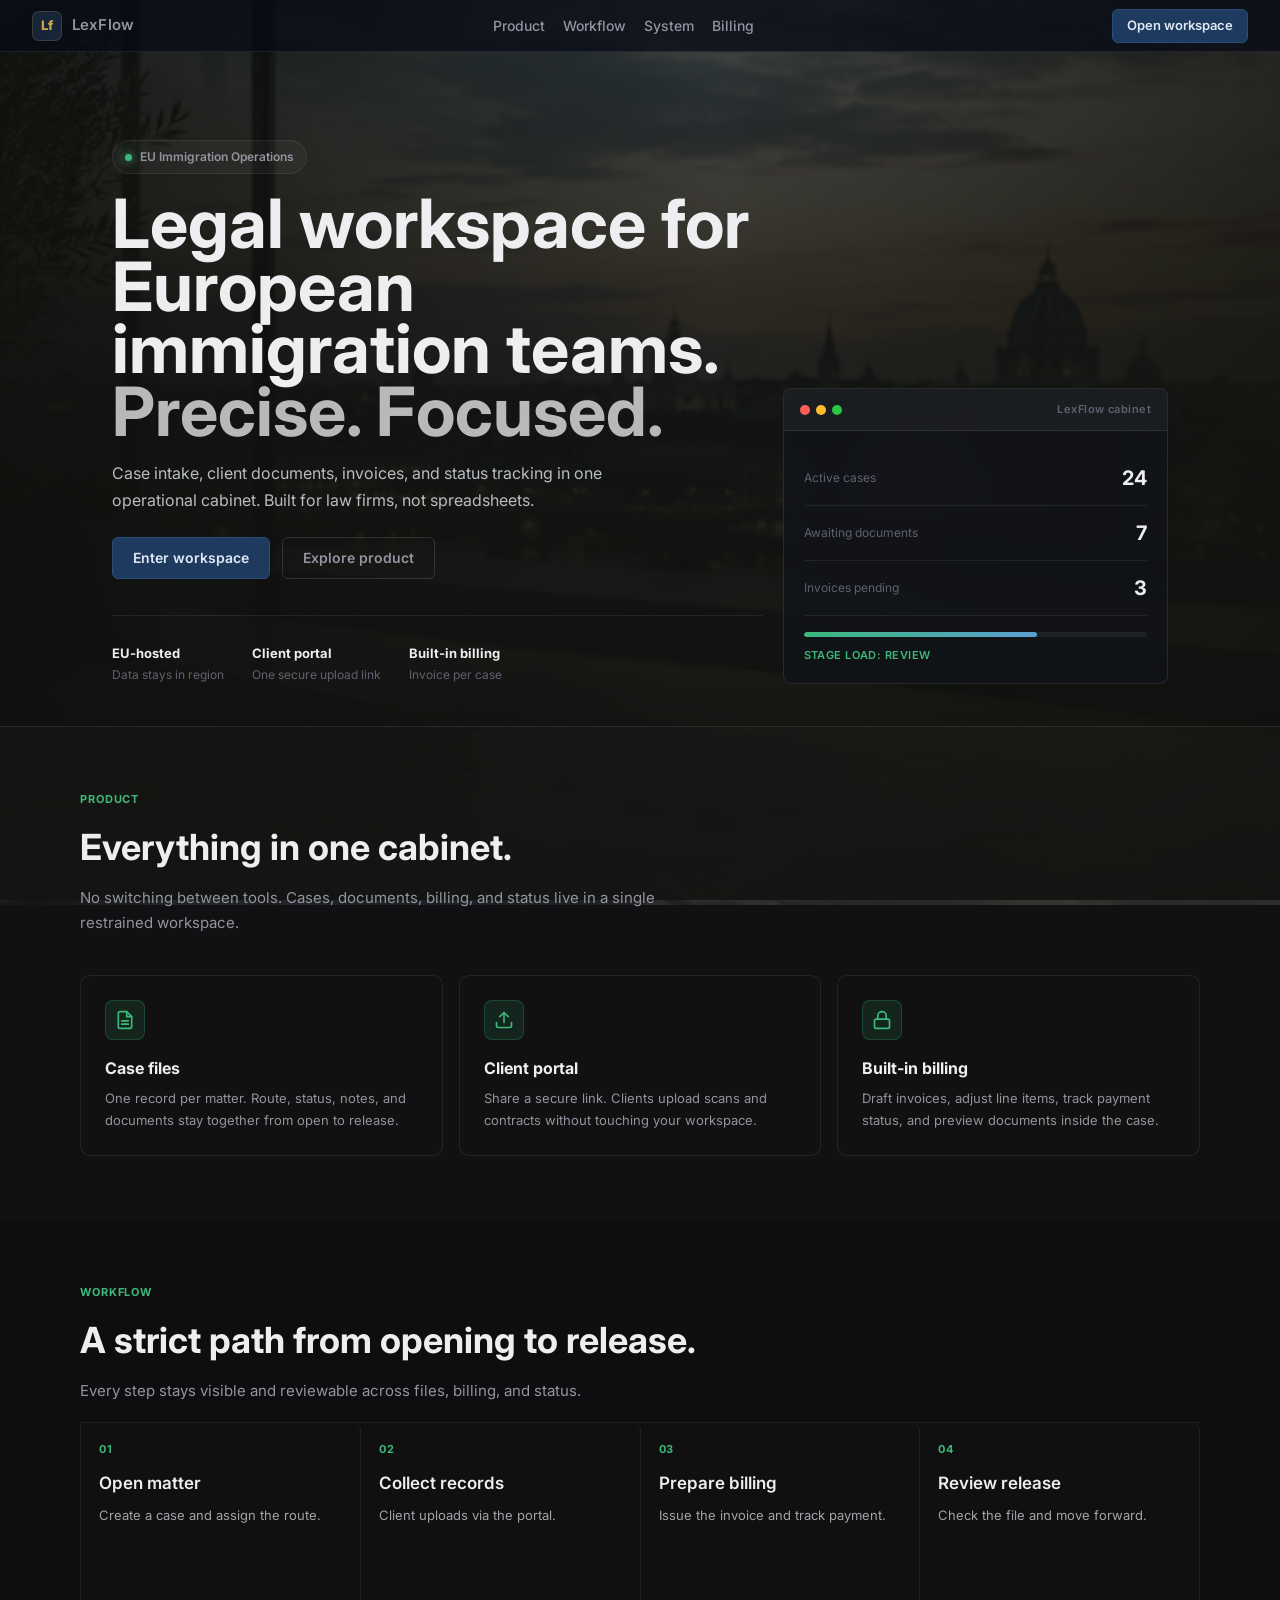
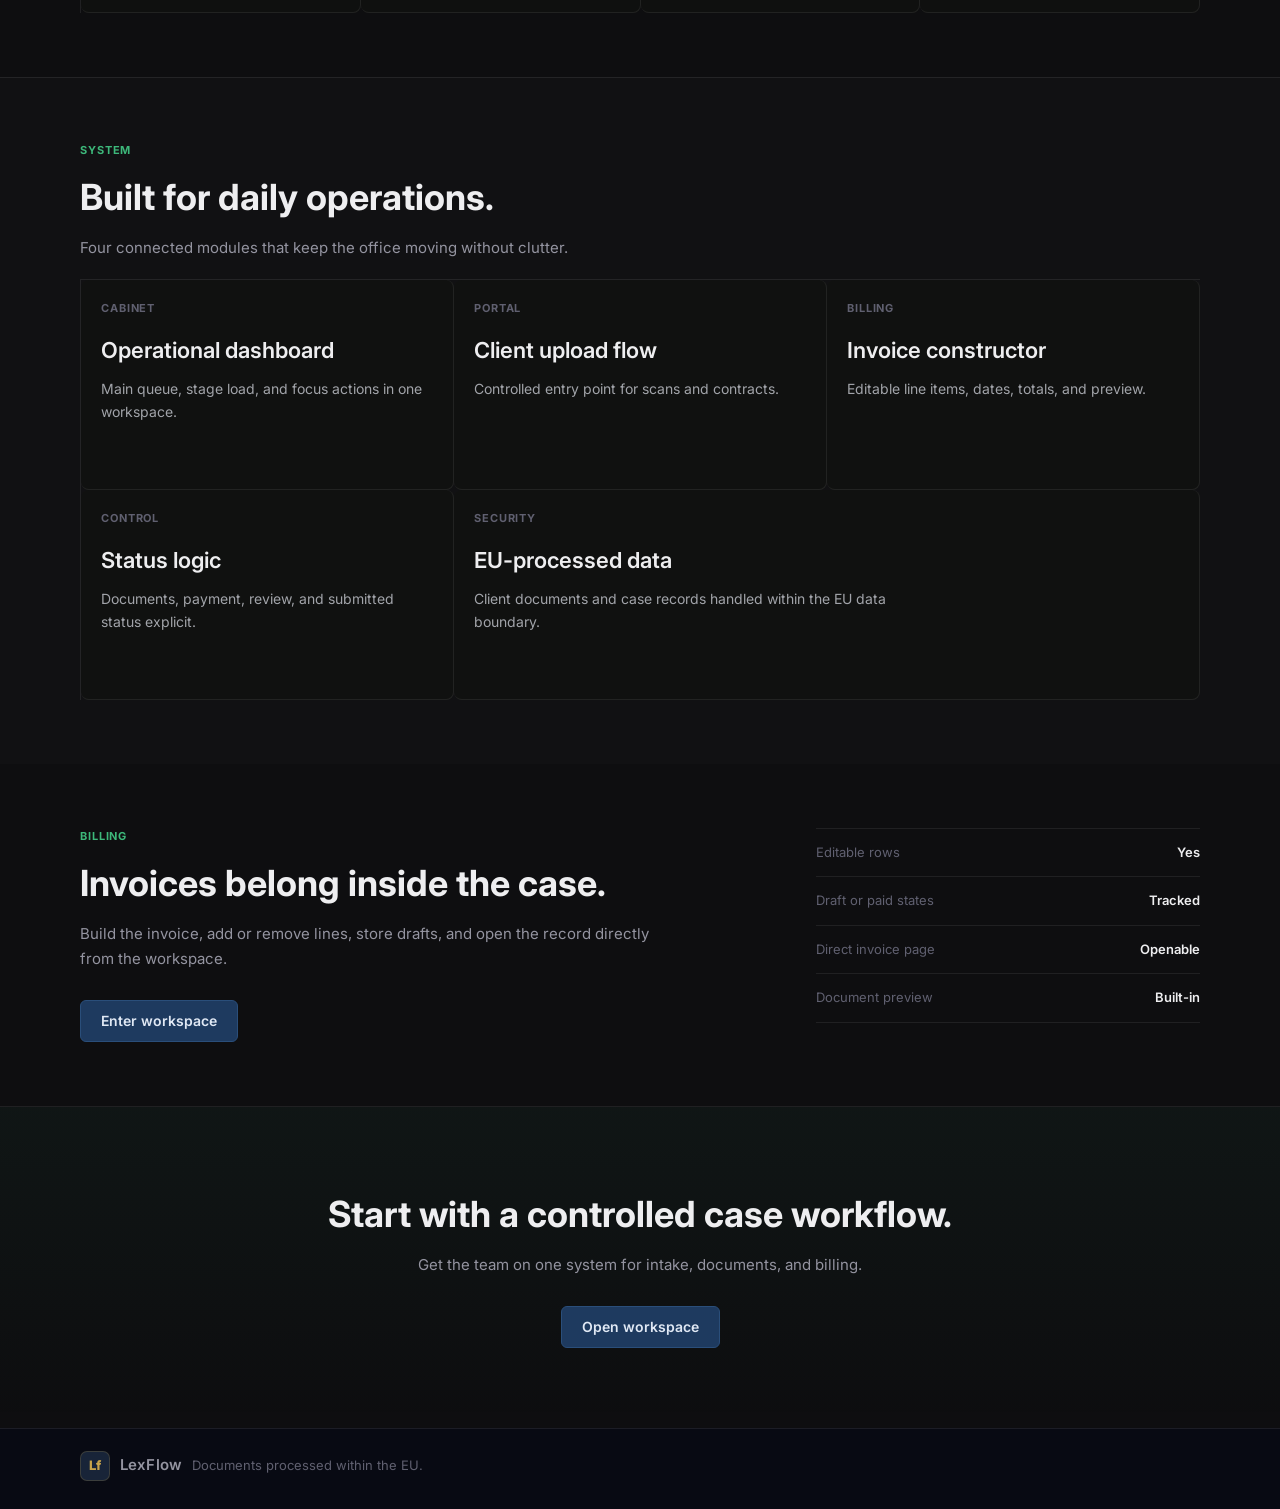
==== frontend/index.html @ b3d282fc "feat: add case priority lanes and auto escalation" ====
<!doctype html>
<html lang="en">
<head>
  <meta charset="UTF-8" />
  <meta name="viewport" content="width=device-width, initial-scale=1.0" />
  <title>LexFlow — EU Immigration Legal Operations</title>
  <meta name="description" content="Operational workspace for European immigration law teams, client files, and invoices." />
  <link rel="preconnect" href="https://fonts.googleapis.com" />
  <link rel="preconnect" href="https://fonts.gstatic.com" crossorigin />
  <link href="https://fonts.googleapis.com/css2?family=Inter:wght@300;400;500;600;700;800&display=swap" rel="stylesheet" />
  <link rel="stylesheet" href="./styles.css?v=14" />
</head>
<body class="landing" data-api-base="https://lexflow-backend-y6m3.onrender.com">

  <header class="topbar">
    <div class="brand">
      <span class="brand-mark">Lf</span>
      <span class="brand-name">LexFlow</span>
    </div>
    <nav class="topnav">
      <a href="#product">Product</a>
      <a href="#workflow">Workflow</a>
      <a href="#system">System</a>
      <a href="#billing">Billing</a>
    </nav>
    <div class="topbar-cta">
      <a href="login.html?switch=1" class="btn btn-primary" id="landing-auth-btn">Open workspace</a>
    </div>
  </header>

  <main>
    <section class="hero-section">
      <div class="hero-grid">
        <div class="hero-copy">
          <div class="hero-badge">
            <span class="hero-badge-dot"></span>
            EU Immigration Operations
          </div>
          <h1 class="hero-title">Legal workspace for European immigration teams.<em>Precise. Focused.</em></h1>
          <p class="hero-sub">Case intake, client documents, invoices, and status tracking in one operational cabinet. Built for law firms, not spreadsheets.</p>
          <div class="hero-actions">
            <a href="login.html?switch=1" class="btn btn-primary btn-lg" id="landing-hero-auth-btn">Enter workspace</a>
            <a href="#product" class="btn btn-outline btn-lg">Explore product</a>
          </div>
          <div class="hero-trust">
            <div class="hero-trust-item"><strong>EU-hosted</strong><span>Data stays in region</span></div>
            <div class="hero-trust-item"><strong>Client portal</strong><span>One secure upload link</span></div>
            <div class="hero-trust-item"><strong>Built-in billing</strong><span>Invoice per case</span></div>
          </div>
        </div>
        <div class="hero-panel">
          <div class="hero-panel-bar">
            <span></span><span></span><span></span>
            <span class="hero-panel-title">LexFlow cabinet</span>
          </div>
          <div class="hero-panel-body">
            <div class="hero-panel-row">
              <span class="hero-panel-label">Active cases</span>
              <strong>24</strong>
            </div>
            <div class="hero-panel-row">
              <span class="hero-panel-label">Awaiting documents</span>
              <strong>7</strong>
            </div>
            <div class="hero-panel-row">
              <span class="hero-panel-label">Invoices pending</span>
              <strong>3</strong>
            </div>
            <div class="hero-panel-bar-track">
              <span style="width:68%;"></span>
            </div>
            <div class="hero-panel-footer">Stage load: review</div>
          </div>
        </div>
      </div>
    </section>

    <section class="section section-band" id="product">
      <div class="section-inner">
        <div class="section-heading">
          <div>
            <div class="section-eyebrow">Product</div>
            <h2 class="section-title">Everything in one cabinet.</h2>
            <p class="section-desc">No switching between tools. Cases, documents, billing, and status live in a single restrained workspace.</p>
          </div>
        </div>
        <div class="features-grid">
          <article class="feature-card">
            <div class="feature-icon">
              <svg width="20" height="20" viewBox="0 0 24 24" fill="none" stroke="currentColor" stroke-width="2" stroke-linecap="round" stroke-linejoin="round"><path d="M14 2H6a2 2 0 00-2 2v16a2 2 0 002 2h12a2 2 0 002-2V8z"/><polyline points="14 2 14 8 20 8"/><line x1="16" y1="13" x2="8" y2="13"/><line x1="16" y1="17" x2="8" y2="17"/></svg>
            </div>
            <h3>Case files</h3>
            <p>One record per matter. Route, status, notes, and documents stay together from open to release.</p>
          </article>
          <article class="feature-card">
            <div class="feature-icon">
              <svg width="20" height="20" viewBox="0 0 24 24" fill="none" stroke="currentColor" stroke-width="2" stroke-linecap="round" stroke-linejoin="round"><path d="M21 15v4a2 2 0 01-2 2H5a2 2 0 01-2-2v-4"/><polyline points="17 8 12 3 7 8"/><line x1="12" y1="3" x2="12" y2="15"/></svg>
            </div>
            <h3>Client portal</h3>
            <p>Share a secure link. Clients upload scans and contracts without touching your workspace.</p>
          </article>
          <article class="feature-card">
            <div class="feature-icon">
              <svg width="20" height="20" viewBox="0 0 24 24" fill="none" stroke="currentColor" stroke-width="2" stroke-linecap="round" stroke-linejoin="round"><rect x="3" y="11" width="18" height="11" rx="2"/><path d="M7 11V7a5 5 0 0110 0v4"/></svg>
            </div>
            <h3>Built-in billing</h3>
            <p>Draft invoices, adjust line items, track payment status, and preview documents inside the case.</p>
          </article>
        </div>
      </div>
    </section>

    <section class="section" id="workflow">
      <div class="section-inner">
        <div class="section-heading">
          <div>
            <div class="section-eyebrow">Workflow</div>
            <h2 class="section-title">A strict path from opening to release.</h2>
            <p class="section-desc">Every step stays visible and reviewable across files, billing, and status.</p>
          </div>
        </div>
        <div class="workflow-strip">
          <div class="workflow-step"><div class="workflow-num">01</div><h3>Open matter</h3><p>Create a case and assign the route.</p></div>
          <div class="workflow-step"><div class="workflow-num">02</div><h3>Collect records</h3><p>Client uploads via the portal.</p></div>
          <div class="workflow-step"><div class="workflow-num">03</div><h3>Prepare billing</h3><p>Issue the invoice and track payment.</p></div>
          <div class="workflow-step"><div class="workflow-num">04</div><h3>Review release</h3><p>Check the file and move forward.</p></div>
        </div>
      </div>
    </section>

    <section class="section section-band" id="system">
      <div class="section-inner">
        <div class="section-heading">
          <div>
            <div class="section-eyebrow">System</div>
            <h2 class="section-title">Built for daily operations.</h2>
            <p class="section-desc">Four connected modules that keep the office moving without clutter.</p>
          </div>
        </div>
        <div class="system-grid">
          <article class="system-card"><div class="system-label">Cabinet</div><h3>Operational dashboard</h3><p>Main queue, stage load, and focus actions in one workspace.</p></article>
          <article class="system-card"><div class="system-label">Portal</div><h3>Client upload flow</h3><p>Controlled entry point for scans and contracts.</p></article>
          <article class="system-card"><div class="system-label">Billing</div><h3>Invoice constructor</h3><p>Editable line items, dates, totals, and preview.</p></article>
          <article class="system-card"><div class="system-label">Control</div><h3>Status logic</h3><p>Documents, payment, review, and submitted status explicit.</p></article>
          <article class="system-card system-card-wide"><div class="system-label">Security</div><h3>EU-processed data</h3><p>Client documents and case records handled within the EU data boundary.</p></article>
        </div>
      </div>
    </section>

    <section class="section" id="billing">
      <div class="section-inner">
        <div class="billing-band">
          <div>
            <div class="section-eyebrow">Billing</div>
            <h2 class="section-title">Invoices belong inside the case.</h2>
            <p class="section-desc">Build the invoice, add or remove lines, store drafts, and open the record directly from the workspace.</p>
            <a href="login.html?switch=1" class="btn btn-primary btn-lg" style="margin-top:28px;display:inline-flex;">Enter workspace</a>
          </div>
          <div class="billing-aside">
            <div class="billing-metric"><span>Editable rows</span><strong>Yes</strong></div>
            <div class="billing-metric"><span>Draft or paid states</span><strong>Tracked</strong></div>
            <div class="billing-metric"><span>Direct invoice page</span><strong>Openable</strong></div>
            <div class="billing-metric"><span>Document preview</span><strong>Built-in</strong></div>
          </div>
        </div>
      </div>
    </section>

    <section class="cta-band">
      <div class="section-inner" style="text-align:center;">
        <h2 class="section-title">Start with a controlled case workflow.</h2>
        <p class="section-desc" style="max-width:480px;margin:12px auto 28px;">Get the team on one system for intake, documents, and billing.</p>
        <a href="login.html?switch=1" class="btn btn-primary btn-lg">Open workspace</a>
      </div>
    </section>

    <footer class="footer">
      <div class="footer-inner">
        <div class="brand">
          <span class="brand-mark">Lf</span>
          <span class="brand-name">LexFlow</span>
        </div>
        <span>Documents processed within the EU.</span>
      </div>
    </footer>
  </main>

  <script src="./app.js?v=13"></script>
  <script>
    document.addEventListener('DOMContentLoaded', async () => {
      const user = await syncSessionFromSupabase();
      const targets = [
        document.getElementById('landing-auth-btn'),
        document.getElementById('landing-hero-auth-btn'),
      ].filter(Boolean);
      if (user) {
        targets.forEach((button) => {
          button.href = 'dashboard.html';
          button.textContent = 'Run workspace';
        });
      } else {
        targets.forEach((button) => {
          button.href = 'login.html?switch=1';
        });
      }
    });
  </script>
</body>
</html>
---- frontend/styles.css ----
/* LexFlow UI */

:root {
  --font: "Inter", -apple-system, BlinkMacSystemFont, "Segoe UI", sans-serif;
  --font-display: "Inter", -apple-system, BlinkMacSystemFont, "Segoe UI", sans-serif;
  --font-mono: "JetBrains Mono", "Fira Code", monospace;

  /* ── Surfaces: warm-neutral dark, consistent undertone ── */
  --bg:        #0e0e10;
  --surface:   #161618;
  --surface-2: #1e1e21;
  --surface-3: #262629;
  --surface-4: rgba(255, 255, 255, 0.03);
  --border:    rgba(255, 255, 255, 0.07);
  --border-2:  rgba(255, 255, 255, 0.13);

  /* ── Text: warm white family ── */
  --text:   #eeeef0;   /* warm off-white, not cold */
  --text-2: #9494a0;   /* same hue, -40% lightness */
  --muted:  #606070;   /* same hue, -55% lightness */
  --dim:    #383844;   /* same hue, border level */

  /* ── Navy: deep professional blue for buttons ── */
  --indigo:       #23527a;
  --indigo-hover: #1c4265;
  --indigo-soft:  rgba(35, 82, 122, 0.14);

  /* ── Gold: anchor accent — all others calibrated to match ── */
  --gold:         #c8a44a;   /* warm amber, ~60% sat */
  --gold-hover:   #b5923e;
  --gold-soft:    rgba(200, 164, 74, 0.09);

  /* ── Status colours: same saturation family as gold ── */
  --accent:       #3db87a;   /* sage green, not acid */
  --accent-hover: #2fa066;
  --accent-soft:  rgba(61, 184, 122, 0.09);

  --blue:         #5a9fd4;   /* steel blue, same sat as gold */
  --blue-bg:      rgba(90, 159, 212, 0.09);
  --green:        #3db87a;
  --green-bg:     rgba(61, 184, 122, 0.09);
  --yellow:       #c8a44a;   /* == gold, no second yellow */
  --yellow-bg:    rgba(200, 164, 74, 0.09);
  --red:          #c4645a;   /* muted terracotta, not neon */
  --red-bg:       rgba(196, 100, 90, 0.09);
  --navy:         #b8c8de;   /* cool-neutral for misc text */
  --navy-light:   rgba(255, 255, 255, 0.03);

  --radius:    8px;
  --radius-sm: 6px;
  --shadow:    0 1px 4px rgba(0,0,0,0.5);
  --shadow-lg: 0 8px 40px rgba(0,0,0,0.55);

  --sidebar-w: 232px;
  --topbar-h:  52px;
}

*, *::before, *::after { box-sizing: border-box; margin: 0; padding: 0; }
html { height: 100%; }
body {
  font-family: var(--font);
  font-size: 14px;
  line-height: 1.5;
  color: var(--text);
  background: var(--bg);
  min-height: 100%;
  -webkit-font-smoothing: antialiased;
  -moz-osx-font-smoothing: grayscale;
  font-feature-settings: "kern" 1, "liga" 1;
}
a { color: inherit; text-decoration: none; }
button { font-family: inherit; cursor: pointer; }

.topbar {
  position: fixed;
  top: 0;
  left: 0;
  right: 0;
  height: var(--topbar-h);
  background: #0d0d0f;
  border-bottom: 1px solid var(--border);
  display: flex;
  align-items: center;
  justify-content: space-between;
  padding: 0 32px;
  z-index: 50;
}

.brand {
  display: flex;
  align-items: center;
  gap: 10px;
}

.brand-mark {
  width: 30px;
  height: 30px;
  background: #182438;   /* same blue family as --indigo */
  border: 1px solid rgba(200,164,74,0.20);
  color: #c8a44a;
  border-radius: 7px;
  display: flex;
  align-items: center;
  justify-content: center;
  font-weight: 800;
  font-size: 13px;
  letter-spacing: -0.02em;
  flex-shrink: 0;
}

.brand-name {
  font-family: var(--font-display);
  font-size: 15px;
  font-weight: 600;
  color: var(--text);
  letter-spacing: 0.01em;
}

.topnav {
  display: flex;
  gap: 18px;
  font-weight: 500;
  color: var(--text-2);
}

.topnav a:hover { color: var(--text); }
.topbar-cta { display: flex; align-items: center; gap: 12px; }

.btn {
  display: inline-flex;
  align-items: center;
  justify-content: center;
  gap: 6px;
  height: 34px;
  padding: 0 14px;
  border-radius: var(--radius-sm);
  font-weight: 500;
  font-size: 13px;
  transition: background 150ms, border-color 150ms, opacity 150ms;
  border: 1px solid transparent;
  white-space: nowrap;
  cursor: pointer;
  font-family: var(--font);
}

.btn-primary {
  background: #1e3a5f;
  color: #e0e8f4;
  border-color: #2a4e7a;
  font-weight: 600;
}

.btn-primary:hover {
  background: #264d7a;
  border-color: #3060a0;
  color: #fff;
}

.btn-outline {
  background: transparent;
  color: var(--text-2);
  border-color: var(--border-2);
}

.btn-outline:hover {
  background: var(--surface-2);
  color: var(--text);
  border-color: var(--border-2);
}

.btn-ghost {
  background: transparent;
  color: var(--muted);
  border-color: transparent;
}

.btn-ghost:hover { background: var(--surface-2); color: var(--text); }
.btn-lg { height: 42px; padding: 0 20px; font-size: 14px; font-weight: 600; }
.btn-sm { height: 30px; padding: 0 10px; font-size: 12px; }

body.landing {
  position: relative;
  min-height: 100vh;
  padding-top: var(--topbar-h);
  background: #0e0e10;   /* matches --bg exactly */
  color: var(--text);
}

body.landing::before {
  content: "";
  position: fixed;
  inset: 0;
  z-index: -2;
  background:
    linear-gradient(180deg, rgba(17, 18, 15, 0.18) 0%, rgba(17, 18, 15, 0.74) 100%),
    url("./assets/eu-hero-bg.png") center center / cover no-repeat;
  transform: scale(1.01);
}

body.landing::after {
  content: "";
  position: fixed;
  inset: 0;
  z-index: -1;
  background:
    linear-gradient(180deg, rgba(17, 18, 15, 0.48) 0%, rgba(17, 18, 15, 0.78) 46%, rgba(17, 18, 15, 0.94) 100%),
    linear-gradient(90deg, rgba(17, 18, 15, 0.84) 0%, rgba(17, 18, 15, 0.28) 56%, rgba(17, 18, 15, 0.74) 100%);
}

body.landing .topbar {
  background: rgba(7, 11, 21, 0.72);
  border-bottom: 1px solid rgba(255, 255, 255, 0.08);
}

body.landing .brand-name,
body.landing .topnav a { color: var(--text-2); }

body.landing .topnav a:hover { color: var(--text); }

.hero-section {
  position: relative;
  max-width: 1120px;
  margin: 0 auto;
  padding: 88px 32px 42px;
}

.hero-grid {
  display: grid;
  grid-template-columns: minmax(0, 1.35fr) minmax(300px, 0.8fr);
  gap: 20px;
  align-items: end;
}

.hero-copy {
  min-width: 0;
}

.hero-badge {
  display: inline-flex;
  align-items: center;
  gap: 8px;
  padding: 7px 12px;
  background: rgba(255, 255, 255, 0.04);
  color: var(--text-2);
  border: 1px solid var(--border);
  border-radius: 999px;
  font-size: 12px;
  font-weight: 600;
  margin-bottom: 18px;
}

.hero-title {
  max-width: 760px;
  font-family: var(--font-display);
  font-size: 68px;
  font-weight: 700;
  line-height: 0.92;
  letter-spacing: 0;
  color: var(--text);
  margin-bottom: 18px;
}

.hero-title em {
  font-style: normal;
  color: rgba(255, 255, 255, 0.7);
  display: block;
}

.hero-sub {
  font-size: 16px;
  color: rgba(231, 235, 243, 0.78);
  max-width: 560px;
  margin: 0 0 24px;
  line-height: 1.65;
}

.hero-actions {
  display: flex;
  gap: 12px;
  justify-content: flex-start;
}

.hero-badge-dot {
  width: 7px;
  height: 7px;
  border-radius: 50%;
  background: var(--accent);
  box-shadow: 0 0 8px var(--accent);
  flex-shrink: 0;
}

.hero-trust {
  display: flex;
  flex-wrap: wrap;
  gap: 28px;
  margin-top: 36px;
  padding-top: 28px;
  border-top: 1px solid rgba(255,255,255,0.08);
}

.hero-trust-item {
  display: flex;
  flex-direction: column;
  gap: 3px;
}

.hero-trust-item strong {
  font-size: 13px;
  font-weight: 700;
  color: var(--text);
}

.hero-trust-item span {
  font-size: 12px;
  color: var(--muted);
}

.hero-panel {
  background: rgba(16, 20, 28, 0.58);
  border: 1px solid rgba(255, 255, 255, 0.10);
  border-radius: 12px;
  overflow: hidden;
  backdrop-filter: blur(22px);
  box-shadow: 0 24px 64px rgba(0,0,0,0.32);
}

.hero-panel-bar {
  display: flex;
  align-items: center;
  gap: 6px;
  padding: 12px 16px;
  background: rgba(255,255,255,0.04);
  border-bottom: 1px solid rgba(255,255,255,0.08);
}

.hero-panel-bar span:nth-child(1) { width:10px;height:10px;border-radius:50%;background:#ff5f57;flex-shrink:0; }
.hero-panel-bar span:nth-child(2) { width:10px;height:10px;border-radius:50%;background:#ffbd2e;flex-shrink:0; }
.hero-panel-bar span:nth-child(3) { width:10px;height:10px;border-radius:50%;background:#28c840;flex-shrink:0; }

.hero-panel-title {
  margin-left: auto;
  font-size: 11px;
  font-weight: 600;
  color: var(--muted);
  letter-spacing: 0.04em;
}

.hero-panel-body {
  padding: 20px;
}

.hero-panel-row {
  display: flex;
  align-items: center;
  justify-content: space-between;
  gap: 16px;
  padding: 12px 0;
  border-bottom: 1px solid rgba(255,255,255,0.07);
}

.hero-panel-row:last-of-type {
  border-bottom: none;
}

.hero-panel-label {
  color: var(--muted);
  font-size: 12px;
}

.hero-panel-row strong {
  color: var(--text);
  font-size: 20px;
  font-weight: 700;
}

.hero-panel-bar-track {
  height: 5px;
  border-radius: 999px;
  background: rgba(255,255,255,0.06);
  margin: 16px 0 10px;
  overflow: hidden;
}

.hero-panel-bar-track span {
  display: block;
  height: 100%;
  border-radius: 999px;
  background: linear-gradient(90deg, var(--accent) 0%, var(--blue) 100%);
}

.hero-panel-footer {
  font-size: 11px;
  font-weight: 600;
  color: var(--accent);
  letter-spacing: 0.04em;
  text-transform: uppercase;
}

.hero-metrics,
.hero-metric-item,
.hero-metric-num,
.hero-metric-label,
.hero-metric-sep {
  display: none;
}

.section { padding: 64px 32px; }
.section-inner { max-width: 1120px; margin: 0 auto; }

.section-eyebrow {
  color: var(--accent);
  text-transform: uppercase;
  letter-spacing: 0.08em;
  font-size: 11px;
  font-weight: 700;
  margin-bottom: 12px;
  display: block;
}

.section-title {
  font-family: var(--font-display);
  font-size: 36px;
  font-weight: 700;
  letter-spacing: -0.01em;
  margin-bottom: 12px;
  color: var(--text);
}

.section-desc {
  color: var(--text-2);
  max-width: 580px;
  margin: 0;
  font-size: 15px;
  line-height: 1.65;
}

.features-grid {
  display: grid;
  grid-template-columns: repeat(3, 1fr);
  gap: 16px;
  margin-top: 40px;
}

.feature-card {
  background: rgba(17, 18, 16, 0.62);
  border: 1px solid rgba(255,255,255,0.08);
  border-radius: 10px;
  padding: 24px;
  transition: border-color 150ms ease, background 150ms ease;
}

.feature-card:hover {
  border-color: rgba(255,255,255,0.14);
  background: rgba(22,24,20,0.78);
}

.feature-icon {
  width: 40px;
  height: 40px;
  border-radius: 8px;
  background: rgba(70,224,161,0.10);
  border: 1px solid rgba(70,224,161,0.18);
  display: flex;
  align-items: center;
  justify-content: center;
  color: var(--accent);
  margin-bottom: 16px;
}

.feature-card h3 {
  font-size: 16px;
  font-weight: 700;
  color: var(--text);
  margin-bottom: 8px;
}

.feature-card p {
  font-size: 13px;
  color: var(--text-2);
  line-height: 1.65;
}

.cta-band {
  padding: 80px 32px;
  border-top: 1px solid rgba(255,255,255,0.08);
  background: linear-gradient(180deg, rgba(70,224,161,0.04) 0%, transparent 100%);
}

.workflow-num {
  font-size: 11px;
  font-weight: 700;
  letter-spacing: 0.08em;
  color: var(--accent);
  text-transform: uppercase;
  margin-bottom: 14px;
  display: block;
}

.workflow-step h3 {
  font-size: 17px;
  font-weight: 600;
  color: var(--text);
  margin-bottom: 8px;
}

.workflow-step p {
  font-size: 13px;
  line-height: 1.6;
  color: var(--text-2);
}

.section-band {
  border-top: 1px solid rgba(255, 255, 255, 0.08);
  background: rgba(255,255,255,0.015);
}

.section-heading {
  display: grid;
  grid-template-columns: minmax(0, 1fr) minmax(280px, 0.7fr);
  gap: 24px;
  align-items: start;
  margin-bottom: 18px;
}

.workflow-strip {
  display: grid;
  grid-template-columns: repeat(4, 1fr);
  gap: 0;
  border-top: 1px solid rgba(255, 255, 255, 0.08);
  border-left: 1px solid rgba(255, 255, 255, 0.08);
}

.workflow-step {
  min-height: 190px;
  padding: 18px 18px 22px;
  background: rgba(15, 20, 29, 0.36);
  border-right: 1px solid rgba(255, 255, 255, 0.08);
  border-bottom: 1px solid rgba(255, 255, 255, 0.08);
}

.workflow-step span {
  display: inline-block;
  margin-bottom: 14px;
  color: var(--muted);
  font-size: 11px;
  font-weight: 700;
  letter-spacing: 0.08em;
}

.workflow-step strong {
  display: block;
  font-size: 18px;
  font-weight: 600;
  letter-spacing: 0;
  color: var(--text);
  margin-bottom: 10px;
}

.workflow-step p {
  font-size: 13px;
  color: rgba(231, 235, 243, 0.68);
  line-height: 1.6;
}

.system-grid {
  display: grid;
  grid-template-columns: repeat(3, 1fr);
  gap: 0;
  border-top: 1px solid rgba(255, 255, 255, 0.08);
  border-left: 1px solid rgba(255, 255, 255, 0.08);
}

.system-card {
  min-height: 210px;
  padding: 20px;
  background: rgba(15, 20, 29, 0.28);
  border-right: 1px solid rgba(255, 255, 255, 0.08);
  border-bottom: 1px solid rgba(255, 255, 255, 0.08);
}

.system-card-wide {
  grid-column: span 2;
}

.system-label {
  color: var(--muted);
  text-transform: uppercase;
  letter-spacing: 0.08em;
  font-size: 11px;
  font-weight: 700;
  margin-bottom: 18px;
}

.system-card h3 {
  font-size: 22px;
  font-weight: 600;
  letter-spacing: 0;
  margin-bottom: 10px;
}

.system-card p {
  max-width: 420px;
  color: rgba(231, 235, 243, 0.68);
  font-size: 14px;
  line-height: 1.65;
}

.billing-band {
  display: grid;
  grid-template-columns: minmax(0, 1.3fr) minmax(250px, 0.7fr);
  gap: 24px;
  align-items: start;
}

.billing-aside {
  border-top: 1px solid rgba(255, 255, 255, 0.08);
}

.billing-metric {
  display: flex;
  align-items: center;
  justify-content: space-between;
  gap: 14px;
  padding: 14px 0;
  border-bottom: 1px solid rgba(255, 255, 255, 0.08);
}

.billing-metric span {
  color: var(--muted);
  font-size: 13px;
}

.billing-metric strong {
  color: var(--text);
  font-size: 13px;
  font-weight: 600;
}

body.landing .footer {
  border-top: 1px solid rgba(255, 255, 255, 0.08);
  padding: 22px 32px 28px;
  background: rgba(7, 11, 21, 0.72);
}

body.landing .footer-inner {
  max-width: 1120px;
  margin: 0 auto;
  display: flex;
  align-items: center;
  gap: 10px;
  color: var(--muted);
  font-size: 13px;
}

body.dashboard {
  background: var(--bg);
  display: flex;
  min-height: 100vh;
  position: relative;
}

body.dashboard::before {
  content: "";
  position: fixed;
  inset: 0;
  z-index: 0;
  background:
    linear-gradient(180deg, rgba(14,14,16,0.91) 0%, rgba(14,14,16,0.88) 100%),
    url("./assets/dashboard-bg.png") center center / cover no-repeat;
  pointer-events: none;
}

body.dashboard .dashboard-main {
  position: relative;
  z-index: 1;
}

.sidebar {
  width: var(--sidebar-w);
  flex-shrink: 0;
  background: #0b0b0d;
  border-right: 1px solid rgba(255,255,255,0.06);
  display: flex;
  flex-direction: column;
  height: 100vh;
  position: fixed;
  left: 0;
  top: 0;
  bottom: 0;
  z-index: 40;
  overflow-y: auto;
  scrollbar-width: none;
}
.sidebar::-webkit-scrollbar { display: none; }

.sidebar-brand {
  display: flex;
  align-items: center;
  gap: 10px;
  padding: 0 18px;
  height: var(--topbar-h);
  border-bottom: 1px solid var(--border);
  text-decoration: none;
  flex-shrink: 0;
}

.sidebar-nav {
  flex: 1;
  padding: 8px 10px;
  display: flex;
  flex-direction: column;
  gap: 2px;
}

.nav-section-label {
  font-size: 10px;
  font-weight: 600;
  letter-spacing: 0.09em;
  text-transform: uppercase;
  color: #48484e;        /* one step above --dim, same hue */
  padding: 16px 10px 6px;
}

.nav-item {
  display: flex;
  align-items: center;
  gap: 10px;
  padding: 0 10px;
  height: 34px;
  min-height: 34px;
  border-radius: var(--radius-sm);
  color: #7a7a88;
  font-size: 13px;
  font-weight: 400;
  line-height: 1;
  transition: background 120ms ease, color 120ms ease;
  position: relative;
  cursor: pointer;
  white-space: nowrap;
  overflow: hidden;
  text-overflow: ellipsis;
}

.nav-item:hover {
  background: rgba(255,255,255,0.04);
  color: #b8b8c4;        /* mid-point, same hue family */
}

.nav-item.active {
  background: rgba(200,164,74,0.07);
  color: #deded8;        /* warm white, slightly tinted */
  font-weight: 500;
}

.nav-item.active::before {
  content: '';
  position: absolute;
  left: 0;
  top: 15%;
  height: 70%;
  width: 2px;
  background: var(--gold);
  border-radius: 0 2px 2px 0;
  box-shadow: 0 0 8px rgba(201,168,76,0.5);
}

.nav-item svg {
  display: block;
  width: 15px;
  height: 15px;
  min-width: 15px;
  min-height: 15px;
  flex-shrink: 0;
  opacity: 0.45;
  transition: opacity 120ms, color 120ms;
  stroke-width: 1.5;
}

.nav-item:hover svg { opacity: 0.75; }
.nav-item.active svg { opacity: 1; color: var(--gold); }

.sidebar-footer {
  padding: 12px;
  border-top: 1px solid var(--border);
  flex-shrink: 0;
}

.sidebar-user {
  display: flex;
  align-items: center;
  gap: 8px;
  padding: 6px;
  border-radius: var(--radius-sm);
  cursor: pointer;
  transition: background 120ms;
}
.sidebar-user:hover { background: var(--surface-2); }

.user-avatar {
  width: 28px;
  height: 28px;
  border-radius: 50%;
  background: rgba(200,164,74,0.09);
  border: 1px solid rgba(200,164,74,0.22);
  color: #c0983e;        /* slightly deeper gold, readable */
  display: flex;
  align-items: center;
  justify-content: center;
  font-size: 11px;
  font-weight: 700;
  flex-shrink: 0;
}

.user-info { flex: 1; min-width: 0; }
.user-name {
  font-size: 12px;
  font-weight: 500;
  white-space: nowrap;
  overflow: hidden;
  text-overflow: ellipsis;
  color: #c4c4cc;        /* warm-neutral, consistent with nav active */
}

.user-role {
  font-size: 11px;
  color: #545460;        /* same hue family as --muted */
  white-space: nowrap;
  overflow: hidden;
  text-overflow: ellipsis;
}

.dashboard-main {
  flex: 1;
  margin-left: var(--sidebar-w);
  min-height: 100vh;
  display: flex;
  flex-direction: column;
  background: transparent;
}

.dashboard-topbar {
  height: var(--topbar-h);
  background: rgba(14,14,16,0.9);
  backdrop-filter: blur(8px);
  -webkit-backdrop-filter: blur(8px);
  border-bottom: 1px solid var(--border);
  display: flex;
  align-items: center;
  justify-content: space-between;
  gap: 12px;
  padding: 0 22px;
  position: sticky;
  top: 0;
  z-index: 30;
}

.topbar-breadcrumb {
  font-size: 13px;
  color: var(--muted);
  display: flex;
  gap: 6px;
  align-items: center;
}
.topbar-breadcrumb strong { color: var(--text); font-weight: 500; }
.topbar-breadcrumb .sep { color: var(--dim); }
.topbar-actions { display: flex; gap: 12px; align-items: center; }

.topbar-date {
  font-size: 12px;
  color: var(--muted);
  font-variant-numeric: tabular-nums;
  letter-spacing: 0.01em;
  border-left: 1px solid var(--border);
  padding-left: 14px;
  margin-left: 2px;
}

.page-content {
  flex: 1;
  padding: 22px 24px;
}

.page-header {
  display: flex;
  align-items: flex-start;
  justify-content: space-between;
  gap: 16px;
  margin-bottom: 18px;
}

.page-title {
  font-size: 18px;
  font-weight: 600;
  color: var(--text);
  letter-spacing: -0.02em;
  line-height: 1.2;
}

.page-subtitle {
  font-size: 12px;
  color: var(--muted);
  margin-top: 3px;
  line-height: 1.4;
}

.card {
  background: var(--surface);
  border: 1px solid var(--border);
  border-radius: var(--radius);
  margin-bottom: 16px;
  overflow: hidden;
}

.card-header {
  padding: 11px 18px;
  border-bottom: 1px solid var(--border);
  display: flex;
  align-items: center;
  justify-content: space-between;
  gap: 12px;
}

.card-title {
  font-size: 11px;
  font-weight: 600;
  color: var(--text-2);
  letter-spacing: 0.06em;
  text-transform: uppercase;
}
.panel-subtitle {
  margin-top: 4px;
  color: var(--muted);
  font-size: 12px;
  letter-spacing: 0;
  text-transform: none;
  font-weight: 400;
}
.card-body { padding: 16px 18px; }

.stats-row {
  display: grid;
  grid-template-columns: repeat(4, 1fr);
  gap: 10px;
  margin-bottom: 18px;
}

.stat-card {
  background: var(--surface);
  border: 1px solid var(--border);
  border-radius: var(--radius);
  padding: 16px 18px;
  transition: border-color 200ms;
  position: relative;
  overflow: hidden;
}

.stat-card:hover {
  border-color: var(--border-2);
}

.stat-label {
  font-size: 10px;
  font-weight: 500;
  color: var(--muted);
  margin-bottom: 6px;
  letter-spacing: 0.07em;
  text-transform: uppercase;
}

.stat-value {
  font-size: 28px;
  font-weight: 700;
  color: var(--text);
  letter-spacing: -0.04em;
  line-height: 1;
  font-feature-settings: "tnum" 1;
}

.stat-card:nth-child(1) { border-top: 2px solid var(--gold); }
.stat-card:nth-child(2) { border-top: 2px solid var(--yellow); }
.stat-card:nth-child(3) { border-top: 2px solid var(--blue); }
.stat-card:nth-child(4) { border-top: 2px solid var(--green); }

.stat-card:nth-child(1) .stat-value { color: #d4b060; }  /* warm gold */
.stat-card:nth-child(2) .stat-value { color: #d4b060; }  /* same warm */
.stat-card:nth-child(3) .stat-value { color: #78b0d8; }  /* steel blue */
.stat-card:nth-child(4) .stat-value { color: #5ebd8e; }  /* sage green */

.stat-icon {
  width: 28px;
  height: 28px;
  border-radius: var(--radius-sm);
  display: flex;
  align-items: center;
  justify-content: center;
  margin-bottom: 10px;
  flex-shrink: 0;
}

.stat-icon-indigo { background: rgba(200,164,74,0.08);  color: #c8a44a; }
.stat-icon-yellow { background: rgba(200,164,74,0.08);  color: #c8a44a; }
.stat-icon-blue   { background: rgba(90,159,212,0.09);  color: #78b0d8; }
.stat-icon-green  { background: rgba(61,184,122,0.09);  color: #5ebd8e; }

.table-row {
  display: grid;
  grid-template-columns: 2fr 1fr 1fr 1fr 120px;
  gap: 12px;
  align-items: center;
  padding: 11px 20px;
  border-bottom: 1px solid var(--border);
  font-size: 13px;
  color: var(--text-2);
}

.table-row:last-child { border-bottom: none; }

.table-row.header {
  color: var(--muted);
  font-size: 11px;
  font-weight: 500;
  text-transform: none;
  letter-spacing: 0;
  background: var(--surface-2);
}

.table-row.clickable { cursor: pointer; }
.table-row.clickable:hover { background: var(--surface-2); }

.case-doc-row {
  grid-template-columns: minmax(0, 1.4fr) 130px 120px 100px;
}

.table-actions {
  display: flex;
  align-items: center;
  justify-content: flex-end;
  gap: 8px;
  flex-wrap: wrap;
}

.badge {
  display: inline-flex;
  align-items: center;
  gap: 5px;
  padding: 3px 8px;
  border-radius: 4px;
  font-size: 11px;
  font-weight: 500;
  border: 1px solid transparent;
  letter-spacing: 0.01em;
}

.badge::before {
  content: "";
  width: 5px;
  height: 5px;
  border-radius: 50%;
  flex-shrink: 0;
}

.badge-blue   { background: rgba(90,159,212,0.09);  color: #7ab2d8; border-color: rgba(90,159,212,0.16); }
.badge-blue::before   { background: #5a9fd4; }
.badge-yellow { background: rgba(200,164,74,0.09);  color: #c8a44a; border-color: rgba(200,164,74,0.16); }
.badge-yellow::before { background: #c8a44a; }
.badge-green  { background: rgba(61,184,122,0.09);  color: #5ebd8e; border-color: rgba(61,184,122,0.16); }
.badge-green::before  { background: #3db87a; }
.badge-red    { background: rgba(196,100,90,0.09);  color: #c97a72; border-color: rgba(196,100,90,0.16); }
.badge-red::before    { background: #c4645a; }
.badge-gray   { background: var(--surface-3); color: var(--text-2); border-color: var(--border); }
.badge-gray::before   { background: var(--dim); }

.dashboard-shell {
  display: grid;
  grid-template-columns: minmax(0, 1.9fr) minmax(280px, 0.9fr);
  gap: 16px;
  align-items: start;
}

.queue-panel,
.stage-panel,
.spotlight-panel {
  overflow: hidden;
}

.queue-table {
  display: flex;
  flex-direction: column;
}

.queue-row {
  display: grid;
  grid-template-columns: minmax(160px, 1.7fr) minmax(110px, 1fr) minmax(120px, 1fr) 80px 56px 88px;
  gap: 10px;
  align-items: center;
  padding: 10px 18px;
  font-size: 12px;
  color: var(--text-2);
  border-top: 1px solid var(--border);
}

.queue-head {
  border-top: none;
  color: var(--muted);
  font-size: 11px;
  font-weight: 500;
  padding-top: 10px;
  padding-bottom: 10px;
  background: var(--surface-2);
  letter-spacing: 0.03em;
  text-transform: uppercase;
}

a.queue-row {
  transition: background 120ms ease;
  cursor: pointer;
  text-decoration: none;
}

a.queue-row:hover {
  background: rgba(201,168,76,0.04);
}

a.queue-row:hover .queue-client strong {
  color: #d4b878;        /* gold family, slightly lighter than --gold */
}

.case-list-row-high {
  box-shadow: inset 3px 0 0 rgba(196, 100, 90, 0.75);
}

.case-list-row-medium {
  box-shadow: inset 3px 0 0 rgba(200, 164, 74, 0.75);
}

.case-list-row-low {
  box-shadow: inset 3px 0 0 rgba(61, 184, 122, 0.75);
}

.queue-client {
  display: flex;
  flex-direction: column;
  gap: 2px;
}

.queue-client strong {
  color: var(--text);
  font-size: 13px;
  font-weight: 600;
}

.queue-client em {
  color: var(--muted);
  font-size: 12px;
  font-style: normal;
}

.dashboard-rail {
  display: flex;
  flex-direction: column;
  gap: 16px;
}

.stage-stack,
.spotlight-list {
  padding: 14px 20px 18px;
}

.stage-stack {
  display: flex;
  flex-direction: column;
  gap: 14px;
}

.stage-row {
  display: flex;
  flex-direction: column;
  gap: 8px;
}

.stage-row-copy {
  display: flex;
  align-items: center;
  justify-content: space-between;
  gap: 12px;
}

.stage-row-copy strong {
  font-size: 13px;
  color: var(--text);
  font-weight: 500;
}

.stage-row-copy span {
  font-size: 12px;
  color: var(--muted);
}

.stage-row-bar {
  height: 4px;
  border-radius: 999px;
  background: var(--surface-3);
  overflow: hidden;
}

.stage-row-bar span {
  display: block;
  height: 100%;
  border-radius: 999px;
  background: var(--gold);
}

.spotlight-list {
  display: flex;
  flex-direction: column;
  gap: 12px;
}

.spotlight-item {
  display: grid;
  grid-template-columns: 52px minmax(0, 1fr);
  gap: 12px;
  align-items: start;
  padding: 12px 0;
  border-top: 1px solid rgba(255, 255, 255, 0.08);
}

.spotlight-item:first-child {
  border-top: none;
  padding-top: 0;
}

.spotlight-value {
  display: flex;
  align-items: center;
  justify-content: center;
  min-height: 44px;
  border-radius: var(--radius-sm);
  background: var(--surface-2);
  border: 1px solid var(--border);
  color: var(--text);
  font-size: 20px;
  font-weight: 700;
  font-feature-settings: "tnum" 1;
  letter-spacing: -0.03em;
}

.spotlight-copy {
  display: flex;
  flex-direction: column;
  gap: 4px;
}

.spotlight-copy strong {
  font-size: 13px;
  color: var(--text);
}

.spotlight-copy span {
  font-size: 12px;
  line-height: 1.5;
  color: var(--muted);
}

.automation-panel {
  margin-bottom: 16px;
}

.automation-list {
  display: grid;
  gap: 0;
}

.automation-item {
  display: flex;
  align-items: center;
  justify-content: space-between;
  gap: 14px;
  padding: 12px 20px;
  border-top: 1px solid var(--border);
}

.automation-item:first-child {
  border-top: 0;
}

.automation-item strong {
  display: block;
  font-size: 13px;
  margin-bottom: 4px;
}

.automation-item span {
  color: var(--muted);
  font-size: 12px;
}

.automation-high {
  box-shadow: inset 3px 0 0 rgba(255, 125, 125, 0.8);
}

.automation-medium {
  box-shadow: inset 3px 0 0 rgba(216, 191, 139, 0.8);
}

.control-center-stack {
  display: flex;
  flex-direction: column;
  gap: 14px;
}

.control-hero {
  display: grid;
  grid-template-columns: repeat(2, minmax(0, 1fr));
  gap: 10px;
}

.control-stat {
  padding: 12px;
  border-radius: 14px;
  border: 1px solid #dbe5f1;
  background: linear-gradient(180deg, #ffffff 0%, #f8fbff 100%);
}

.control-stat-label {
  display: block;
  margin-bottom: 6px;
  font-size: 11px;
  font-weight: 700;
  letter-spacing: 0.08em;
  text-transform: uppercase;
  color: #64748b;
}

.control-stat-value {
  display: block;
  font-size: 14px;
  line-height: 1.5;
  color: #0f172a;
}

.control-pill-row {
  display: flex;
  flex-wrap: wrap;
  gap: 8px;
}

.control-section {
  display: flex;
  flex-direction: column;
  gap: 10px;
}

.control-section-title {
  font-size: 12px;
  font-weight: 700;
  letter-spacing: 0.08em;
  text-transform: uppercase;
  color: var(--muted);
}

.control-checklist,
.control-feed {
  display: flex;
  flex-direction: column;
  gap: 8px;
}

.control-check,
.control-feed-item {
  display: flex;
  align-items: flex-start;
  gap: 10px;
  padding: 12px;
  border-radius: 14px;
  border: 1px solid #dbe5f1;
  background: #ffffff;
}

.control-feed-link {
  text-decoration: none;
  color: inherit;
  transition: border-color 150ms ease, box-shadow 150ms ease, transform 150ms ease;
}

.control-feed-link:hover {
  border-color: #bfdbfe;
  box-shadow: 0 12px 30px rgba(37, 99, 235, 0.08);
  transform: translateY(-1px);
}

.control-check-copy,
.control-feed-copy {
  display: flex;
  min-width: 0;
  flex: 1 1 auto;
  flex-direction: column;
  gap: 4px;
}

.control-check-copy strong,
.control-feed-copy strong {
  font-size: 13px;
  color: #0f172a;
}

.control-check-copy span,
.control-feed-copy span {
  font-size: 12px;
  line-height: 1.55;
  color: #64748b;
}

.control-feed-compact .control-feed-item {
  padding: 10px 12px;
}

.service-row {
  padding: 8px 0;
}

.service-row-main {
  display: grid;
  grid-template-columns: minmax(0, 1fr) 72px 116px 32px;
  gap: 8px;
  align-items: end;
}

.service-field {
  display: flex;
  min-width: 0;
  flex-direction: column;
  gap: 6px;
}

.service-field-label {
  display: none;
  font-size: 10px;
  font-weight: 700;
  letter-spacing: 0.08em;
  text-transform: uppercase;
  color: var(--muted);
}

.service-field-description {
  min-width: 0;
}

.service-remove-btn {
  width: 32px;
  height: 30px;
  border: none;
  border-radius: 10px;
  background: rgba(196, 100, 90, 0.1);
  color: var(--red);
  cursor: pointer;
  display: flex;
  align-items: center;
  justify-content: center;
  font-size: 14px;
  transition: background 150ms ease, transform 150ms ease;
}

.service-remove-btn:hover {
  background: rgba(196, 100, 90, 0.16);
  transform: translateY(-1px);
}

.invoice-table {
  display: grid;
  grid-template-columns: 1.1fr 1fr 120px 120px 100px 100px 120px;
  gap: 12px;
  align-items: center;
  padding: 14px 20px;
}

.invoice-table-head {
  color: var(--muted);
  font-size: 11px;
  text-transform: uppercase;
  letter-spacing: 0.06em;
  font-weight: 700;
  border-bottom: 1px solid rgba(255, 255, 255, 0.08);
}

.invoice-row-link {
  border-top: 1px solid rgba(255, 255, 255, 0.08);
  color: var(--text-2);
  transition: background 120ms ease;
}

.invoice-row-link:hover {
  background: rgba(255, 255, 255, 0.04);
}

.intake-summary-grid {
  display: grid;
  grid-template-columns: repeat(3, minmax(0, 1fr));
  gap: 12px;
  margin-bottom: 16px;
}

.intake-upload-card {
  overflow: hidden;
}

.intake-dropzone {
  min-height: 180px;
  border: 1px dashed rgba(255, 255, 255, 0.14);
  border-radius: 6px;
  background:
    linear-gradient(180deg, rgba(255, 255, 255, 0.02) 0%, rgba(255, 255, 255, 0.01) 100%),
    rgba(9, 13, 21, 0.46);
  display: flex;
  flex-direction: column;
  align-items: center;
  justify-content: center;
  gap: 8px;
  text-align: center;
  padding: 24px;
  transition: border-color 120ms ease, background 120ms ease, transform 120ms ease;
}

.intake-dropzone:hover,
.intake-dropzone.dragover {
  border-color: rgba(70, 224, 161, 0.38);
  background:
    linear-gradient(180deg, rgba(70, 224, 161, 0.06) 0%, rgba(70, 224, 161, 0.02) 100%),
    rgba(9, 13, 21, 0.56);
  transform: translateY(-1px);
}

.intake-tabs .builder-tab {
  display: inline-flex;
  align-items: center;
  justify-content: center;
  gap: 8px;
  white-space: nowrap;
}

.intake-tabs .builder-tab span {
  display: inline-flex;
  align-items: center;
  justify-content: center;
  min-width: 24px;
  height: 20px;
  padding: 0 6px;
  border-radius: 999px;
  background: rgba(255, 255, 255, 0.06);
  color: var(--text-2);
  font-size: 11px;
  font-weight: 700;
}

.intake-tabs .builder-tab.active span {
  background: rgba(255, 255, 255, 0.12);
  color: var(--text);
}

.intake-list-card {
  overflow: hidden;
}

.intake-table {
  display: grid;
  grid-template-columns: minmax(0, 1.4fr) minmax(180px, 1fr) 120px 140px 100px;
  gap: 14px;
  align-items: center;
  padding: 14px 20px;
}

.intake-table-head {
  color: var(--muted);
  font-size: 11px;
  text-transform: uppercase;
  letter-spacing: 0.06em;
  font-weight: 700;
  border-bottom: 1px solid rgba(255, 255, 255, 0.08);
}

.intake-row {
  border-top: 1px solid rgba(255, 255, 255, 0.08);
}

.intake-row:first-child {
  border-top: none;
}

.intake-row strong,
.intake-row a {
  color: var(--text);
}

.intake-row a:hover {
  color: #ffffff;
}

.invoice-workspace {
  display: grid;
  grid-template-columns: minmax(0, 1.2fr) minmax(320px, 0.8fr);
  gap: 16px;
  align-items: start;
}

.builder-tabs {
  display: inline-flex;
  gap: 0;
  border: 1px solid rgba(255, 255, 255, 0.08);
  border-radius: 6px;
  overflow: hidden;
  margin-bottom: 16px;
  background: rgba(10, 14, 22, 0.42);
}

.builder-tab {
  min-width: 120px;
  padding: 10px 14px;
  border: none;
  background: transparent;
  color: var(--muted);
  font-size: 13px;
  font-weight: 600;
}

.builder-tab.active {
  background: rgba(255, 255, 255, 0.08);
  color: var(--text);
}

.builder-section-head {
  display: flex;
  align-items: flex-start;
  justify-content: space-between;
  gap: 16px;
  margin: 10px 0 14px;
}

.line-items-head,
.line-item-row {
  display: grid;
  grid-template-columns: minmax(0, 1.8fr) 90px 120px 120px 70px;
  gap: 10px;
  align-items: center;
}

.line-items-head {
  padding: 0 0 10px;
  color: var(--muted);
  font-size: 11px;
  letter-spacing: 0.06em;
  text-transform: uppercase;
  font-weight: 700;
}

.line-item-row {
  padding: 10px 0;
  border-top: 1px solid rgba(255, 255, 255, 0.08);
}

.line-total {
  color: var(--text);
  font-weight: 600;
  font-size: 13px;
}

.line-remove {
  background: transparent;
  border: none;
  color: var(--muted);
  font-size: 12px;
  padding: 0;
}

.line-remove:hover {
  color: var(--text);
}

.attachment-row {
  display: flex;
  align-items: center;
  justify-content: space-between;
  gap: 14px;
  padding: 12px 0;
  border-top: 1px solid rgba(255, 255, 255, 0.08);
}

.attachment-copy {
  display: flex;
  flex-direction: column;
  gap: 4px;
}

.attachment-copy strong {
  color: var(--text);
  font-size: 13px;
}

.attachment-copy span {
  color: var(--muted);
  font-size: 12px;
}

.attachment-actions {
  display: flex;
  align-items: center;
  gap: 8px;
}

.file-preview-card {
  margin-top: 4px;
  border-top: 1px solid rgba(255, 255, 255, 0.08);
  padding-top: 16px;
}

.file-preview-toolbar {
  display: flex;
  align-items: center;
  justify-content: space-between;
  gap: 12px;
  margin-bottom: 10px;
}

.file-preview-toolbar strong {
  min-width: 0;
  overflow: hidden;
  text-overflow: ellipsis;
  white-space: nowrap;
  font-size: 13px;
  color: var(--text);
}

.file-preview-stage {
  min-height: 520px;
  border: 1px solid rgba(255, 255, 255, 0.08);
  border-radius: 8px;
  overflow: hidden;
  background: rgba(6, 9, 16, 0.72);
}

.file-preview-frame {
  width: 100%;
  height: 520px;
  border: none;
  background: #ffffff;
}

.file-preview-image {
  display: block;
  width: 100%;
  max-height: 520px;
  object-fit: contain;
  background: rgba(6, 9, 16, 0.72);
}

.empty-attachments {
  padding: 16px 20px;
  color: var(--muted);
  font-size: 13px;
  border-top: 1px solid rgba(255, 255, 255, 0.08);
}

.invoice-preview {
  padding: 22px;
}

.invoice-preview-head {
  display: flex;
  align-items: flex-start;
  justify-content: space-between;
  gap: 16px;
  margin-bottom: 20px;
}

.template-logo-preview {
  margin-bottom: 18px;
}

.template-logo-preview img {
  display: block;
  max-width: 180px;
  max-height: 80px;
  object-fit: contain;
}

.invoice-preview-eyebrow {
  color: var(--muted);
  text-transform: uppercase;
  letter-spacing: 0.06em;
  font-size: 11px;
  font-weight: 700;
  margin-bottom: 8px;
}

.invoice-preview h2 {
  font-size: 28px;
  font-weight: 700;
  letter-spacing: 0;
}

.invoice-preview-meta {
  display: grid;
  grid-template-columns: 1fr 1fr;
  gap: 14px;
  margin-bottom: 20px;
}

.invoice-preview-meta div {
  display: flex;
  flex-direction: column;
  gap: 4px;
  padding: 12px 0;
  border-top: 1px solid rgba(255, 255, 255, 0.08);
}

.invoice-preview-meta span,
.invoice-preview-notes span {
  color: var(--muted);
  text-transform: uppercase;
  letter-spacing: 0.06em;
  font-size: 11px;
  font-weight: 700;
}

.invoice-preview-meta strong {
  color: var(--text);
  font-size: 14px;
}

.invoice-preview-lines {
  border-top: 1px solid rgba(255, 255, 255, 0.08);
}

.invoice-preview-line {
  display: grid;
  grid-template-columns: minmax(0, 1.4fr) minmax(0, 1fr) 120px;
  gap: 12px;
  align-items: center;
  padding: 12px 0;
  border-bottom: 1px solid rgba(255, 255, 255, 0.08);
  color: var(--text-2);
  font-size: 13px;
}

.invoice-preview-line strong {
  color: var(--text);
  text-align: right;
}

.invoice-preview-total {
  display: flex;
  align-items: center;
  justify-content: space-between;
  padding: 18px 0 12px;
}

.invoice-preview-vat {
  display: flex;
  align-items: center;
  justify-content: space-between;
  padding-top: 14px;
}

.invoice-preview-vat span {
  color: var(--muted);
  font-size: 12px;
  text-transform: uppercase;
  letter-spacing: 0.06em;
  font-weight: 700;
}

.invoice-preview-vat strong {
  color: var(--text);
  font-size: 14px;
  font-weight: 600;
}

.invoice-preview-total span {
  color: var(--muted);
  font-size: 12px;
  text-transform: uppercase;
  letter-spacing: 0.06em;
  font-weight: 700;
}

.invoice-preview-total strong {
  font-size: 26px;
  font-weight: 700;
  letter-spacing: 0;
}

.invoice-preview-notes {
  padding-top: 12px;
  border-top: 1px solid rgba(255, 255, 255, 0.08);
}

.invoice-preview-notes p {
  margin-top: 10px;
  color: var(--text-2);
  line-height: 1.65;
  font-size: 13px;
}

/* ── A4 Invoice Preview (white paper) ── */
.invoice-preview-card {
  position: sticky;
  top: calc(var(--topbar-h) + 16px);
}

.invoice-a4 {
  background: var(--surface-2);
  border-radius: var(--radius);
  padding: 10px;
  max-height: calc(100vh - 140px);
  overflow-y: auto;
}

.a4-sheet {
  background: #ffffff;
  color: #111111;
  font-family: "Inter", Arial, sans-serif;
  font-size: 12px;
  line-height: 1.55;
  padding: 40px 44px;
  border-radius: 4px;
  box-shadow: 0 2px 16px rgba(0,0,0,0.18);
  min-height: 500px;
}

.a4-header {
  display: flex;
  justify-content: space-between;
  align-items: flex-start;
  margin-bottom: 32px;
  padding-bottom: 20px;
  border-bottom: 2px solid var(--inv-accent, #c8a44a);
}

.a4-header-left { flex: 1; }
.a4-header-right { text-align: right; flex-shrink: 0; }

.a4-parties {
  display: grid;
  grid-template-columns: 1fr 1fr;
  gap: 24px;
  margin-bottom: 28px;
}

.a4-party-label {
  font-size: 9px;
  font-weight: 700;
  letter-spacing: 0.12em;
  text-transform: uppercase;
  color: var(--inv-accent, #c8a44a);
  margin-bottom: 6px;
}

.a4-party-name {
  font-size: 14px;
  font-weight: 700;
  color: #111;
  margin-bottom: 4px;
}

.a4-party-detail {
  font-size: 11px;
  color: #555;
  line-height: 1.5;
}

.a4-table {
  width: 100%;
  border-collapse: collapse;
  margin-bottom: 0;
  font-size: 12px;
}

.a4-table thead tr {
  background: #f5f5f5;
  border-bottom: 1px solid #ddd;
}

.a4-table th {
  padding: 8px 10px;
  font-size: 10px;
  font-weight: 700;
  text-transform: uppercase;
  letter-spacing: 0.06em;
  color: #666;
}

.a4-table td {
  padding: 9px 10px;
  border-bottom: 1px solid #eee;
  color: #222;
  vertical-align: top;
}

.a4-totals {
  margin-top: 0;
  border-top: 1px solid #ddd;
  padding-top: 12px;
  display: flex;
  flex-direction: column;
  align-items: flex-end;
  gap: 4px;
}

.a4-total-row {
  display: flex;
  gap: 48px;
  justify-content: flex-end;
  font-size: 12px;
  color: #444;
}

.a4-total-row span:first-child { min-width: 80px; text-align: right; }

.a4-grand {
  font-size: 15px;
  font-weight: 700;
  color: #111;
  margin-top: 6px;
  padding-top: 8px;
  border-top: 2px solid var(--inv-accent, #c8a44a);
}

.a4-payment {
  margin-top: 24px;
  padding: 14px 16px;
  background: #f9f9f9;
  border-left: 3px solid var(--inv-accent, #c8a44a);
  border-radius: 2px;
}

.a4-payment-label {
  font-size: 9px;
  font-weight: 700;
  letter-spacing: 0.12em;
  text-transform: uppercase;
  color: var(--inv-accent, #c8a44a);
  margin-bottom: 8px;
}

.a4-payment-row {
  display: flex;
  gap: 16px;
  font-size: 12px;
  margin-bottom: 3px;
}

.a4-payment-row span { color: #666; min-width: 40px; }
.a4-payment-row strong { color: #111; font-weight: 600; font-family: monospace; letter-spacing: 0.02em; }

.a4-footer {
  margin-top: 28px;
  padding-top: 16px;
  border-top: 1px solid #eee;
  font-size: 11px;
  color: #666;
  line-height: 1.6;
}

.a4-footer p { margin-bottom: 4px; }

/* ── Canvas WYSIWYG overlay ── */
.a4-canvas {
  position: relative;
  width: 100%;
  user-select: none;
}

.a4-base-layer {
  pointer-events: none;
}

#canvas-overlay {
  position: absolute;
  inset: 0;
  pointer-events: none;
}

.canvas-el {
  position: absolute;
  pointer-events: all;
  cursor: move;
  border: 1.5px solid transparent;
  border-radius: 3px;
  transition: border-color 80ms;
  min-width: 60px;
  min-height: 18px;
  box-sizing: border-box;
}

.canvas-el:hover,
.canvas-el.cvs-selected {
  border-color: rgba(200,164,74,0.55);
}

.canvas-el.cvs-selected {
  box-shadow: 0 0 0 1px rgba(200,164,74,0.3);
}

.canvas-el-inner {
  font-family: "Inter", Arial, sans-serif;
  font-size: 12px;
  color: #111;
  line-height: 1.4;
  padding: 2px 4px;
  outline: none;
  white-space: pre-wrap;
  word-break: break-word;
}

.canvas-el-label {
  font-size: 9px;
  font-weight: 700;
  text-transform: uppercase;
  letter-spacing: 0.1em;
  color: #888;
  margin-bottom: 1px;
  padding: 0 4px;
}

.canvas-el-divider {
  width: 100%;
  height: 1px;
  background: #ccc;
  margin: 4px 0;
}

.canvas-el-image img {
  max-width: 100%;
  display: block;
  border-radius: 2px;
}

.canvas-el-toolbar {
  position: absolute;
  top: -26px;
  right: 0;
  display: none;
  gap: 4px;
  background: #fff;
  border: 1px solid #ddd;
  border-radius: 4px;
  padding: 2px 4px;
  box-shadow: 0 2px 8px rgba(0,0,0,0.15);
  z-index: 10;
}

.canvas-el.cvs-selected .canvas-el-toolbar { display: flex; }

.cvs-tb-btn {
  background: none;
  border: none;
  cursor: pointer;
  font-size: 11px;
  font-weight: 600;
  color: #333;
  padding: 2px 6px;
  border-radius: 3px;
  line-height: 1;
}
.cvs-tb-btn:hover { background: #f0f0f0; }
.cvs-tb-btn.del { color: #c55; }

.cvs-resize-handle {
  position: absolute;
  right: -4px;
  bottom: -4px;
  width: 10px;
  height: 10px;
  background: #c8a44a;
  border-radius: 2px;
  cursor: se-resize;
  display: none;
}
.canvas-el.cvs-selected .cvs-resize-handle { display: block; }

.cvs-add-btn {
  font-size: 11px;
  font-weight: 600;
  padding: 4px 10px;
  border-radius: var(--radius-sm);
  border: 1px solid var(--border-2);
  background: var(--surface-2);
  color: var(--text-2);
  cursor: pointer;
  transition: background 120ms, color 120ms;
}
.cvs-add-btn:hover { background: var(--surface-3); color: var(--text); }

.kanban-board {
  display: grid;
  grid-template-columns: repeat(5, 1fr);
  gap: 12px;
  align-items: start;
}

.kanban-panel {
  margin-bottom: 16px;
  overflow: hidden;
}

.kanban-column {
  background: var(--surface);
  border: 1px solid var(--border);
  border-radius: var(--radius);
  padding: 14px;
  min-height: 300px;
  transition: border-color 150ms;
}

.kanban-column-body {
  min-height: 120px;
  border-radius: var(--radius-sm);
  transition: background 150ms, border-color 150ms;
  display: flex;
  flex-direction: column;
  gap: 10px;
}

.kanban-drop-over {
  border-color: rgba(200,164,74,0.45);
  background: rgba(200,164,74,0.04);
}

.kanban-drop-over .kanban-column-body {
  background: rgba(200,164,74,0.04);
}

.kanban-header {
  display: flex;
  align-items: center;
  justify-content: space-between;
  margin-bottom: 12px;
  font-size: 11px;
  font-weight: 600;
  text-transform: uppercase;
  letter-spacing: 0.07em;
  color: var(--muted);
}

.kanban-count {
  background: rgba(255, 255, 255, 0.05);
  border: 1px solid rgba(255, 255, 255, 0.08);
  padding: 2px 8px;
  border-radius: 999px;
  font-size: 11px;
}

.kanban-card {
  background: var(--surface-2);
  border: 1px solid var(--border);
  border-left-width: 4px;
  border-radius: var(--radius-sm);
  padding: 14px;
  margin-bottom: 8px;
  cursor: grab;
  transition: border-color 150ms, background 150ms, box-shadow 150ms;
  display: block;
  text-decoration: none;
  user-select: none;
  will-change: transform;
}

.kanban-card:hover {
  border-color: rgba(200,164,74,0.3);
  background: var(--surface-3);
}

.kanban-card-dragging {
  opacity: 0;
  cursor: grabbing;
}

.kanban-card-title {
  font-weight: 600;
  font-size: 13px;
  margin-bottom: 6px;
}

.kanban-card-meta {
  font-size: 11px;
  color: var(--muted);
  display: flex;
  gap: 8px;
  margin-bottom: 10px;
}

.kanban-card-tags {
  display: flex;
  gap: 6px;
  flex-wrap: wrap;
}

.kanban-card-priority-high {
  border-left-color: #c4645a;
}

.kanban-card-priority-medium {
  border-left-color: #c8a44a;
}

.kanban-card-priority-low {
  border-left-color: #3db87a;
}

.kanban-priority-lane {
  border: 1px solid rgba(255, 255, 255, 0.06);
  border-radius: var(--radius-sm);
  background: rgba(255, 255, 255, 0.015);
  padding: 10px;
}

.kanban-priority-lane.priority-high {
  border-color: rgba(196, 100, 90, 0.22);
  background: rgba(196, 100, 90, 0.03);
}

.kanban-priority-lane.priority-medium {
  border-color: rgba(200, 164, 74, 0.2);
  background: rgba(200, 164, 74, 0.03);
}

.kanban-priority-lane.priority-low {
  border-color: rgba(61, 184, 122, 0.2);
  background: rgba(61, 184, 122, 0.03);
}

.kanban-priority-lane-head {
  display: flex;
  align-items: center;
  justify-content: space-between;
  margin-bottom: 8px;
  font-size: 10px;
  font-weight: 700;
  letter-spacing: 0.08em;
  text-transform: uppercase;
  color: var(--muted);
}

.kanban-priority-lane-body {
  display: flex;
  flex-direction: column;
  gap: 8px;
}

.kanban-empty {
  border: 1px dashed rgba(255, 255, 255, 0.08);
  color: var(--dim);
  font-size: 12px;
  line-height: 1.5;
  padding: 20px 14px;
  text-align: center;
  border-radius: var(--radius-sm);
}

.tag {
  font-size: 10px;
  font-weight: 600;
  padding: 3px 7px;
  border-radius: 999px;
  background: rgba(255, 255, 255, 0.05);
  color: var(--text-2);
  border: 1px solid rgba(255, 255, 255, 0.08);
}

.form-group { margin-bottom: 14px; }

.form-label {
  display: block;
  font-size: 12px;
  font-weight: 500;
  color: var(--text-2);
  margin-bottom: 6px;
}

.form-input,
.form-select,
.form-textarea {
  width: 100%;
  padding: 7px 10px;
  border: 1px solid var(--border);
  border-radius: var(--radius-sm);
  background: var(--surface-2);
  color: var(--text);
  font-size: 13px;
  font-family: var(--font);
  transition: border-color 150ms, box-shadow 150ms;
}

.form-input::placeholder,
.form-textarea::placeholder {
  color: var(--muted);
}

.form-input:hover,
.form-select:hover,
.form-textarea:hover {
  border-color: var(--border-2);
}

.form-input:focus,
.form-select:focus,
.form-textarea:focus {
  outline: none;
  border-color: var(--accent);
  box-shadow: 0 0 0 3px var(--accent-soft);
}

.form-textarea { min-height: 72px; resize: vertical; }

.form-row {
  display: grid;
  grid-template-columns: 1fr 1fr;
  gap: 10px;
}

body.portal,
body.auth {
  position: relative;
  min-height: 100vh;
  display: flex;
  align-items: center;
  justify-content: center;
  padding: 24px;
  background: var(--bg);
  overflow-x: hidden;
}

body.portal::before,
body.auth::before {
  content: "";
  position: fixed;
  inset: 0;
  z-index: -2;
  background:
    radial-gradient(circle at 20% 30%, rgba(70, 224, 161, 0.18) 0%, transparent 35%),
    radial-gradient(circle at 80% 70%, rgba(133, 167, 255, 0.14) 0%, transparent 32%),
    radial-gradient(circle at 50% 50%, rgba(70, 224, 161, 0.06) 0%, transparent 45%),
    url("./assets/eu-hero-bg.png") center center / cover no-repeat;
  filter: saturate(1.1) contrast(1.05);
}

body.portal::after,
body.auth::after {
  content: "";
  position: fixed;
  inset: 0;
  z-index: -1;
  background:
    linear-gradient(180deg, rgba(5, 7, 10, 0.72) 0%, rgba(5, 7, 10, 0.88) 60%, rgba(5, 7, 10, 0.96) 100%),
    linear-gradient(90deg, rgba(5, 7, 10, 0.86) 0%, rgba(5, 7, 10, 0.42) 50%, rgba(5, 7, 10, 0.78) 100%);
}

.portal-aurora { display: none; }

body.auth.auth-loading {
  background: var(--bg);
}

.portal-card,
.auth-card {
  width: 100%;
  position: relative;
  z-index: 1;
  background: var(--surface);
  border: 1px solid var(--border);
  border-radius: 12px;
  box-shadow: var(--shadow-lg);
  overflow: hidden;
}

.portal-card { max-width: 560px; }

.auth-card {
  max-width: 400px;
  padding: 32px;
  transition: opacity 160ms ease, transform 160ms ease;
}

body.auth.auth-loading .auth-card {
  opacity: 0;
  transform: translateY(10px);
  pointer-events: none;
}

.auth-loading-screen {
  position: fixed;
  inset: 0;
  z-index: 5;
  display: flex;
  flex-direction: column;
  align-items: center;
  justify-content: center;
  gap: 10px;
  padding: 24px;
  text-align: center;
  opacity: 0;
  pointer-events: none;
  transition: opacity 140ms ease;
}

body.auth.auth-loading .auth-loading-screen {
  opacity: 1;
}

.auth-loading-mark {
  width: 40px;
  height: 40px;
  font-size: 15px;
}

.auth-loading-title {
  font-size: 22px;
  font-weight: 700;
  color: var(--text);
}

.auth-loading-copy {
  max-width: 320px;
  font-size: 13px;
  line-height: 1.6;
  color: var(--text-2);
}

.portal-header {
  position: relative;
  color: #fff;
  padding: 32px 28px 28px;
  text-align: center;
  border-bottom: 1px solid rgba(255, 255, 255, 0.08);
  background:
    radial-gradient(circle at 50% 0%, rgba(70, 224, 161, 0.08) 0%, transparent 55%),
    rgba(255, 255, 255, 0.02);
}

.portal-header h1,
.auth-title {
  font-family: "Syne", var(--font-display);
  font-size: 30px;
  font-weight: 700;
  letter-spacing: -0.02em;
  margin-top: 18px;
}

.portal-header p,
.auth-subtitle {
  color: var(--text-2);
  font-size: 14px;
  line-height: 1.55;
  max-width: 340px;
  margin: 8px auto 0;
}

.portal-body { padding: 28px; }

.portal-footer {
  padding: 16px 28px;
  border-top: 1px solid rgba(255, 255, 255, 0.08);
  font-size: 11px;
  color: var(--muted);
  text-align: center;
  display: flex;
  align-items: center;
  justify-content: center;
  gap: 8px;
  flex-wrap: wrap;
}

.portal-footer-dot {
  width: 4px;
  height: 4px;
  border-radius: 50%;
  background: var(--muted);
  opacity: 0.6;
}

.auth-subtitle {
  text-align: center;
  margin: 8px 0 24px;
}

.auth-footer {
  margin-top: 20px;
  font-size: 12px;
  color: var(--muted);
  text-align: center;
}

.auth-divider {
  display: flex;
  align-items: center;
  gap: 12px;
  margin: 18px 0;
  color: var(--muted);
  font-size: 11px;
  letter-spacing: 0.08em;
  text-transform: uppercase;
}

.auth-divider::before,
.auth-divider::after {
  content: "";
  flex: 1;
  height: 1px;
  background: rgba(255, 255, 255, 0.08);
}

.btn-google {
  width: 100%;
  justify-content: center;
  gap: 10px;
  background: #fff;
  color: #111;
  border: 1px solid rgba(17, 17, 17, 0.08);
}

.btn-google:hover {
  background: #f3f4f6;
}

.btn-google:disabled {
  opacity: 0.65;
  cursor: wait;
}

.btn-google.is-loading {
  opacity: 0.8;
}

.auth-error {
  display: none;
  margin-top: 14px;
  padding: 10px 12px;
  border-radius: 8px;
  border: 1px solid rgba(255, 125, 125, 0.28);
  background: rgba(255, 125, 125, 0.08);
  color: #ffb4b4;
  font-size: 12px;
}

.auth-error.visible {
  display: block;
}

.integration-status-card {
  display: flex;
  align-items: center;
  justify-content: space-between;
  gap: 16px;
  padding: 14px 16px;
  margin-bottom: 18px;
  border-radius: 10px;
  border: 1px solid rgba(255, 255, 255, 0.08);
  background: rgba(255, 255, 255, 0.03);
}

.integration-status-label {
  font-size: 11px;
  letter-spacing: 0.08em;
  text-transform: uppercase;
  color: var(--muted);
}

.integration-status-value {
  margin-top: 4px;
  font-size: 18px;
  font-weight: 600;
}

.settings-toggle {
  display: inline-flex;
  align-items: center;
  gap: 10px;
  margin-bottom: 16px;
  color: var(--text-2);
  font-size: 13px;
  cursor: pointer;
}

.settings-toggle input {
  accent-color: var(--green);
}

.checklist {
  display: flex;
  flex-direction: column;
  gap: 10px;
  margin-bottom: 24px;
}

.checklist-item {
  display: flex;
  align-items: center;
  gap: 12px;
  padding: 13px 14px;
  border: 1px solid rgba(255, 255, 255, 0.08);
  border-radius: 14px;
  background: rgba(255, 255, 255, 0.03);
  transition: border-color 180ms, background 180ms, transform 180ms;
}

.checklist-item:hover {
  border-color: rgba(255, 255, 255, 0.14);
  background: rgba(255, 255, 255, 0.05);
  transform: translateY(-1px);
}

.checklist-item.done {
  border-color: rgba(70, 224, 161, 0.35);
  background: rgba(70, 224, 161, 0.08);
}

.checklist-icon {
  width: 26px;
  height: 26px;
  border-radius: 50%;
  border: 2px solid rgba(255, 255, 255, 0.16);
  display: flex;
  align-items: center;
  justify-content: center;
  flex-shrink: 0;
  color: var(--muted);
  transition: border-color 180ms, background 180ms, color 180ms;
}

.checklist-item.done .checklist-icon {
  border-color: var(--green);
  background: var(--green);
  color: #081018;
}

.checklist-text { font-size: 13px; font-weight: 500; color: var(--text); }
.checklist-item.done .checklist-text { color: var(--text); }

.dropzone {
  border: 1px dashed rgba(255, 255, 255, 0.22);
  border-radius: 18px;
  padding: 32px 28px;
  text-align: center;
  color: var(--text-2);
  transition: border-color 180ms, background 180ms, transform 180ms, box-shadow 180ms;
  cursor: pointer;
  background:
    linear-gradient(180deg, rgba(255, 255, 255, 0.04) 0%, rgba(255, 255, 255, 0.01) 100%),
    rgba(255, 255, 255, 0.02);
}

.dropzone:hover,
.dropzone.dragover {
  border-color: rgba(70, 224, 161, 0.65);
  border-style: solid;
  background:
    linear-gradient(180deg, rgba(70, 224, 161, 0.08) 0%, rgba(70, 224, 161, 0.02) 100%),
    rgba(255, 255, 255, 0.03);
  transform: translateY(-2px);
  box-shadow: 0 12px 32px rgba(0, 0, 0, 0.2);
}

.dropzone-icon {
  display: inline-flex;
  align-items: center;
  justify-content: center;
  width: 64px;
  height: 64px;
  border-radius: 50%;
  background: rgba(255, 255, 255, 0.04);
  border: 1px solid rgba(255, 255, 255, 0.08);
  color: var(--text-2);
  margin-bottom: 14px;
  transition: color 180ms, border-color 180ms, background 180ms;
}

.dropzone:hover .dropzone-icon,
.dropzone.dragover .dropzone-icon {
  color: var(--accent);
  border-color: rgba(70, 224, 161, 0.35);
  background: rgba(70, 224, 161, 0.08);
}

.dropzone-title { font-weight: 600; font-size: 15px; margin-bottom: 6px; color: var(--text); }
.dropzone-hint { font-size: 12px; color: var(--muted); }

.dropzone input[type="file"] {
  display: none;
}

.toast {
  position: fixed;
  bottom: 24px;
  right: 24px;
  padding: 12px 18px;
  border-radius: 12px;
  font-size: 13px;
  font-weight: 500;
  box-shadow: var(--shadow-lg);
  z-index: 100;
  transform: translateY(100px);
  opacity: 0;
  transition: all 200ms;
}

.toast.show { transform: translateY(0); opacity: 1; }
.toast-success { background: var(--green); color: #081018; }
.toast-error { background: #ff7d7d; color: #140909; }
.toast-info { background: #1a2336; color: #fff; }

/* Product-grade refinements */
.hero-title,
.section-title,
.system-card h3,
.page-title,
.stat-value,
.invoice-preview h2,
.invoice-preview-total strong,
.portal-header h1,
.auth-title {
  letter-spacing: 0;
}

.hero-panel,
.card,
.stat-card,
.workflow-step,
.system-card,
.kanban-column,
.kanban-card,
.form-input,
.form-select,
.form-textarea,
.portal-card,
.auth-card,
.checklist-item,
.dropzone,
.toast,
.file-preview-stage {
  border-radius: 8px;
}

.hero-panel,
.workflow-step,
.system-card,
.card,
.stat-card {
  box-shadow: none;
}

.workflow-step,
.system-card {
  background: rgba(17, 18, 16, 0.62);
}

.kanban-column,
.kanban-card,
.kanban-card {
  transition: border-color 120ms ease, background 120ms ease;
}


.intake-dropzone:hover,
.intake-dropzone.dragover {
  transform: none;
}


.topbar-actions {
  flex-wrap: wrap;
  justify-content: flex-end;
}



@media (max-width: 1100px) {
  .intake-table {
    grid-template-columns: 1fr;
    gap: 8px;
  }

  .intake-table-head {
    display: none;
  }

  .intake-list-card {
    max-width: 100%;
  }
}

@media (max-width: 1024px) {
  .hero-grid,
  .section-heading,
  .billing-band,
  .invoice-workspace { grid-template-columns: 1fr; }
  .hero-title { font-size: 56px; max-width: 640px; }
  .workflow-strip { grid-template-columns: repeat(2, 1fr); }
  .system-grid { grid-template-columns: 1fr 1fr; }
  .system-card-wide { grid-column: span 2; }
  .stats-row { grid-template-columns: repeat(2, 1fr); }
  .dashboard-shell { grid-template-columns: 1fr; }
  .kanban-board { grid-template-columns: repeat(2, 1fr); }
}

@media (max-width: 768px) {
  .topnav { display: none; }
  .topbar { padding: 0 16px; }
  .hero-section { padding: 76px 16px 42px; }
  .hero-title { font-size: 40px; }
  .hero-sub { font-size: 15px; }
  body.landing .section { padding: 22px 16px; }
  .hero-actions { flex-direction: column; align-items: flex-start; }
  .hero-panel-row,
  .workflow-strip,
  .system-grid,
  .stats-row,
  .form-row { grid-template-columns: 1fr; }
  .system-card-wide { grid-column: span 1; }
  body.dashboard {
    display: block;
  }
  .sidebar {
    position: relative;
    top: auto;
    width: 100%;
    height: auto;
    z-index: 50;
    display: flex;
    background: rgba(13, 14, 12, 0.94);
  }
  .sidebar-brand {
    height: 54px;
    padding: 10px 16px;
  }
  .sidebar-nav {
    flex: none;
    display: flex;
    flex-direction: row;
    gap: 6px;
    overflow-x: auto;
    padding: 0 12px 12px;
  }
  .nav-section-label,
  .sidebar-footer {
    display: none;
  }
  .nav-item {
    flex: 0 0 auto;
    min-height: 34px;
    white-space: nowrap;
  }
  .dashboard-main {
    margin-left: 0;
  }
  .dashboard-topbar {
    position: static;
    min-height: var(--topbar-h);
    height: auto;
    align-items: flex-start;
    gap: 12px;
    padding-top: 12px;
    padding-bottom: 12px;
  }
  .dashboard-topbar,
  .page-content { padding-left: 16px; padding-right: 16px; }
  .invoice-table,
  .intake-table,
  .case-doc-row,
  .queue-row {
    grid-template-columns: 1fr;
    gap: 6px;
  }

  .table-actions {
    justify-content: flex-start;
  }
  .invoice-table-head,
  .intake-table-head { display: none; }
  .line-items-head { display: none; }
  .line-item-row,
  .invoice-preview-meta,
  .invoice-preview-line { grid-template-columns: 1fr; }
  .queue-head { display: none; }
  .dashboard-rail { gap: 12px; }
  .intake-summary-grid { grid-template-columns: 1fr; }
  .kanban-board { grid-template-columns: 1fr; }
}

@media (max-width: 640px) {
  :root {
    --topbar-h: 56px;
  }

  .topbar {
    height: auto;
    min-height: var(--topbar-h);
    padding-top: 10px;
    padding-bottom: 10px;
    align-items: flex-start;
    gap: 12px;
    flex-wrap: wrap;
  }

  .topbar-cta,
  .topbar-cta .btn,
  .hero-actions,
  .hero-actions .btn {
    width: 100%;
  }

  .topbar-cta {
    justify-content: stretch;
  }

  .hero-panel,
  .feature-card,
  .workflow-step,
  .system-card,
  .card,
  .stat-card {
    border-radius: 12px;
  }

  .page-content {
    padding: 14px 12px 24px;
  }

  .page-header,
  .card-header,
  .builder-section-head,
  .stage-row-copy,
  .automation-item,
  .control-check,
  .control-feed-item,
  .portal-v2-payment-header {
    flex-direction: column;
    align-items: flex-start;
  }

  .page-header > :last-child:not(:first-child),
  .card-header > :last-child:not(:first-child) {
    width: 100%;
  }

  .page-header > :last-child:not(:first-child) {
    display: grid !important;
    grid-template-columns: 1fr;
    gap: 8px;
  }

  .dashboard-topbar {
    padding: 12px;
    border-bottom-color: rgba(255, 255, 255, 0.06);
  }

  .topbar-breadcrumb {
    width: 100%;
    flex-wrap: wrap;
    line-height: 1.4;
  }

  .topbar-actions {
    width: 100%;
    justify-content: stretch;
    gap: 8px;
  }

  .topbar-actions .btn,
  .topbar-actions a.btn,
  .page-header .btn,
  .builder-tabs,
  .builder-tab {
    width: 100%;
  }

  .topbar-date {
    width: 100%;
    margin-left: 0;
    padding-left: 0;
    border-left: none;
    padding-bottom: 4px;
  }

  .sidebar-brand {
    width: 100%;
  }

  .sidebar-nav {
    padding: 0 12px 10px;
    gap: 8px;
    scroll-snap-type: x proximity;
  }

  .nav-item {
    scroll-snap-align: start;
    padding: 0 12px;
  }

  .stats-row,
  .features-grid,
  .workflow-strip,
  .system-grid,
  .billing-band,
  .intake-summary-grid {
    grid-template-columns: 1fr;
  }

  .queue-table,
  .invoices-list-card,
  .intake-list-card {
    overflow: visible;
  }

  .table-row.header {
    display: none;
  }

  .queue-row,
  .invoice-table,
  .intake-table,
  .table-row,
  .case-doc-row,
  .line-item-row,
  .page-content .table-row[style*="grid-template-columns"] {
    grid-template-columns: 1fr !important;
    gap: 8px;
    padding: 14px;
  }

  .queue-row,
  .invoice-row-link,
  .intake-row,
  .table-row.clickable,
  .page-content .table-row[style*="grid-template-columns"] {
    background: rgba(255, 255, 255, 0.02);
    border: 1px solid var(--border);
    border-radius: 12px;
    margin: 0 0 10px;
  }

  .queue-row > span,
  .invoice-table > span,
  .intake-table > span,
  .table-row > span,
  .line-item-row > * {
    min-width: 0;
  }

  .queue-row > span,
  .invoice-table > span,
  .intake-table > span,
  .table-row > span {
    display: flex;
    flex-direction: column;
    gap: 3px;
  }

  .queue-row > span::before,
  .invoice-table > span::before,
  .intake-table > span::before {
    font-size: 10px;
    letter-spacing: 0.08em;
    text-transform: uppercase;
    color: var(--muted);
    font-weight: 700;
  }

  .queue-row > span:nth-child(1)::before { content: "Client"; }
  .queue-row > span:nth-child(2)::before { content: "Type"; }
  .queue-row > span:nth-child(3)::before { content: "Stage"; }
  .queue-row > span:nth-child(4)::before { content: "Billing"; }
  .queue-row > span:nth-child(5)::before { content: "Files"; }
  .queue-row > span:nth-child(6)::before { content: "Date"; }

  .invoice-table > span:nth-child(1)::before { content: "Number"; }
  .invoice-table > span:nth-child(2)::before { content: "Client"; }
  .invoice-table > span:nth-child(3)::before { content: "Status"; }
  .invoice-table > span:nth-child(4)::before { content: "Total"; }
  .invoice-table > span:nth-child(5)::before { content: "Issue"; }
  .invoice-table > span:nth-child(6)::before { content: "Due"; }
  .invoice-table > span:nth-child(7)::before { content: "Risk"; }

  .intake-table > span:nth-child(1)::before { content: "File"; }
  .intake-table > span:nth-child(2)::before { content: "Case"; }
  .intake-table > span:nth-child(3)::before { content: "Status"; }
  .intake-table > span:nth-child(4)::before { content: "Uploaded"; }
  .intake-table > span:nth-child(5)::before { content: "Actions"; }

  .queue-client strong,
  .intake-row strong {
    font-size: 14px;
  }

  .invoice-preview-card {
    position: static;
  }

  .invoice-a4 {
    max-height: none;
    overflow: auto;
  }

  .a4-sheet {
    padding: 24px 18px;
  }

  .a4-header,
  .a4-parties {
    display: grid;
    grid-template-columns: 1fr;
    gap: 16px;
  }

  .builder-tabs {
    display: grid;
    grid-template-columns: 1fr 1fr;
  }

  .automation-item .badge,
  .control-check .badge,
  .control-feed-item .badge,
  .table-actions,
  .portal-v2-upload-actions {
    width: 100%;
    justify-content: flex-start;
  }

  .table-actions .btn,
  .portal-v2-upload-actions > * {
    flex: 1 1 auto;
  }

  .case-detail-layout,
  .case-detail-layout > *,
  [data-svc-idx] {
    min-width: 0;
  }

  .case-detail-layout {
    grid-template-columns: 1fr !important;
    gap: 16px !important;
  }

  .control-hero {
    grid-template-columns: 1fr;
  }

  .service-row-main {
    grid-template-columns: 1fr;
    gap: 10px;
  }

  .service-field-label {
    display: block;
  }

  .service-remove-btn {
    width: 100%;
    height: 34px;
  }

  .case-doc-row,
  [data-svc-idx] {
    grid-template-columns: 1fr !important;
  }
}

/* ─── Portal 2026-2027 premium components ───────────────── */

.portal-brand {
  display: inline-flex;
  align-items: center;
  gap: 10px;
  margin-bottom: 14px;
}

.portal-brand .brand-mark {
  width: 34px;
  height: 34px;
  border-radius: 8px;
  background: linear-gradient(180deg, #141b2e 0%, #0f1525 100%);
  color: #fff;
  border: 1px solid rgba(255, 255, 255, 0.1);
  font-size: 14px;
  font-weight: 700;
}

.portal-brand-name {
  font-size: 15px;
  font-weight: 600;
  color: var(--text);
  letter-spacing: -0.01em;
}

.portal-badge {
  display: inline-flex;
  align-items: center;
  gap: 6px;
  padding: 5px 10px;
  border-radius: 999px;
  background: rgba(70, 224, 161, 0.1);
  border: 1px solid rgba(70, 224, 161, 0.2);
  color: var(--accent);
  font-size: 11px;
  font-weight: 700;
  letter-spacing: 0.04em;
  text-transform: uppercase;
}

.portal-badge::before {
  content: "";
  width: 5px;
  height: 5px;
  border-radius: 50%;
  background: var(--accent);
  box-shadow: 0 0 6px var(--accent);
}

.case-card {
  margin-bottom: 24px;
  padding: 14px 16px;
  border-radius: 14px;
  background: rgba(255, 255, 255, 0.03);
  border: 1px solid rgba(255, 255, 255, 0.08);
  display: flex;
  flex-direction: column;
  gap: 4px;
}

.case-card-label {
  font-size: 11px;
  font-weight: 600;
  color: var(--muted);
  text-transform: uppercase;
  letter-spacing: 0.06em;
}

.case-card-title {
  font-size: 15px;
  font-weight: 600;
  color: var(--text);
}

.btn-submit {
  width: 100%;
  min-height: 46px;
  margin-top: 20px;
  font-size: 14px;
  border-radius: 12px;
  transition: transform 180ms, box-shadow 180ms, background 180ms;
}

.btn-submit:hover {
  transform: translateY(-1px);
  box-shadow: 0 10px 28px rgba(70, 224, 161, 0.22);
}

.payment-block {
  display: none;
  margin-top: 28px;
  padding-top: 24px;
  border-top: 1px solid var(--border);
}

.payment-block-header {
  display: flex;
  justify-content: space-between;
  align-items: center;
  gap: 14px;
  margin-bottom: 14px;
}

.payment-block-title {
  font-weight: 600;
  color: var(--text);
}

.payment-block-subtitle {
  font-size: 12px;
  color: var(--muted);
  margin-top: 2px;
}

.payment-block-amount {
  font-size: 22px;
  font-weight: 700;
  color: var(--text);
  letter-spacing: -0.01em;
}

.payment-block .btn-primary {
  width: 100%;
  min-height: 44px;
  border-radius: 12px;
}

#uploaded-list {
  margin-top: 18px;
  display: flex;
  flex-direction: column;
  gap: 8px;
}

.uploaded-row {
  display: flex;
  align-items: center;
  justify-content: space-between;
  gap: 12px;
  padding: 11px 12px;
  background: rgba(255, 255, 255, 0.03);
  border: 1px solid rgba(255, 255, 255, 0.08);
  border-radius: 12px;
  font-size: 13px;
  transition: background 180ms, border-color 180ms;
}

.uploaded-row:hover {
  background: rgba(255, 255, 255, 0.05);
  border-color: rgba(255, 255, 255, 0.12);
}

.uploaded-row-name {
  display: flex;
  align-items: center;
  gap: 8px;
  min-width: 0;
  color: var(--text);
}

.uploaded-row-name svg {
  flex-shrink: 0;
  color: var(--muted);
}

.uploaded-row-name span {
  overflow: hidden;
  text-overflow: ellipsis;
  white-space: nowrap;
}

/* ─── Landing v3 — light executive premium ───────────────── */

.landing-v3 {
  background: #ffffff;
  color: #101828;
  font-family: "Inter", -apple-system, BlinkMacSystemFont, sans-serif;
  -webkit-font-smoothing: antialiased;
}

.landing-v3-container {
  width: 100%;
  max-width: 1200px;
  margin: 0 auto;
  padding: 0 24px;
}

.landing-v3-topbar {
  position: sticky;
  top: 0;
  z-index: 50;
  background: #ffffff;
  border-bottom: 1px solid #f2f4f7;
}

.landing-v3-topbar .landing-v3-container {
  display: flex;
  align-items: center;
  justify-content: space-between;
  height: 72px;
  gap: 24px;
}

.landing-v3-brand {
  display: flex;
  align-items: center;
  gap: 10px;
  text-decoration: none;
  color: inherit;
}

.landing-v3-brand-mark {
  width: 32px;
  height: 32px;
  border-radius: 8px;
  background: #101828;
  color: #ffffff;
  display: flex;
  align-items: center;
  justify-content: center;
  font-size: 13px;
  font-weight: 700;
}

.landing-v3-brand-name {
  font-size: 18px;
  font-weight: 700;
  letter-spacing: -0.02em;
  color: #101828;
}

.landing-v3-nav {
  display: flex;
  align-items: center;
  gap: 32px;
  font-size: 15px;
  font-weight: 500;
  color: #667085;
}

.landing-v3-nav a {
  color: inherit;
  text-decoration: none;
  transition: color 150ms ease;
}

.landing-v3-nav a:hover {
  color: #101828;
}

.landing-v3-cta {
  display: flex;
  align-items: center;
  gap: 12px;
}

.landing-v3-btn {
  display: inline-flex;
  align-items: center;
  justify-content: center;
  height: 40px;
  padding: 0 16px;
  border-radius: 8px;
  font-size: 14px;
  font-weight: 600;
  text-decoration: none;
  transition: all 150ms ease;
  cursor: pointer;
  border: none;
}

.landing-v3-btn-primary {
  background: #2563eb;
  color: #ffffff;
  box-shadow: 0 1px 2px rgba(37, 99, 235, 0.12);
}

.landing-v3-btn-primary:hover {
  background: #1d4ed8;
  box-shadow: 0 4px 12px rgba(37, 99, 235, 0.22);
  transform: translateY(-1px);
}

.landing-v3-btn-secondary {
  background: #ffffff;
  color: #344054;
  border: 1px solid #d0d5dd;
}

.landing-v3-btn-secondary:hover {
  border-color: #98a2b3;
  background: #f9fafb;
}

.landing-v3-btn-lg {
  height: 48px;
  padding: 0 24px;
  font-size: 15px;
}

.landing-v3-hero {
  position: relative;
  padding: 96px 0 80px;
  background:
    linear-gradient(180deg, rgba(255, 255, 255, 0.92) 0%, rgba(255, 255, 255, 0.96) 60%, #f9fafb 100%),
    url("./assets/eu-hero-bg.png") center center / cover no-repeat;
  border-bottom: 1px solid #f2f4f7;
}

.landing-v3-hero-grid {
  display: grid;
  grid-template-columns: minmax(0, 1.1fr) minmax(0, 0.9fr);
  gap: 64px;
  align-items: center;
}

.landing-v3-eyebrow {
  display: inline-flex;
  align-items: center;
  gap: 8px;
  font-size: 13px;
  font-weight: 700;
  text-transform: uppercase;
  letter-spacing: 0.06em;
  color: #2563eb;
  margin-bottom: 20px;
}

.landing-v3-hero-title {
  font-size: clamp(2.5rem, 5vw, 4rem);
  font-weight: 700;
  line-height: 1.05;
  letter-spacing: -0.03em;
  color: #101828;
  margin: 0;
  max-width: 620px;
}

.landing-v3-hero-sub {
  font-size: 18px;
  line-height: 1.65;
  color: #667085;
  margin: 20px 0 0;
  max-width: 540px;
}

.landing-v3-hero-actions {
  display: flex;
  flex-wrap: wrap;
  gap: 12px;
  margin-top: 32px;
}

.landing-v3-hero-trust {
  display: flex;
  flex-wrap: wrap;
  gap: 32px;
  margin-top: 48px;
  padding-top: 32px;
  border-top: 1px solid #eaecf0;
}

.landing-v3-trust-item {
  display: flex;
  flex-direction: column;
  gap: 4px;
}

.landing-v3-trust-item strong {
  font-size: 16px;
  font-weight: 700;
  color: #101828;
}

.landing-v3-trust-item span {
  font-size: 13px;
  color: #667085;
}

.landing-v3-hero-visual {
  display: flex;
  justify-content: flex-end;
}

.landing-v3-hero-card {
  width: 100%;
  max-width: 420px;
  border-radius: 16px;
  background: #ffffff;
  border: 1px solid #e4e7ec;
  box-shadow:
    0 1px 2px rgba(16, 24, 40, 0.04),
    0 12px 32px rgba(16, 24, 40, 0.08);
  overflow: hidden;
}

.landing-v3-hero-card-header {
  display: flex;
  align-items: center;
  gap: 8px;
  padding: 14px 16px;
  border-bottom: 1px solid #f2f4f7;
  background: #f9fafb;
}

.landing-v3-hero-card-header span:first-child,
.landing-v3-hero-card-header span:nth-child(2),
.landing-v3-hero-card-header span:nth-child(3) {
  width: 10px;
  height: 10px;
  border-radius: 50%;
  background: #eaecf0;
}

.landing-v3-hero-card-header span:first-child { background: #ff5f57; }
.landing-v3-hero-card-header span:nth-child(2) { background: #ffbd2e; }
.landing-v3-hero-card-header span:nth-child(3) { background: #28c840; }

.landing-v3-hero-card-title {
  margin-left: auto;
  font-size: 11px;
  font-weight: 700;
  text-transform: uppercase;
  letter-spacing: 0.08em;
  color: #98a2b3;
}

.landing-v3-hero-card-body {
  padding: 24px;
}

.landing-v3-hero-card-row {
  display: flex;
  align-items: center;
  justify-content: space-between;
  margin-bottom: 16px;
}

.landing-v3-hero-card-label {
  font-size: 13px;
  color: #667085;
}

.landing-v3-hero-card-row strong {
  font-size: 18px;
  font-weight: 700;
  color: #101828;
}

.landing-v3-hero-card-bar {
  height: 6px;
  border-radius: 999px;
  background: #f2f4f7;
  overflow: hidden;
  margin: 24px 0 16px;
}

.landing-v3-hero-card-bar span {
  display: block;
  height: 100%;
  border-radius: 999px;
  background: linear-gradient(90deg, #2563eb 0%, #60a5fa 100%);
}

.landing-v3-hero-card-footer {
  font-size: 12px;
  font-weight: 600;
  color: #2563eb;
  text-transform: uppercase;
  letter-spacing: 0.05em;
}

.landing-v3-section {
  padding: 96px 0;
}

.landing-v3-section-alt {
  background: #f9fafb;
  border-top: 1px solid #f2f4f7;
  border-bottom: 1px solid #f2f4f7;
}

.landing-v3-section-head {
  max-width: 640px;
  margin-bottom: 56px;
}

.landing-v3-section-eyebrow {
  display: inline-block;
  font-size: 13px;
  font-weight: 700;
  text-transform: uppercase;
  letter-spacing: 0.08em;
  color: #2563eb;
  margin-bottom: 12px;
}

.landing-v3-section-title {
  font-size: clamp(2rem, 3.5vw, 2.75rem);
  font-weight: 700;
  line-height: 1.1;
  letter-spacing: -0.02em;
  color: #101828;
  margin: 0 0 14px;
}

.landing-v3-section-desc {
  font-size: 17px;
  line-height: 1.6;
  color: #667085;
  margin: 0;
}

.landing-v3-features {
  display: grid;
  grid-template-columns: repeat(3, 1fr);
  gap: 24px;
}

.landing-v3-feature {
  padding: 32px;
  border-radius: 16px;
  background: #ffffff;
  border: 1px solid #e4e7ec;
  transition: border-color 150ms, box-shadow 150ms, transform 150ms;
}

.landing-v3-feature:hover {
  border-color: #d0d5dd;
  box-shadow: 0 12px 32px rgba(16, 24, 40, 0.06);
  transform: translateY(-3px);
}

.landing-v3-feature-icon {
  display: inline-flex;
  align-items: center;
  justify-content: center;
  width: 48px;
  height: 48px;
  border-radius: 12px;
  background: #f5f8ff;
  color: #2563eb;
  margin-bottom: 20px;
}

.landing-v3-feature h3 {
  font-size: 18px;
  font-weight: 700;
  color: #101828;
  margin-bottom: 8px;
}

.landing-v3-feature p {
  font-size: 15px;
  line-height: 1.6;
  color: #667085;
  margin: 0;
}

.landing-v3-steps {
  display: grid;
  grid-template-columns: repeat(4, 1fr);
  gap: 24px;
}

.landing-v3-step {
  position: relative;
  padding: 28px;
  border-radius: 16px;
  background: #ffffff;
  border: 1px solid #e4e7ec;
}

.landing-v3-step::before {
  content: "";
  position: absolute;
  top: 0;
  left: 28px;
  right: 28px;
  height: 3px;
  border-radius: 0 0 4px 4px;
  background: #2563eb;
  opacity: 0.2;
}

.landing-v3-step-num {
  font-size: 13px;
  font-weight: 700;
  text-transform: uppercase;
  letter-spacing: 0.08em;
  color: #2563eb;
  margin-bottom: 16px;
}

.landing-v3-step h3 {
  font-size: 18px;
  font-weight: 700;
  color: #101828;
  margin-bottom: 8px;
}

.landing-v3-step p {
  font-size: 14px;
  line-height: 1.6;
  color: #667085;
  margin: 0;
}

.landing-v3-system-grid {
  display: grid;
  grid-template-columns: repeat(3, 1fr);
  gap: 24px;
}

.landing-v3-system-card {
  padding: 28px;
  border-radius: 16px;
  background: #ffffff;
  border: 1px solid #e4e7ec;
  transition: border-color 150ms, box-shadow 150ms;
}

.landing-v3-system-card:hover {
  border-color: #d0d5dd;
  box-shadow: 0 8px 24px rgba(16, 24, 40, 0.05);
}

.landing-v3-system-card-wide {
  grid-column: span 2;
}

.landing-v3-system-label {
  font-size: 12px;
  font-weight: 700;
  text-transform: uppercase;
  letter-spacing: 0.08em;
  color: #2563eb;
  margin-bottom: 14px;
}

.landing-v3-system-card h3 {
  font-size: 18px;
  font-weight: 700;
  color: #101828;
  margin-bottom: 8px;
}

.landing-v3-system-card p {
  font-size: 14px;
  line-height: 1.6;
  color: #667085;
  margin: 0;
}

.landing-v3-billing {
  display: grid;
  grid-template-columns: minmax(0, 1.2fr) minmax(320px, 0.8fr);
  gap: 64px;
  align-items: center;
}

.landing-v3-billing-panel {
  border: 1px solid #e4e7ec;
  border-radius: 16px;
  background: #ffffff;
  box-shadow: 0 12px 32px rgba(16, 24, 40, 0.06);
  overflow: hidden;
}

.landing-v3-billing-row {
  display: flex;
  align-items: center;
  justify-content: space-between;
  gap: 16px;
  padding: 18px 24px;
  border-bottom: 1px solid #f2f4f7;
  font-size: 15px;
}

.landing-v3-billing-row:last-child {
  border-bottom: none;
}

.landing-v3-billing-row span {
  color: #667085;
}

.landing-v3-billing-row strong {
  color: #101828;
  font-weight: 700;
}

.landing-v3-cta {
  padding: 96px 0;
  background: #101828;
  color: #ffffff;
  text-align: center;
}

.landing-v3-cta-inner {
  max-width: 600px;
  margin: 0 auto;
}

.landing-v3-cta h2 {
  font-size: clamp(2rem, 4vw, 2.75rem);
  font-weight: 700;
  line-height: 1.1;
  letter-spacing: -0.02em;
  margin: 0 0 14px;
}

.landing-v3-cta p {
  font-size: 17px;
  line-height: 1.6;
  color: #d0d5dd;
  margin: 0 0 32px;
}

.landing-v3-cta .landing-v3-btn-primary {
  background: #2563eb;
  color: #ffffff;
  border: none;
}

.landing-v3-cta .landing-v3-btn-primary:hover {
  background: #1d4ed8;
}

.landing-v3-footer {
  padding: 28px 0;
  border-top: 1px solid #f2f4f7;
  background: #ffffff;
}

.landing-v3-footer-inner {
  display: flex;
  align-items: center;
  justify-content: space-between;
  gap: 16px;
  flex-wrap: wrap;
}

.landing-v3-footer-copy {
  font-size: 13px;
  color: #667085;
}

/* ─── Landing v3 responsive ───────────────── */

@media (max-width: 1024px) {
  .landing-v3-hero-grid {
    grid-template-columns: 1fr;
    gap: 48px;
  }
  .landing-v3-hero-visual {
    justify-content: center;
  }
  .landing-v3-features,
  .landing-v3-steps,
  .landing-v3-system-grid {
    grid-template-columns: repeat(2, 1fr);
  }
  .landing-v3-system-card-wide {
    grid-column: span 2;
  }
  .landing-v3-billing {
    grid-template-columns: 1fr;
  }
}

@media (max-width: 680px) {
  .landing-v3-topbar .landing-v3-container {
    height: 64px;
  }
  .landing-v3-nav {
    display: none;
  }
  .landing-v3-hero {
    padding: 64px 0 56px;
  }
  .landing-v3-hero-title {
    font-size: clamp(2rem, 8vw, 2.75rem);
  }
  .landing-v3-hero-trust {
    gap: 20px;
  }
  .landing-v3-section {
    padding: 64px 0;
  }
  .landing-v3-features,
  .landing-v3-steps,
  .landing-v3-system-grid {
    grid-template-columns: 1fr;
  }
  .landing-v3-system-card-wide {
    grid-column: span 1;
  }
  .landing-v3-cta {
    padding: 64px 0;
  }
  .landing-v3-footer-inner {
    flex-direction: column;
    align-items: flex-start;
  }
}

/* ─── Landing v2 — premium 2026-2027 ───────────────── */

.landing-v2 {
  position: relative;
  min-height: 100vh;
  background: #05070a;
  color: #fafafa;
  font-family: "Inter", -apple-system, BlinkMacSystemFont, sans-serif;
  overflow-x: hidden;
}

.landing-v2-aurora {
  position: fixed;
  inset: -10%;
  z-index: 0;
  pointer-events: none;
  background:
    radial-gradient(circle at 25% 20%, rgba(70, 224, 161, 0.2) 0%, transparent 30%),
    radial-gradient(circle at 75% 80%, rgba(133, 167, 255, 0.16) 0%, transparent 32%),
    radial-gradient(circle at 50% 50%, rgba(70, 224, 161, 0.06) 0%, transparent 45%);
  filter: blur(60px);
  opacity: 0.6;
  animation: auroraPulse 14s ease-in-out infinite alternate;
}

.landing-v2::before {
  content: "";
  position: fixed;
  inset: 0;
  z-index: 0;
  background:
    url("./assets/eu-hero-bg.png") center center / cover no-repeat;
  filter: saturate(1.1) contrast(1.05);
  opacity: 0.35;
}

.landing-v2::after {
  content: "";
  position: fixed;
  inset: 0;
  z-index: 0;
  background:
    linear-gradient(180deg, rgba(5, 7, 10, 0.8) 0%, rgba(5, 7, 10, 0.9) 60%, rgba(5, 7, 10, 0.98) 100%),
    linear-gradient(90deg, rgba(5, 7, 10, 0.88) 0%, rgba(5, 7, 10, 0.45) 50%, rgba(5, 7, 10, 0.82) 100%);
}

.landing-v2-topbar {
  position: sticky;
  top: 0;
  z-index: 50;
  display: flex;
  align-items: center;
  justify-content: space-between;
  gap: 24px;
  padding: 16px 24px;
  background: rgba(5, 7, 10, 0.72);
  border-bottom: 1px solid rgba(255, 255, 255, 0.08);
  backdrop-filter: blur(18px);
  -webkit-backdrop-filter: blur(18px);
}

.landing-v2-brand {
  display: flex;
  align-items: center;
  gap: 10px;
  text-decoration: none;
  color: inherit;
}

.landing-v2-brand .brand-mark {
  width: 34px;
  height: 34px;
  border-radius: 8px;
  background: linear-gradient(180deg, #141b2e 0%, #0f1525 100%);
  color: #fff;
  border: 1px solid rgba(255, 255, 255, 0.1);
  font-size: 14px;
  font-weight: 700;
}

.landing-v2-brand-name {
  font-size: 16px;
  font-weight: 600;
  letter-spacing: -0.01em;
  color: #fafafa;
}

.landing-v2-nav {
  display: flex;
  align-items: center;
  gap: 28px;
  font-size: 14px;
  color: rgba(255, 255, 255, 0.55);
}

.landing-v2-nav a {
  color: inherit;
  text-decoration: none;
  transition: color 150ms ease;
}

.landing-v2-nav a:hover {
  color: #fafafa;
}

.landing-v2-cta {
  display: flex;
  align-items: center;
  gap: 12px;
}

.landing-v2-main {
  position: relative;
  z-index: 1;
}

.landing-v2-hero {
  max-width: 1120px;
  margin: 0 auto;
  padding: 80px 24px 64px;
  text-align: center;
}

.landing-v2-hero-badge {
  display: inline-flex;
  align-items: center;
  gap: 8px;
  padding: 6px 12px;
  border-radius: 999px;
  background: rgba(70, 224, 161, 0.1);
  border: 1px solid rgba(70, 224, 161, 0.2);
  color: var(--accent);
  font-size: 12px;
  font-weight: 700;
  letter-spacing: 0.04em;
  text-transform: uppercase;
  margin-bottom: 24px;
}

.landing-v2-hero-badge-dot {
  width: 5px;
  height: 5px;
  border-radius: 50%;
  background: var(--accent);
  box-shadow: 0 0 6px var(--accent);
}

.landing-v2-hero-title {
  font-family: "Syne", var(--font-display);
  font-size: clamp(3rem, 8vw, 5.5rem);
  font-weight: 700;
  line-height: 0.95;
  letter-spacing: -0.04em;
  color: #fafafa;
  margin: 0 auto;
  max-width: 900px;
}

.landing-v2-hero-title span {
  display: block;
  color: var(--accent);
}

.landing-v2-hero-sub {
  max-width: 560px;
  margin: 22px auto 0;
  font-size: 17px;
  line-height: 1.65;
  color: rgba(255, 255, 255, 0.55);
}

.landing-v2-hero-actions {
  display: flex;
  flex-wrap: wrap;
  justify-content: center;
  gap: 14px;
  margin-top: 32px;
}

.landing-v2-secondary-btn {
  display: inline-flex;
  align-items: center;
  justify-content: center;
  min-height: 44px;
  padding: 0 20px;
  border-radius: 8px;
  border: 1px solid rgba(255, 255, 255, 0.14);
  background: rgba(255, 255, 255, 0.04);
  color: rgba(255, 255, 255, 0.75);
  font-size: 14px;
  font-weight: 600;
  text-decoration: none;
  transition: all 150ms ease;
}

.landing-v2-secondary-btn:hover {
  background: rgba(255, 255, 255, 0.08);
  border-color: rgba(255, 255, 255, 0.22);
  color: #fafafa;
}

.landing-v2-hero-stage {
  max-width: 720px;
  margin: 56px auto 0;
  border-radius: 22px;
  background:
    linear-gradient(180deg, rgba(255, 255, 255, 0.05) 0%, rgba(255, 255, 255, 0) 100%),
    rgba(11, 16, 30, 0.6);
  border: 1px solid rgba(255, 255, 255, 0.1);
  box-shadow: 0 24px 80px rgba(0, 0, 0, 0.4);
  backdrop-filter: blur(20px);
  -webkit-backdrop-filter: blur(20px);
  overflow: hidden;
  text-align: left;
}

.landing-v2-hero-stage::before {
  content: "";
  position: absolute;
  inset: 0;
  border-radius: 22px;
  padding: 1px;
  background: linear-gradient(135deg, rgba(255, 255, 255, 0.14) 0%, transparent 35%, transparent 70%, rgba(70, 224, 161, 0.22) 100%);
  -webkit-mask:
    linear-gradient(#fff 0 0) content-box,
    linear-gradient(#fff 0 0);
  mask:
    linear-gradient(#fff 0 0) content-box,
    linear-gradient(#fff 0 0);
  -webkit-mask-composite: xor;
  mask-composite: exclude;
  pointer-events: none;
}

.landing-v2-hero-stage-bar {
  position: relative;
  display: flex;
  align-items: center;
  gap: 8px;
  padding: 14px 18px;
  border-bottom: 1px solid rgba(255, 255, 255, 0.08);
  background: rgba(255, 255, 255, 0.03);
}

.landing-v2-hero-stage-bar span:first-child,
.landing-v2-hero-stage-bar span:nth-child(2),
.landing-v2-hero-stage-bar span:nth-child(3) {
  width: 10px;
  height: 10px;
  border-radius: 50%;
  background: rgba(255, 255, 255, 0.15);
}

.landing-v2-hero-stage-bar span:first-child { background: #ff5f57; }
.landing-v2-hero-stage-bar span:nth-child(2) { background: #ffbd2e; }
.landing-v2-hero-stage-bar span:nth-child(3) { background: #28c840; }

.landing-v2-hero-stage-title {
  margin-left: auto;
  font-size: 12px;
  font-weight: 600;
  color: rgba(255, 255, 255, 0.55);
  text-transform: uppercase;
  letter-spacing: 0.08em;
}

.landing-v2-hero-stage-grid {
  position: relative;
  display: grid;
  grid-template-columns: repeat(2, 1fr);
  gap: 1px;
  background: rgba(255, 255, 255, 0.08);
}

.landing-v2-hero-stage-card {
  padding: 22px;
  background: rgba(11, 16, 30, 0.5);
  transition: background 150ms ease;
}

.landing-v2-hero-stage-card:hover {
  background: rgba(255, 255, 255, 0.04);
}

.landing-v2-hero-stage-card span {
  display: block;
  font-size: 11px;
  font-weight: 700;
  text-transform: uppercase;
  letter-spacing: 0.08em;
  color: var(--muted);
  margin-bottom: 8px;
}

.landing-v2-hero-stage-card strong {
  display: block;
  font-size: 15px;
  font-weight: 600;
  color: #fafafa;
  line-height: 1.4;
}

.landing-v2-hero-stage-card-accent {
  background:
    linear-gradient(135deg, rgba(70, 224, 161, 0.12) 0%, rgba(70, 224, 161, 0.02) 100%),
    rgba(11, 16, 30, 0.5);
}

.landing-v2-hero-stage-card-wide {
  grid-column: span 2;
}

.landing-v2-section {
  position: relative;
  z-index: 1;
  padding: 72px 24px;
  border-top: 1px solid rgba(255, 255, 255, 0.08);
}

.landing-v2-section-inner {
  max-width: 1120px;
  margin: 0 auto;
}

.landing-v2-section-label {
  display: block;
  font-size: 12px;
  font-weight: 700;
  text-transform: uppercase;
  letter-spacing: 0.1em;
  color: var(--accent);
  margin-bottom: 14px;
}

.landing-v2-section-title {
  font-family: "Syne", var(--font-display);
  font-size: clamp(2rem, 4.5vw, 3rem);
  font-weight: 700;
  line-height: 1.05;
  letter-spacing: -0.03em;
  color: #fafafa;
  max-width: 680px;
  margin-bottom: 14px;
}

.landing-v2-section-desc {
  max-width: 560px;
  font-size: 15px;
  line-height: 1.65;
  color: rgba(255, 255, 255, 0.55);
  margin-bottom: 36px;
}

.landing-v2-steps {
  display: grid;
  grid-template-columns: repeat(4, 1fr);
  gap: 16px;
}

.landing-v2-step {
  padding: 24px;
  border-radius: 18px;
  background: rgba(255, 255, 255, 0.03);
  border: 1px solid rgba(255, 255, 255, 0.08);
  transition: transform 180ms ease, border-color 180ms ease, background 180ms ease;
}

.landing-v2-step:hover {
  transform: translateY(-3px);
  border-color: rgba(255, 255, 255, 0.14);
  background: rgba(255, 255, 255, 0.05);
}

.landing-v2-step-num {
  font-family: "Syne", var(--font-display);
  font-size: 28px;
  font-weight: 700;
  color: var(--accent);
  margin-bottom: 16px;
}

.landing-v2-step strong {
  display: block;
  font-size: 16px;
  font-weight: 600;
  color: #fafafa;
  margin-bottom: 8px;
}

.landing-v2-step p {
  font-size: 13px;
  line-height: 1.6;
  color: rgba(255, 255, 255, 0.55);
  margin: 0;
}

.landing-v2-cards {
  display: grid;
  grid-template-columns: repeat(3, 1fr);
  gap: 16px;
}

.landing-v2-card {
  min-height: 200px;
  padding: 26px;
  border-radius: 18px;
  background: rgba(255, 255, 255, 0.03);
  border: 1px solid rgba(255, 255, 255, 0.08);
  transition: transform 180ms ease, border-color 180ms ease, background 180ms ease;
}

.landing-v2-card:hover {
  transform: translateY(-3px);
  border-color: rgba(255, 255, 255, 0.14);
  background: rgba(255, 255, 255, 0.05);
}

.landing-v2-card-wide {
  grid-column: span 2;
}

.landing-v2-card-label {
  font-size: 11px;
  font-weight: 700;
  text-transform: uppercase;
  letter-spacing: 0.08em;
  color: var(--muted);
  margin-bottom: 18px;
}

.landing-v2-card h3 {
  font-family: "Syne", var(--font-display);
  font-size: 22px;
  font-weight: 700;
  letter-spacing: -0.02em;
  color: #fafafa;
  margin-bottom: 10px;
}

.landing-v2-card p {
  font-size: 14px;
  line-height: 1.6;
  color: rgba(255, 255, 255, 0.55);
  margin: 0;
  max-width: 420px;
}

.landing-v2-billing {
  display: grid;
  grid-template-columns: minmax(0, 1.2fr) minmax(320px, 0.8fr);
  gap: 48px;
  align-items: start;
}

.landing-v2-billing-aside {
  border: 1px solid rgba(255, 255, 255, 0.08);
  border-radius: 18px;
  overflow: hidden;
}

.landing-v2-billing-metric {
  display: flex;
  align-items: center;
  justify-content: space-between;
  gap: 16px;
  padding: 18px 22px;
  border-bottom: 1px solid rgba(255, 255, 255, 0.08);
  background: rgba(255, 255, 255, 0.02);
}

.landing-v2-billing-metric:last-child {
  border-bottom: none;
}

.landing-v2-billing-metric span {
  font-size: 13px;
  color: rgba(255, 255, 255, 0.55);
}

.landing-v2-billing-metric strong {
  font-size: 14px;
  font-weight: 600;
  color: #fafafa;
}

.landing-v2-footer {
  position: relative;
  z-index: 1;
  border-top: 1px solid rgba(255, 255, 255, 0.08);
  padding: 28px 24px;
  background: rgba(5, 7, 10, 0.6);
}

.landing-v2-footer-inner {
  max-width: 1120px;
  margin: 0 auto;
  display: flex;
  align-items: center;
  justify-content: space-between;
  gap: 16px;
  flex-wrap: wrap;
}

.landing-v2-footer-copy {
  font-size: 13px;
  color: rgba(255, 255, 255, 0.45);
}

/* ─── Landing v2 responsive ───────────────── */

@media (max-width: 980px) {
  .landing-v2-steps {
    grid-template-columns: repeat(2, 1fr);
  }
  .landing-v2-cards {
    grid-template-columns: repeat(2, 1fr);
  }
  .landing-v2-card-wide {
    grid-column: span 2;
  }
  .landing-v2-billing {
    grid-template-columns: 1fr;
  }
}

@media (max-width: 680px) {
  .landing-v2-topbar {
    padding: 12px 16px;
  }
  .landing-v2-nav {
    display: none;
  }
  .landing-v2-hero {
    padding: 56px 16px 48px;
  }
  .landing-v2-hero-title {
    font-size: clamp(2.4rem, 12vw, 3.4rem);
  }
  .landing-v2-hero-stage-grid {
    grid-template-columns: 1fr;
  }
  .landing-v2-hero-stage-card-wide {
    grid-column: span 1;
  }
  .landing-v2-section {
    padding: 48px 16px;
  }
  .landing-v2-steps,
  .landing-v2-cards {
    grid-template-columns: 1fr;
  }
  .landing-v2-card-wide {
    grid-column: span 1;
  }
  .landing-v2-billing-aside {
    width: 100%;
  }
  .landing-v2-footer-inner {
    flex-direction: column;
    align-items: flex-start;
  }
}

/* ─── Portal responsive ───────────────── */

@media (max-width: 620px) {
  body.portal,
  body.auth {
    padding: 16px;
  }

  .portal-card {
    border-radius: 18px;
  }

  .portal-card::before {
    border-radius: 18px;
  }

  .portal-header {
    padding: 26px 20px 22px;
  }

  .portal-header h1,
  .auth-title {
    font-size: 26px;
  }

  .portal-body {
    padding: 22px 20px;
  }

  .portal-footer {
    padding: 14px 20px;
  }

  .dropzone {
    padding: 26px 20px;
  }

  .dropzone-icon {
    width: 56px;
    height: 56px;
  }

  .payment-block-header {
    flex-direction: column;
    align-items: flex-start;
    gap: 8px;
  }

  .uploaded-row {
    flex-wrap: wrap;
  }

  .uploaded-row .table-actions {
    width: 100%;
    justify-content: flex-start;
  }
}

/* ─── Portal v2 — light executive premium ───────────────── */

.portal-v2 {
  min-height: 100vh;
  display: flex;
  align-items: flex-start;
  justify-content: center;
  padding: 48px 24px;
  background: #f6f7f9;
  color: #11131a;
  font-family: "Inter", -apple-system, BlinkMacSystemFont, sans-serif;
  -webkit-font-smoothing: antialiased;
}

.portal-v2-card {
  width: 100%;
  max-width: 580px;
  background: #ffffff;
  border: 1px solid #e4e7ec;
  border-radius: 20px;
  box-shadow:
    0 1px 2px rgba(16, 24, 40, 0.04),
    0 8px 24px rgba(16, 24, 40, 0.06),
    0 24px 64px rgba(16, 24, 40, 0.08);
  overflow: hidden;
}

.portal-v2-header {
  padding: 40px 40px 32px;
  text-align: center;
  border-bottom: 1px solid #f0f1f5;
  background: linear-gradient(180deg, #ffffff 0%, #fafbfc 100%);
}

.portal-v2-brand {
  display: inline-flex;
  align-items: center;
  gap: 10px;
  margin-bottom: 24px;
}

.portal-v2-brand-mark {
  width: 36px;
  height: 36px;
  border-radius: 8px;
  background: #11131a;
  color: #ffffff;
  display: flex;
  align-items: center;
  justify-content: center;
  font-size: 14px;
  font-weight: 700;
}

.portal-v2-brand-name {
  font-size: 16px;
  font-weight: 600;
  color: #11131a;
  letter-spacing: -0.01em;
}

.portal-v2-title-block h1 {
  font-size: 28px;
  font-weight: 700;
  letter-spacing: -0.02em;
  color: #11131a;
  margin: 0;
}

.portal-v2-title-block p {
  font-size: 15px;
  color: #667085;
  margin: 8px 0 0;
  line-height: 1.5;
}

.portal-v2-body {
  padding: 32px 40px;
}

.portal-v2-case {
  margin-bottom: 28px;
  padding: 14px 16px;
  border-radius: 12px;
  background: #f8f9fb;
  border: 1px solid #eef0f4;
}

.portal-v2-case-label {
  display: block;
  font-size: 11px;
  font-weight: 600;
  text-transform: uppercase;
  letter-spacing: 0.06em;
  color: #98a2b3;
  margin-bottom: 4px;
}

.portal-v2-case-value {
  font-size: 15px;
  font-weight: 600;
  color: #11131a;
}

.portal-v2-form {
  display: flex;
  flex-direction: column;
  gap: 20px;
  margin-bottom: 28px;
}

.portal-v2-form-group {
  display: flex;
  flex-direction: column;
  gap: 6px;
}

.portal-v2-label {
  font-size: 13px;
  font-weight: 600;
  color: #344054;
}

.portal-v2-input,
.portal-v2-textarea {
  width: 100%;
  padding: 12px 14px;
  border: 1px solid #d0d5dd;
  border-radius: 10px;
  background: #ffffff;
  color: #11131a;
  font-size: 15px;
  transition: border-color 150ms, box-shadow 150ms, background 150ms;
}

.portal-v2-input::placeholder,
.portal-v2-textarea::placeholder {
  color: #98a2b3;
}

.portal-v2-input:hover,
.portal-v2-textarea:hover {
  border-color: #b6c0d3;
}

.portal-v2-input:focus,
.portal-v2-textarea:focus {
  outline: none;
  border-color: #2563eb;
  box-shadow: 0 0 0 3px rgba(37, 99, 235, 0.12);
}

.portal-v2-textarea {
  min-height: 96px;
  resize: vertical;
}

.portal-v2-checklist {
  display: flex;
  flex-direction: column;
  gap: 10px;
  margin-bottom: 28px;
}

.portal-v2-checklist-item {
  display: flex;
  align-items: center;
  gap: 12px;
  padding: 12px 14px;
  border-radius: 12px;
  border: 1px solid #eef0f4;
  background: #fafbfc;
  transition: border-color 150ms, background 150ms;
}

.portal-v2-checklist-item:hover {
  border-color: #d0d5dd;
  background: #f8f9fb;
}

.portal-v2-checklist-item.done {
  border-color: #2563eb;
  background: #f5f8ff;
}

.portal-v2-checklist-marker {
  width: 22px;
  height: 22px;
  border-radius: 50%;
  border: 2px solid #d0d5dd;
  display: flex;
  align-items: center;
  justify-content: center;
  flex-shrink: 0;
  transition: border-color 150ms, background 150ms;
}

.portal-v2-checklist-item.done .portal-v2-checklist-marker {
  border-color: #2563eb;
  background: #2563eb;
}

.portal-v2-checklist-marker::after {
  content: "";
  width: 6px;
  height: 10px;
  border: solid #ffffff;
  border-width: 0 2px 2px 0;
  transform: rotate(45deg) translate(-1px, -1px);
  opacity: 0;
  transition: opacity 150ms;
}

.portal-v2-checklist-item.done .portal-v2-checklist-marker::after {
  opacity: 1;
}

.portal-v2-checklist-text {
  font-size: 14px;
  font-weight: 500;
  color: #344054;
}

.portal-v2-checklist-item.done .portal-v2-checklist-text {
  color: #11131a;
  font-weight: 600;
}

.portal-v2-dropzone {
  border: 1px dashed #d0d5dd;
  border-radius: 14px;
  padding: 32px;
  text-align: center;
  color: #667085;
  background: #fafbfc;
  transition: border-color 150ms, background 150ms, box-shadow 150ms;
  cursor: pointer;
  margin-bottom: 24px;
}

.portal-v2-dropzone:hover,
.portal-v2-dropzone.dragover {
  border-color: #2563eb;
  border-style: solid;
  background: #f5f8ff;
  box-shadow: 0 0 0 3px rgba(37, 99, 235, 0.08);
}

.portal-v2-dropzone-icon {
  display: inline-flex;
  align-items: center;
  justify-content: center;
  width: 48px;
  height: 48px;
  border-radius: 12px;
  background: #ffffff;
  border: 1px solid #e4e7ec;
  color: #667085;
  margin-bottom: 12px;
  box-shadow: 0 1px 2px rgba(16, 24, 40, 0.04);
}

.portal-v2-dropzone:hover .portal-v2-dropzone-icon,
.portal-v2-dropzone.dragover .portal-v2-dropzone-icon {
  color: #2563eb;
  border-color: #2563eb;
}

.portal-v2-dropzone-title {
  font-size: 15px;
  font-weight: 600;
  color: #344054;
  margin-bottom: 4px;
}

.portal-v2-dropzone-hint {
  font-size: 13px;
  color: #98a2b3;
}

.portal-v2-dropzone input[type="file"] {
  display: none;
}

.portal-v2-uploads {
  display: flex;
  flex-direction: column;
  gap: 8px;
  margin-bottom: 24px;
}

.portal-v2-upload-row {
  display: flex;
  align-items: center;
  justify-content: space-between;
  gap: 12px;
  padding: 12px 14px;
  border-radius: 10px;
  border: 1px solid #eef0f4;
  background: #fafbfc;
  font-size: 14px;
}

.portal-v2-upload-name {
  display: flex;
  align-items: center;
  gap: 8px;
  min-width: 0;
  color: #344054;
}

.portal-v2-upload-name svg {
  flex-shrink: 0;
  color: #98a2b3;
}

.portal-v2-upload-name span {
  overflow: hidden;
  text-overflow: ellipsis;
  white-space: nowrap;
}

.portal-v2-upload-actions {
  display: flex;
  align-items: center;
  gap: 10px;
  flex-shrink: 0;
}

.portal-v2-status {
  display: inline-flex;
  align-items: center;
  padding: 3px 10px;
  border-radius: 999px;
  font-size: 11px;
  font-weight: 600;
  text-transform: uppercase;
  letter-spacing: 0.03em;
}

.portal-v2-status-pending {
  background: #f2f4f7;
  color: #667085;
}

.portal-v2-status-success {
  background: #ecfdf3;
  color: #027a48;
}

.portal-v2-status-error {
  background: #fef3f2;
  color: #b42318;
}

.portal-v2-delete {
  padding: 4px 10px;
  border-radius: 6px;
  border: 1px solid #d0d5dd;
  background: #ffffff;
  color: #667085;
  font-size: 12px;
  font-weight: 600;
  cursor: pointer;
  transition: all 120ms;
}

.portal-v2-delete:hover {
  border-color: #b42318;
  color: #b42318;
  background: #fef3f2;
}

.portal-v2-submit {
  width: 100%;
  min-height: 48px;
  border-radius: 10px;
  border: none;
  background: #2563eb;
  color: #ffffff;
  font-size: 15px;
  font-weight: 600;
  cursor: pointer;
  transition: background 150ms, box-shadow 150ms, transform 150ms;
}

.portal-v2-submit:hover {
  background: #1d4ed8;
  box-shadow: 0 4px 12px rgba(37, 99, 235, 0.25);
  transform: translateY(-1px);
}

.portal-v2-payment {
  display: none;
  margin-top: 32px;
  padding-top: 24px;
  border-top: 1px solid #f0f1f5;
}

.portal-v2-payment-header {
  display: flex;
  justify-content: space-between;
  align-items: center;
  gap: 14px;
  margin-bottom: 16px;
}

.portal-v2-payment-title {
  font-size: 15px;
  font-weight: 600;
  color: #11131a;
}

.portal-v2-payment-subtitle {
  font-size: 13px;
  color: #667085;
  margin-top: 2px;
}

.portal-v2-payment-amount {
  font-size: 24px;
  font-weight: 700;
  letter-spacing: -0.02em;
  color: #11131a;
}

.portal-v2-payment-btn {
  width: 100%;
  min-height: 44px;
  border-radius: 10px;
  border: none;
  background: #11131a;
  color: #ffffff;
  font-size: 15px;
  font-weight: 600;
  cursor: pointer;
  transition: background 150ms, transform 150ms;
}

.portal-v2-payment-btn:hover {
  background: #000000;
  transform: translateY(-1px);
}

.portal-v2-footer {
  padding: 18px 40px;
  border-top: 1px solid #f0f1f5;
  background: #fafbfc;
  font-size: 12px;
  color: #98a2b3;
  text-align: center;
  display: flex;
  align-items: center;
  justify-content: center;
  gap: 8px;
  flex-wrap: wrap;
}

.portal-v2-footer-dot {
  width: 3px;
  height: 3px;
  border-radius: 50%;
  background: #d0d5dd;
}

/* ─── Portal v2 responsive ───────────────── */

@media (max-width: 620px) {
  .portal-v2 {
    padding: 0;
  }

  .portal-v2-card {
    max-width: 100%;
    min-height: 100vh;
    border-radius: 0;
    border: none;
  }

  .portal-v2-header,
  .portal-v2-body,
  .portal-v2-footer {
    padding-left: 20px;
    padding-right: 20px;
  }

  .portal-v2-header {
    padding-top: 32px;
    padding-bottom: 24px;
  }

  .portal-v2-body {
    padding-top: 24px;
    padding-bottom: 24px;
  }

  .portal-v2-title-block h1 {
    font-size: 24px;
  }

  .portal-v2-payment-header {
    flex-direction: column;
    align-items: flex-start;
    gap: 8px;
  }

  .portal-v2-upload-row {
    flex-wrap: wrap;
  }

  .portal-v2-upload-actions {
    width: 100%;
    justify-content: flex-start;
  }
}
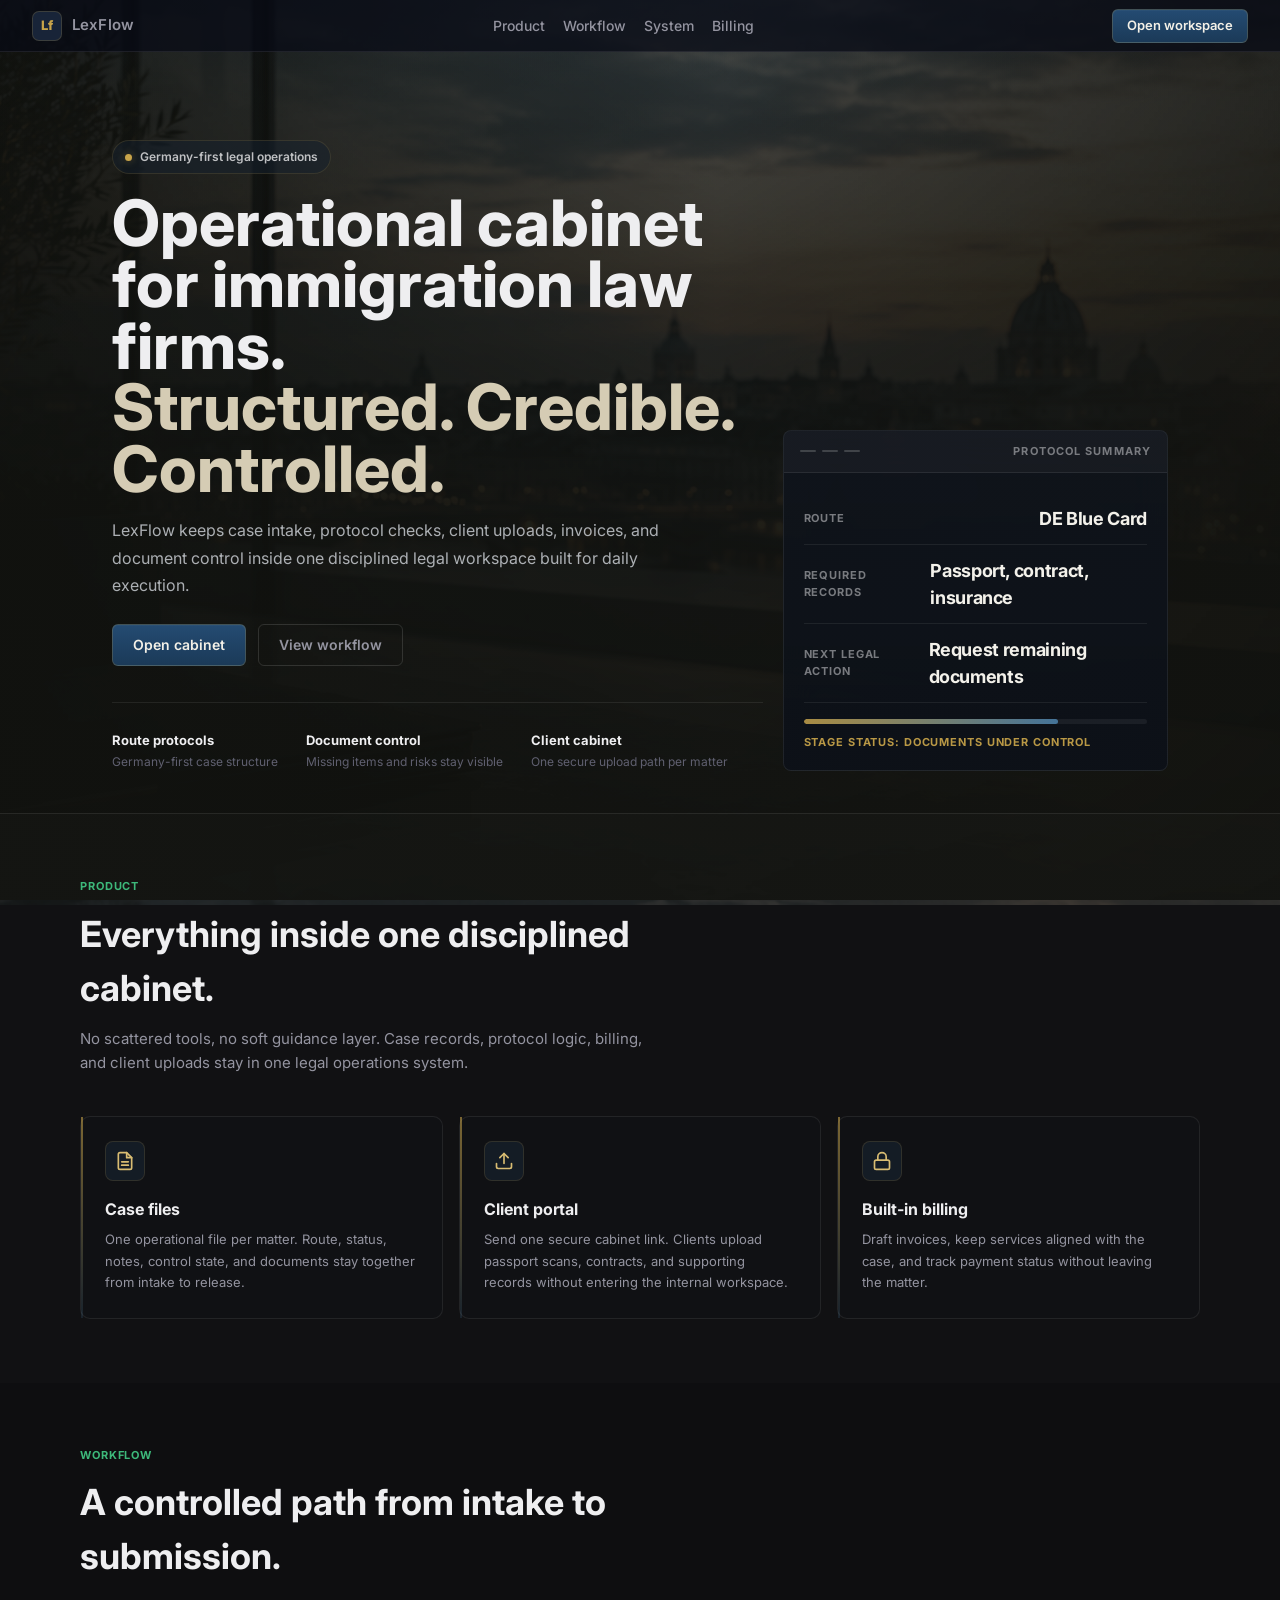
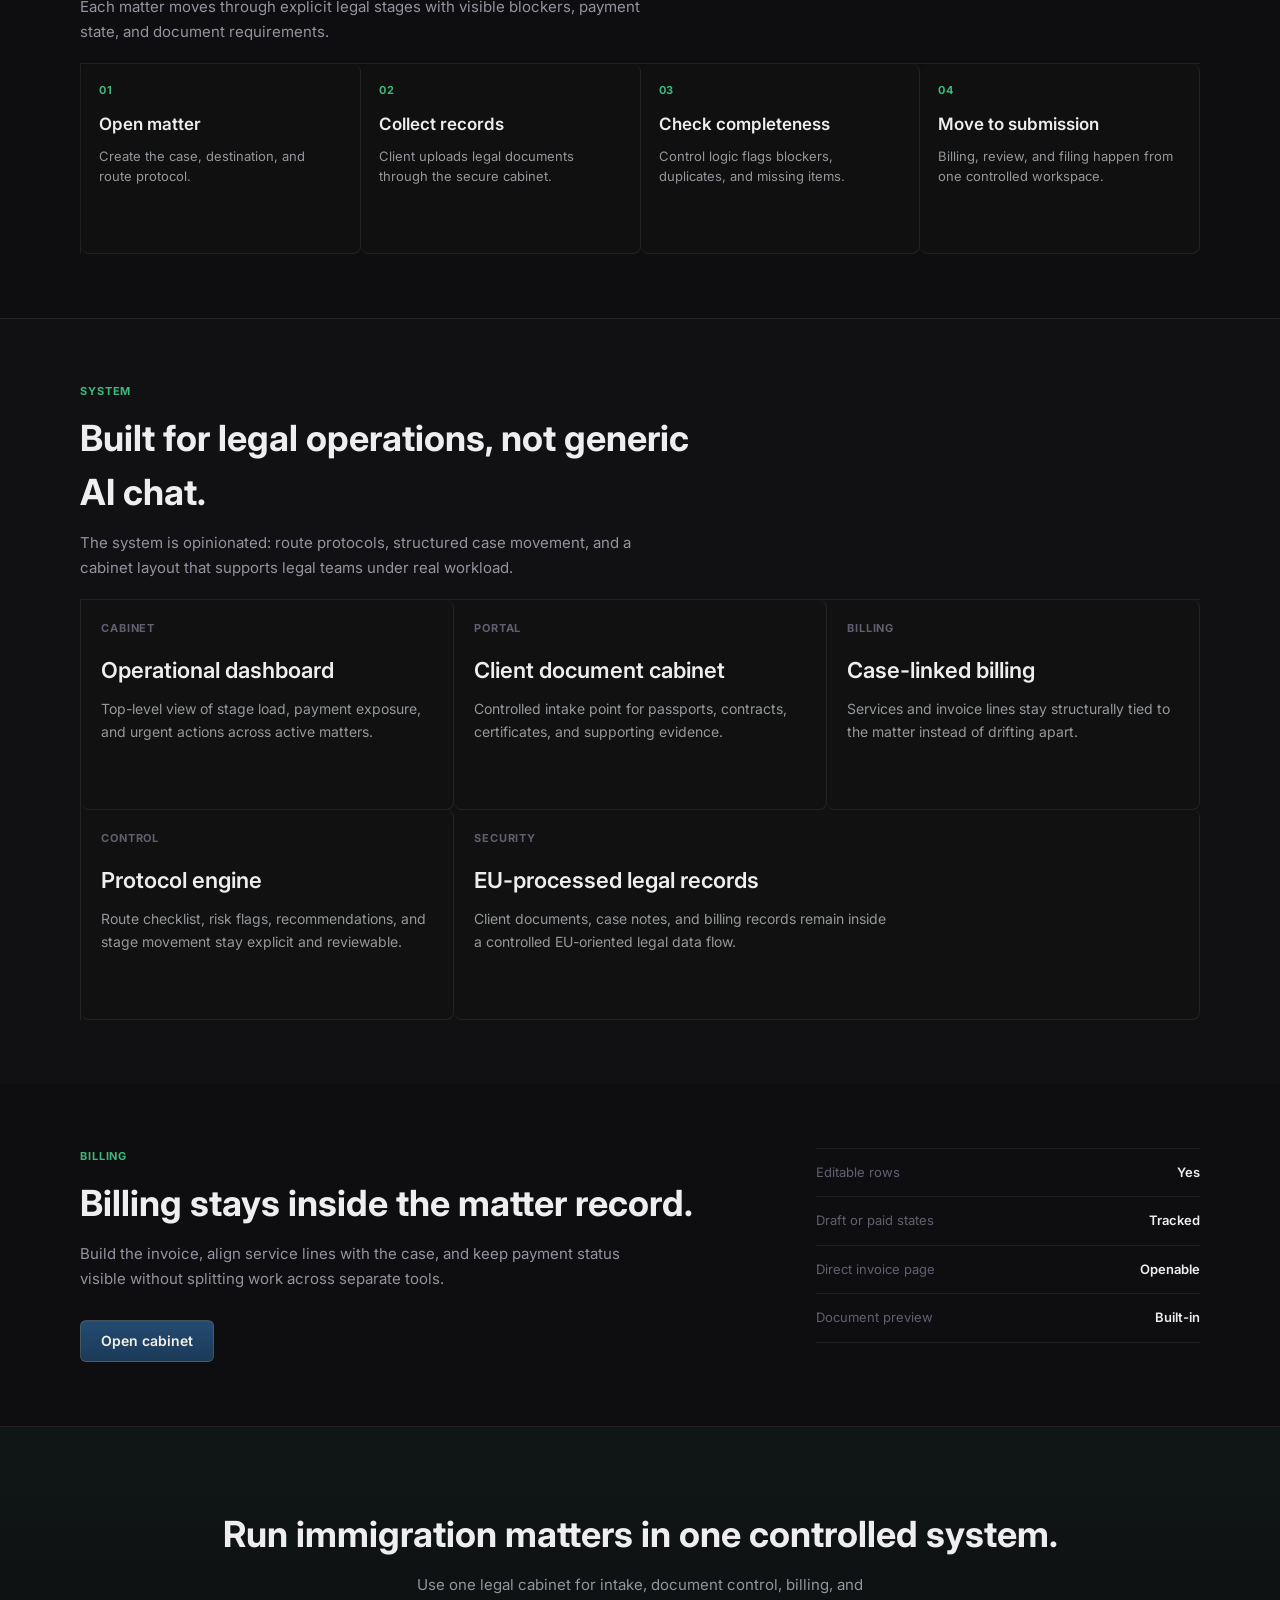
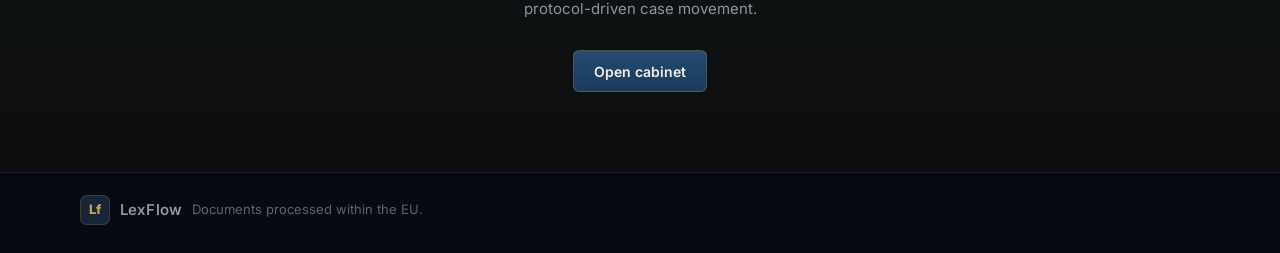
==== commit f1a28953: "refactor: tighten landing and cabinet visual language" ====
--- a/frontend/index.html
+++ b/frontend/index.html
@@ -8,7 +8,7 @@
   <link rel="preconnect" href="https://fonts.googleapis.com" />
   <link rel="preconnect" href="https://fonts.gstatic.com" crossorigin />
   <link href="https://fonts.googleapis.com/css2?family=Inter:wght@300;400;500;600;700;800&display=swap" rel="stylesheet" />
-  <link rel="stylesheet" href="./styles.css?v=14" />
+  <link rel="stylesheet" href="./styles.css?v=19" />
 </head>
 <body class="landing" data-api-base="https://lexflow-backend-y6m3.onrender.com">
 
@@ -34,42 +34,42 @@
         <div class="hero-copy">
           <div class="hero-badge">
             <span class="hero-badge-dot"></span>
-            EU Immigration Operations
-          </div>
-          <h1 class="hero-title">Legal workspace for European immigration teams.<em>Precise. Focused.</em></h1>
-          <p class="hero-sub">Case intake, client documents, invoices, and status tracking in one operational cabinet. Built for law firms, not spreadsheets.</p>
+            Germany-first legal operations
+          </div>
+          <h1 class="hero-title">Operational cabinet for immigration law firms.<em>Structured. Credible. Controlled.</em></h1>
+          <p class="hero-sub">LexFlow keeps case intake, protocol checks, client uploads, invoices, and document control inside one disciplined legal workspace built for daily execution.</p>
           <div class="hero-actions">
-            <a href="login.html?switch=1" class="btn btn-primary btn-lg" id="landing-hero-auth-btn">Enter workspace</a>
-            <a href="#product" class="btn btn-outline btn-lg">Explore product</a>
+            <a href="login.html?switch=1" class="btn btn-primary btn-lg" id="landing-hero-auth-btn">Open cabinet</a>
+            <a href="#product" class="btn btn-outline btn-lg">View workflow</a>
           </div>
           <div class="hero-trust">
-            <div class="hero-trust-item"><strong>EU-hosted</strong><span>Data stays in region</span></div>
-            <div class="hero-trust-item"><strong>Client portal</strong><span>One secure upload link</span></div>
-            <div class="hero-trust-item"><strong>Built-in billing</strong><span>Invoice per case</span></div>
+            <div class="hero-trust-item"><strong>Route protocols</strong><span>Germany-first case structure</span></div>
+            <div class="hero-trust-item"><strong>Document control</strong><span>Missing items and risks stay visible</span></div>
+            <div class="hero-trust-item"><strong>Client cabinet</strong><span>One secure upload path per matter</span></div>
           </div>
         </div>
         <div class="hero-panel">
           <div class="hero-panel-bar">
             <span></span><span></span><span></span>
-            <span class="hero-panel-title">LexFlow cabinet</span>
+            <span class="hero-panel-title">Protocol summary</span>
           </div>
           <div class="hero-panel-body">
             <div class="hero-panel-row">
-              <span class="hero-panel-label">Active cases</span>
-              <strong>24</strong>
+              <span class="hero-panel-label">Route</span>
+              <strong>DE Blue Card</strong>
             </div>
             <div class="hero-panel-row">
-              <span class="hero-panel-label">Awaiting documents</span>
-              <strong>7</strong>
+              <span class="hero-panel-label">Required records</span>
+              <strong>Passport, contract, insurance</strong>
             </div>
             <div class="hero-panel-row">
-              <span class="hero-panel-label">Invoices pending</span>
-              <strong>3</strong>
+              <span class="hero-panel-label">Next legal action</span>
+              <strong>Request remaining documents</strong>
             </div>
             <div class="hero-panel-bar-track">
-              <span style="width:68%;"></span>
-            </div>
-            <div class="hero-panel-footer">Stage load: review</div>
+              <span style="width:74%;"></span>
+            </div>
+            <div class="hero-panel-footer">Stage status: documents under control</div>
           </div>
         </div>
       </div>
@@ -80,8 +80,8 @@
         <div class="section-heading">
           <div>
             <div class="section-eyebrow">Product</div>
-            <h2 class="section-title">Everything in one cabinet.</h2>
-            <p class="section-desc">No switching between tools. Cases, documents, billing, and status live in a single restrained workspace.</p>
+            <h2 class="section-title">Everything inside one disciplined cabinet.</h2>
+            <p class="section-desc">No scattered tools, no soft guidance layer. Case records, protocol logic, billing, and client uploads stay in one legal operations system.</p>
           </div>
         </div>
         <div class="features-grid">
@@ -90,21 +90,21 @@
               <svg width="20" height="20" viewBox="0 0 24 24" fill="none" stroke="currentColor" stroke-width="2" stroke-linecap="round" stroke-linejoin="round"><path d="M14 2H6a2 2 0 00-2 2v16a2 2 0 002 2h12a2 2 0 002-2V8z"/><polyline points="14 2 14 8 20 8"/><line x1="16" y1="13" x2="8" y2="13"/><line x1="16" y1="17" x2="8" y2="17"/></svg>
             </div>
             <h3>Case files</h3>
-            <p>One record per matter. Route, status, notes, and documents stay together from open to release.</p>
+            <p>One operational file per matter. Route, status, notes, control state, and documents stay together from intake to release.</p>
           </article>
           <article class="feature-card">
             <div class="feature-icon">
               <svg width="20" height="20" viewBox="0 0 24 24" fill="none" stroke="currentColor" stroke-width="2" stroke-linecap="round" stroke-linejoin="round"><path d="M21 15v4a2 2 0 01-2 2H5a2 2 0 01-2-2v-4"/><polyline points="17 8 12 3 7 8"/><line x1="12" y1="3" x2="12" y2="15"/></svg>
             </div>
             <h3>Client portal</h3>
-            <p>Share a secure link. Clients upload scans and contracts without touching your workspace.</p>
+            <p>Send one secure cabinet link. Clients upload passport scans, contracts, and supporting records without entering the internal workspace.</p>
           </article>
           <article class="feature-card">
             <div class="feature-icon">
               <svg width="20" height="20" viewBox="0 0 24 24" fill="none" stroke="currentColor" stroke-width="2" stroke-linecap="round" stroke-linejoin="round"><rect x="3" y="11" width="18" height="11" rx="2"/><path d="M7 11V7a5 5 0 0110 0v4"/></svg>
             </div>
             <h3>Built-in billing</h3>
-            <p>Draft invoices, adjust line items, track payment status, and preview documents inside the case.</p>
+            <p>Draft invoices, keep services aligned with the case, and track payment status without leaving the matter.</p>
           </article>
         </div>
       </div>
@@ -115,15 +115,15 @@
         <div class="section-heading">
           <div>
             <div class="section-eyebrow">Workflow</div>
-            <h2 class="section-title">A strict path from opening to release.</h2>
-            <p class="section-desc">Every step stays visible and reviewable across files, billing, and status.</p>
+            <h2 class="section-title">A controlled path from intake to submission.</h2>
+            <p class="section-desc">Each matter moves through explicit legal stages with visible blockers, payment state, and document requirements.</p>
           </div>
         </div>
         <div class="workflow-strip">
-          <div class="workflow-step"><div class="workflow-num">01</div><h3>Open matter</h3><p>Create a case and assign the route.</p></div>
-          <div class="workflow-step"><div class="workflow-num">02</div><h3>Collect records</h3><p>Client uploads via the portal.</p></div>
-          <div class="workflow-step"><div class="workflow-num">03</div><h3>Prepare billing</h3><p>Issue the invoice and track payment.</p></div>
-          <div class="workflow-step"><div class="workflow-num">04</div><h3>Review release</h3><p>Check the file and move forward.</p></div>
+          <div class="workflow-step"><div class="workflow-num">01</div><h3>Open matter</h3><p>Create the case, destination, and route protocol.</p></div>
+          <div class="workflow-step"><div class="workflow-num">02</div><h3>Collect records</h3><p>Client uploads legal documents through the secure cabinet.</p></div>
+          <div class="workflow-step"><div class="workflow-num">03</div><h3>Check completeness</h3><p>Control logic flags blockers, duplicates, and missing items.</p></div>
+          <div class="workflow-step"><div class="workflow-num">04</div><h3>Move to submission</h3><p>Billing, review, and filing happen from one controlled workspace.</p></div>
         </div>
       </div>
     </section>
@@ -133,16 +133,16 @@
         <div class="section-heading">
           <div>
             <div class="section-eyebrow">System</div>
-            <h2 class="section-title">Built for daily operations.</h2>
-            <p class="section-desc">Four connected modules that keep the office moving without clutter.</p>
+            <h2 class="section-title">Built for legal operations, not generic AI chat.</h2>
+            <p class="section-desc">The system is opinionated: route protocols, structured case movement, and a cabinet layout that supports legal teams under real workload.</p>
           </div>
         </div>
         <div class="system-grid">
-          <article class="system-card"><div class="system-label">Cabinet</div><h3>Operational dashboard</h3><p>Main queue, stage load, and focus actions in one workspace.</p></article>
-          <article class="system-card"><div class="system-label">Portal</div><h3>Client upload flow</h3><p>Controlled entry point for scans and contracts.</p></article>
-          <article class="system-card"><div class="system-label">Billing</div><h3>Invoice constructor</h3><p>Editable line items, dates, totals, and preview.</p></article>
-          <article class="system-card"><div class="system-label">Control</div><h3>Status logic</h3><p>Documents, payment, review, and submitted status explicit.</p></article>
-          <article class="system-card system-card-wide"><div class="system-label">Security</div><h3>EU-processed data</h3><p>Client documents and case records handled within the EU data boundary.</p></article>
+          <article class="system-card"><div class="system-label">Cabinet</div><h3>Operational dashboard</h3><p>Top-level view of stage load, payment exposure, and urgent actions across active matters.</p></article>
+          <article class="system-card"><div class="system-label">Portal</div><h3>Client document cabinet</h3><p>Controlled intake point for passports, contracts, certificates, and supporting evidence.</p></article>
+          <article class="system-card"><div class="system-label">Billing</div><h3>Case-linked billing</h3><p>Services and invoice lines stay structurally tied to the matter instead of drifting apart.</p></article>
+          <article class="system-card"><div class="system-label">Control</div><h3>Protocol engine</h3><p>Route checklist, risk flags, recommendations, and stage movement stay explicit and reviewable.</p></article>
+          <article class="system-card system-card-wide"><div class="system-label">Security</div><h3>EU-processed legal records</h3><p>Client documents, case notes, and billing records remain inside a controlled EU-oriented legal data flow.</p></article>
         </div>
       </div>
     </section>
@@ -152,9 +152,9 @@
         <div class="billing-band">
           <div>
             <div class="section-eyebrow">Billing</div>
-            <h2 class="section-title">Invoices belong inside the case.</h2>
-            <p class="section-desc">Build the invoice, add or remove lines, store drafts, and open the record directly from the workspace.</p>
-            <a href="login.html?switch=1" class="btn btn-primary btn-lg" style="margin-top:28px;display:inline-flex;">Enter workspace</a>
+            <h2 class="section-title">Billing stays inside the matter record.</h2>
+            <p class="section-desc">Build the invoice, align service lines with the case, and keep payment status visible without splitting work across separate tools.</p>
+            <a href="login.html?switch=1" class="btn btn-primary btn-lg" style="margin-top:28px;display:inline-flex;">Open cabinet</a>
           </div>
           <div class="billing-aside">
             <div class="billing-metric"><span>Editable rows</span><strong>Yes</strong></div>
@@ -168,9 +168,9 @@
 
     <section class="cta-band">
       <div class="section-inner" style="text-align:center;">
-        <h2 class="section-title">Start with a controlled case workflow.</h2>
-        <p class="section-desc" style="max-width:480px;margin:12px auto 28px;">Get the team on one system for intake, documents, and billing.</p>
-        <a href="login.html?switch=1" class="btn btn-primary btn-lg">Open workspace</a>
+        <h2 class="section-title">Run immigration matters in one controlled system.</h2>
+        <p class="section-desc" style="max-width:480px;margin:12px auto 28px;">Use one legal cabinet for intake, document control, billing, and protocol-driven case movement.</p>
+        <a href="login.html?switch=1" class="btn btn-primary btn-lg">Open cabinet</a>
       </div>
     </section>
 
@@ -185,7 +185,7 @@
     </footer>
   </main>
 
-  <script src="./app.js?v=13"></script>
+  <script src="./app.js?v=15"></script>
   <script>
     document.addEventListener('DOMContentLoaded', async () => {
       const user = await syncSessionFromSupabase();
--- a/frontend/styles.css
+++ b/frontend/styles.css
@@ -144,16 +144,17 @@
 }
 
 .btn-primary {
-  background: #1e3a5f;
-  color: #e0e8f4;
-  border-color: #2a4e7a;
+  background: linear-gradient(180deg, #244b72 0%, #1b3a58 100%);
+  color: #f3f0e7;
+  border-color: rgba(200, 164, 74, 0.22);
   font-weight: 600;
+  box-shadow: inset 0 1px 0 rgba(255,255,255,0.03);
 }
 
 .btn-primary:hover {
-  background: #264d7a;
-  border-color: #3060a0;
-  color: #fff;
+  background: linear-gradient(180deg, #2a557f 0%, #204464 100%);
+  border-color: rgba(200, 164, 74, 0.3);
+  color: #fffaf0;
 }
 
 .btn-outline {
@@ -177,6 +178,10 @@
 .btn-ghost:hover { background: var(--surface-2); color: var(--text); }
 .btn-lg { height: 42px; padding: 0 20px; font-size: 14px; font-weight: 600; }
 .btn-sm { height: 30px; padding: 0 10px; font-size: 12px; }
+
+.btn svg {
+  flex-shrink: 0;
+}
 
 body.landing {
   position: relative;
@@ -240,9 +245,9 @@
   align-items: center;
   gap: 8px;
   padding: 7px 12px;
-  background: rgba(255, 255, 255, 0.04);
-  color: var(--text-2);
-  border: 1px solid var(--border);
+  background: rgba(20, 32, 46, 0.5);
+  color: rgba(238, 238, 240, 0.78);
+  border: 1px solid rgba(200, 164, 74, 0.16);
   border-radius: 999px;
   font-size: 12px;
   font-weight: 600;
@@ -252,26 +257,26 @@
 .hero-title {
   max-width: 760px;
   font-family: var(--font-display);
-  font-size: 68px;
-  font-weight: 700;
-  line-height: 0.92;
-  letter-spacing: 0;
+  font-size: 64px;
+  font-weight: 750;
+  line-height: 0.96;
+  letter-spacing: -0.03em;
   color: var(--text);
   margin-bottom: 18px;
 }
 
 .hero-title em {
   font-style: normal;
-  color: rgba(255, 255, 255, 0.7);
+  color: rgba(230, 220, 194, 0.92);
   display: block;
 }
 
 .hero-sub {
   font-size: 16px;
-  color: rgba(231, 235, 243, 0.78);
+  color: rgba(231, 235, 243, 0.72);
   max-width: 560px;
   margin: 0 0 24px;
-  line-height: 1.65;
+  line-height: 1.72;
 }
 
 .hero-actions {
@@ -284,8 +289,8 @@
   width: 7px;
   height: 7px;
   border-radius: 50%;
-  background: var(--accent);
-  box-shadow: 0 0 8px var(--accent);
+  background: var(--gold);
+  box-shadow: 0 0 8px rgba(200, 164, 74, 0.45);
   flex-shrink: 0;
 }
 
@@ -316,12 +321,13 @@
 }
 
 .hero-panel {
-  background: rgba(16, 20, 28, 0.58);
-  border: 1px solid rgba(255, 255, 255, 0.10);
-  border-radius: 12px;
+  background:
+    linear-gradient(180deg, rgba(15, 20, 28, 0.88) 0%, rgba(13, 17, 24, 0.98) 100%);
+  border: 1px solid rgba(255, 255, 255, 0.08);
+  border-radius: 10px;
   overflow: hidden;
-  backdrop-filter: blur(22px);
-  box-shadow: 0 24px 64px rgba(0,0,0,0.32);
+  backdrop-filter: blur(16px);
+  box-shadow: 0 28px 64px rgba(0,0,0,0.28);
 }
 
 .hero-panel-bar {
@@ -329,20 +335,27 @@
   align-items: center;
   gap: 6px;
   padding: 12px 16px;
-  background: rgba(255,255,255,0.04);
+  background: rgba(255,255,255,0.03);
   border-bottom: 1px solid rgba(255,255,255,0.08);
 }
 
-.hero-panel-bar span:nth-child(1) { width:10px;height:10px;border-radius:50%;background:#ff5f57;flex-shrink:0; }
-.hero-panel-bar span:nth-child(2) { width:10px;height:10px;border-radius:50%;background:#ffbd2e;flex-shrink:0; }
-.hero-panel-bar span:nth-child(3) { width:10px;height:10px;border-radius:50%;background:#28c840;flex-shrink:0; }
+.hero-panel-bar span:nth-child(1),
+.hero-panel-bar span:nth-child(2),
+.hero-panel-bar span:nth-child(3) {
+  width: 16px;
+  height: 2px;
+  border-radius: 999px;
+  background: rgba(255,255,255,0.18);
+  flex-shrink: 0;
+}
 
 .hero-panel-title {
   margin-left: auto;
   font-size: 11px;
-  font-weight: 600;
-  color: var(--muted);
-  letter-spacing: 0.04em;
+  font-weight: 700;
+  color: rgba(238, 238, 240, 0.46);
+  letter-spacing: 0.1em;
+  text-transform: uppercase;
 }
 
 .hero-panel-body {
@@ -363,14 +376,18 @@
 }
 
 .hero-panel-label {
-  color: var(--muted);
-  font-size: 12px;
+  color: rgba(238, 238, 240, 0.48);
+  font-size: 11px;
+  font-weight: 700;
+  letter-spacing: 0.08em;
+  text-transform: uppercase;
 }
 
 .hero-panel-row strong {
-  color: var(--text);
-  font-size: 20px;
-  font-weight: 700;
+  color: #f3f1ea;
+  font-size: 18px;
+  font-weight: 700;
+  letter-spacing: -0.02em;
 }
 
 .hero-panel-bar-track {
@@ -385,14 +402,14 @@
   display: block;
   height: 100%;
   border-radius: 999px;
-  background: linear-gradient(90deg, var(--accent) 0%, var(--blue) 100%);
+  background: linear-gradient(90deg, rgba(200, 164, 74, 0.82) 0%, rgba(90, 159, 212, 0.66) 100%);
 }
 
 .hero-panel-footer {
   font-size: 11px;
-  font-weight: 600;
-  color: var(--accent);
-  letter-spacing: 0.04em;
+  font-weight: 700;
+  color: rgba(200, 164, 74, 0.92);
+  letter-spacing: 0.08em;
   text-transform: uppercase;
 }
 
@@ -442,28 +459,38 @@
 }
 
 .feature-card {
-  background: rgba(17, 18, 16, 0.62);
+  background: rgba(17, 19, 22, 0.68);
   border: 1px solid rgba(255,255,255,0.08);
   border-radius: 10px;
   padding: 24px;
   transition: border-color 150ms ease, background 150ms ease;
+  position: relative;
+}
+
+.feature-card::before {
+  content: "";
+  position: absolute;
+  inset: 0 auto 0 0;
+  width: 2px;
+  background: linear-gradient(180deg, rgba(200,164,74,0.72) 0%, rgba(90,159,212,0.16) 100%);
+  opacity: 0.8;
 }
 
 .feature-card:hover {
-  border-color: rgba(255,255,255,0.14);
-  background: rgba(22,24,20,0.78);
+  border-color: rgba(200,164,74,0.18);
+  background: rgba(20, 23, 27, 0.84);
 }
 
 .feature-icon {
   width: 40px;
   height: 40px;
   border-radius: 8px;
-  background: rgba(70,224,161,0.10);
-  border: 1px solid rgba(70,224,161,0.18);
+  background: rgba(31, 51, 74, 0.34);
+  border: 1px solid rgba(200,164,74,0.16);
   display: flex;
   align-items: center;
   justify-content: center;
-  color: var(--accent);
+  color: #d8bc72;
   margin-bottom: 16px;
 }
 
@@ -533,7 +560,7 @@
 .workflow-step {
   min-height: 190px;
   padding: 18px 18px 22px;
-  background: rgba(15, 20, 29, 0.36);
+  background: rgba(15, 19, 25, 0.5);
   border-right: 1px solid rgba(255, 255, 255, 0.08);
   border-bottom: 1px solid rgba(255, 255, 255, 0.08);
 }
@@ -558,7 +585,7 @@
 
 .workflow-step p {
   font-size: 13px;
-  color: rgba(231, 235, 243, 0.68);
+  color: rgba(231, 235, 243, 0.62);
   line-height: 1.6;
 }
 
@@ -573,7 +600,7 @@
 .system-card {
   min-height: 210px;
   padding: 20px;
-  background: rgba(15, 20, 29, 0.28);
+  background: rgba(15, 19, 25, 0.42);
   border-right: 1px solid rgba(255, 255, 255, 0.08);
   border-bottom: 1px solid rgba(255, 255, 255, 0.08);
 }
@@ -600,7 +627,7 @@
 
 .system-card p {
   max-width: 420px;
-  color: rgba(231, 235, 243, 0.68);
+  color: rgba(231, 235, 243, 0.62);
   font-size: 14px;
   line-height: 1.65;
 }
@@ -945,8 +972,8 @@
 }
 
 .stat-card {
-  background: var(--surface);
-  border: 1px solid var(--border);
+  background: linear-gradient(180deg, rgba(22,22,24,0.96) 0%, rgba(16,16,18,0.98) 100%);
+  border: 1px solid rgba(255,255,255,0.07);
   border-radius: var(--radius);
   padding: 16px 18px;
   transition: border-color 200ms;
@@ -954,8 +981,16 @@
   overflow: hidden;
 }
 
+.stat-card::before {
+  content: "";
+  position: absolute;
+  inset: 0 0 auto 0;
+  height: 1px;
+  background: linear-gradient(90deg, rgba(200,164,74,0.38) 0%, rgba(90,159,212,0.24) 52%, rgba(255,255,255,0.03) 100%);
+}
+
 .stat-card:hover {
-  border-color: var(--border-2);
+  border-color: rgba(200,164,74,0.18);
 }
 
 .stat-label {
@@ -970,21 +1005,11 @@
 .stat-value {
   font-size: 28px;
   font-weight: 700;
-  color: var(--text);
+  color: #f1eee6;
   letter-spacing: -0.04em;
   line-height: 1;
   font-feature-settings: "tnum" 1;
 }
-
-.stat-card:nth-child(1) { border-top: 2px solid var(--gold); }
-.stat-card:nth-child(2) { border-top: 2px solid var(--yellow); }
-.stat-card:nth-child(3) { border-top: 2px solid var(--blue); }
-.stat-card:nth-child(4) { border-top: 2px solid var(--green); }
-
-.stat-card:nth-child(1) .stat-value { color: #d4b060; }  /* warm gold */
-.stat-card:nth-child(2) .stat-value { color: #d4b060; }  /* same warm */
-.stat-card:nth-child(3) .stat-value { color: #78b0d8; }  /* steel blue */
-.stat-card:nth-child(4) .stat-value { color: #5ebd8e; }  /* sage green */
 
 .stat-icon {
   width: 28px;
@@ -997,10 +1022,14 @@
   flex-shrink: 0;
 }
 
-.stat-icon-indigo { background: rgba(200,164,74,0.08);  color: #c8a44a; }
-.stat-icon-yellow { background: rgba(200,164,74,0.08);  color: #c8a44a; }
-.stat-icon-blue   { background: rgba(90,159,212,0.09);  color: #78b0d8; }
-.stat-icon-green  { background: rgba(61,184,122,0.09);  color: #5ebd8e; }
+.stat-icon-indigo,
+.stat-icon-yellow,
+.stat-icon-blue,
+.stat-icon-green {
+  background: rgba(26, 44, 65, 0.34);
+  color: #d2b262;
+  border: 1px solid rgba(200,164,74,0.14);
+}
 
 .table-row {
   display: grid;
@@ -1118,11 +1147,11 @@
 }
 
 a.queue-row:hover {
-  background: rgba(201,168,76,0.04);
+  background: rgba(24, 36, 50, 0.42);
 }
 
 a.queue-row:hover .queue-client strong {
-  color: #d4b878;        /* gold family, slightly lighter than --gold */
+  color: #e0c786;
 }
 
 .case-list-row-high {
@@ -1318,8 +1347,39 @@
 .control-stat {
   padding: 12px;
   border-radius: 14px;
-  border: 1px solid #dbe5f1;
-  background: linear-gradient(180deg, #ffffff 0%, #f8fbff 100%);
+  border: 1px solid rgba(255, 255, 255, 0.08);
+  background: linear-gradient(180deg, rgba(30, 31, 38, 0.98) 0%, rgba(22, 23, 29, 0.98) 100%);
+  box-shadow: inset 0 1px 0 rgba(255, 255, 255, 0.03);
+  position: relative;
+  overflow: hidden;
+}
+
+.control-stat::after {
+  content: "";
+  position: absolute;
+  inset: auto 0 0 0;
+  height: 2px;
+  opacity: 0.9;
+}
+
+.control-stat.tone-gold::after {
+  background: linear-gradient(90deg, rgba(200,164,74,0.72), rgba(200,164,74,0.08));
+}
+
+.control-stat.tone-red::after {
+  background: linear-gradient(90deg, rgba(196,100,90,0.7), rgba(196,100,90,0.08));
+}
+
+.control-stat.tone-blue::after {
+  background: linear-gradient(90deg, rgba(90,159,212,0.72), rgba(90,159,212,0.08));
+}
+
+.control-stat.tone-green::after {
+  background: linear-gradient(90deg, rgba(61,184,122,0.72), rgba(61,184,122,0.08));
+}
+
+.control-stat.tone-neutral::after {
+  background: linear-gradient(90deg, rgba(148,148,160,0.4), rgba(148,148,160,0.04));
 }
 
 .control-stat-label {
@@ -1329,14 +1389,14 @@
   font-weight: 700;
   letter-spacing: 0.08em;
   text-transform: uppercase;
-  color: #64748b;
+  color: #8d95aa;
 }
 
 .control-stat-value {
   display: block;
   font-size: 14px;
   line-height: 1.5;
-  color: #0f172a;
+  color: #f3f6ff;
 }
 
 .control-pill-row {
@@ -1373,8 +1433,27 @@
   gap: 10px;
   padding: 12px;
   border-radius: 14px;
-  border: 1px solid #dbe5f1;
-  background: #ffffff;
+  border: 1px solid rgba(255, 255, 255, 0.07);
+  background: linear-gradient(180deg, rgba(28, 29, 36, 0.98) 0%, rgba(22, 23, 29, 0.98) 100%);
+  box-shadow: inset 0 1px 0 rgba(255, 255, 255, 0.025);
+}
+
+.control-check-complete,
+.control-feed-low {
+  border-color: rgba(61,184,122,0.14);
+  background: linear-gradient(180deg, rgba(24,31,28,0.96) 0%, rgba(22,24,27,0.98) 100%);
+}
+
+.control-check-missing,
+.control-feed-high {
+  border-color: rgba(196,100,90,0.16);
+  background: linear-gradient(180deg, rgba(35,27,29,0.96) 0%, rgba(24,23,27,0.98) 100%);
+}
+
+.control-check-needs_review,
+.control-feed-medium {
+  border-color: rgba(200,164,74,0.16);
+  background: linear-gradient(180deg, rgba(35,32,25,0.96) 0%, rgba(24,23,27,0.98) 100%);
 }
 
 .control-feed-link {
@@ -1384,8 +1463,8 @@
 }
 
 .control-feed-link:hover {
-  border-color: #bfdbfe;
-  box-shadow: 0 12px 30px rgba(37, 99, 235, 0.08);
+  border-color: rgba(76, 123, 255, 0.35);
+  box-shadow: 0 12px 30px rgba(11, 15, 26, 0.35);
   transform: translateY(-1px);
 }
 
@@ -1401,29 +1480,75 @@
 .control-check-copy strong,
 .control-feed-copy strong {
   font-size: 13px;
-  color: #0f172a;
+  color: #f5f7ff;
 }
 
 .control-check-copy span,
 .control-feed-copy span {
   font-size: 12px;
   line-height: 1.55;
-  color: #64748b;
+  color: #98a2ba;
 }
 
 .control-feed-compact .control-feed-item {
   padding: 10px 12px;
 }
 
+.control-feed-item-action {
+  align-items: center;
+}
+
+.control-action-btn {
+  margin-left: auto;
+  flex-shrink: 0;
+  border-color: rgba(255,255,255,0.1);
+  background: rgba(255,255,255,0.02);
+}
+
+.control-action-btn:hover {
+  border-color: rgba(200,164,74,0.24);
+  background: rgba(200,164,74,0.06);
+}
+
 .service-row {
-  padding: 8px 0;
+  padding: 10px 12px;
+  border-radius: 14px;
+  border: 1px solid rgba(255,255,255,0.06);
+  background:
+    linear-gradient(180deg, rgba(31,31,38,0.95) 0%, rgba(24,25,31,0.98) 100%);
+  margin-bottom: 8px;
+  box-shadow: inset 0 1px 0 rgba(255,255,255,0.025);
+}
+
+.service-grid-head {
+  display: grid;
+  grid-template-columns: minmax(0, 1fr) 82px 136px 36px;
+  gap: 10px;
+  align-items: center;
+  padding: 0 12px 8px;
+}
+
+.service-grid-head span {
+  font-size: 10px;
+  font-weight: 700;
+  letter-spacing: 0.1em;
+  text-transform: uppercase;
+  color: rgba(238, 238, 240, 0.45);
+}
+
+.service-grid-head span:nth-child(2) {
+  text-align: center;
+}
+
+.service-grid-head span:nth-child(3) {
+  text-align: right;
 }
 
 .service-row-main {
   display: grid;
-  grid-template-columns: minmax(0, 1fr) 72px 116px 32px;
-  gap: 8px;
-  align-items: end;
+  grid-template-columns: minmax(0, 1fr) 82px 136px 36px;
+  gap: 10px;
+  align-items: start;
 }
 
 .service-field {
@@ -1446,9 +1571,27 @@
   min-width: 0;
 }
 
+.service-field .form-input {
+  background: rgba(255,255,255,0.018);
+  border-color: rgba(255,255,255,0.07);
+  font-variant-numeric: tabular-nums;
+}
+
+.service-field .form-input:focus {
+  border-color: rgba(200,164,74,0.42);
+  box-shadow: 0 0 0 3px rgba(200,164,74,0.08);
+}
+
+.service-row-meta {
+  margin-top: 8px;
+  padding-left: 2px;
+  font-size: 10px;
+  color: rgba(238, 238, 240, 0.42);
+}
+
 .service-remove-btn {
-  width: 32px;
-  height: 30px;
+  width: 36px;
+  height: 38px;
   border: none;
   border-radius: 10px;
   background: rgba(196, 100, 90, 0.1);
@@ -1464,6 +1607,144 @@
 .service-remove-btn:hover {
   background: rgba(196, 100, 90, 0.16);
   transform: translateY(-1px);
+}
+
+.portal-invite-shell {
+  display: flex;
+  flex-direction: column;
+  gap: 12px;
+}
+
+.portal-invite-card {
+  padding: 16px;
+  border: 1px solid rgba(255,255,255,0.08);
+  border-radius: 20px;
+  background:
+    radial-gradient(circle at top right, rgba(200, 164, 74, 0.05), transparent 34%),
+    radial-gradient(circle at top left, rgba(90, 159, 212, 0.035), transparent 30%),
+    linear-gradient(180deg, rgba(30,31,38,0.96) 0%, rgba(20,21,27,0.98) 100%);
+  box-shadow: 0 20px 50px rgba(9, 11, 17, 0.35);
+}
+
+.portal-invite-head {
+  display: flex;
+  align-items: center;
+  gap: 12px;
+  margin-bottom: 12px;
+}
+
+.portal-invite-mark {
+  display: inline-flex;
+  width: 36px;
+  height: 36px;
+  border-radius: 12px;
+  background: linear-gradient(180deg, rgba(28, 31, 41, 1) 0%, rgba(19, 22, 30, 1) 100%);
+  border: 1px solid rgba(255,255,255,0.08);
+  color: #e8dbc0;
+  align-items: center;
+  justify-content: center;
+  font-size: 14px;
+  font-weight: 800;
+}
+
+.portal-invite-title {
+  font-size: 15px;
+  font-weight: 700;
+  color: #f4f6ff;
+}
+
+.portal-invite-subtitle {
+  font-size: 12px;
+  color: rgba(238, 238, 240, 0.5);
+  line-height: 1.5;
+}
+
+.portal-invite-copy {
+  font-size: 13px;
+  color: rgba(238, 238, 240, 0.72);
+  line-height: 1.7;
+  margin-bottom: 12px;
+}
+
+.portal-invite-link {
+  font-size: 12px;
+  background: rgba(13,17,28,0.55);
+  border: 1px solid rgba(255,255,255,0.08);
+  border-radius: 14px;
+  padding: 11px 12px;
+  margin-bottom: 10px;
+  word-break: break-word;
+  color: rgba(238, 238, 240, 0.82);
+}
+
+.portal-invite-recipient-row {
+  display: flex;
+  align-items: center;
+  gap: 8px;
+  flex-wrap: wrap;
+  margin-bottom: 10px;
+}
+
+.portal-invite-label {
+  font-size: 11px;
+  font-weight: 700;
+  letter-spacing: .06em;
+  text-transform: uppercase;
+  color: rgba(238, 238, 240, 0.44);
+}
+
+.portal-invite-chip {
+  display: inline-flex;
+  align-items: center;
+  padding: 6px 10px;
+  border-radius: 999px;
+  background: rgba(255,255,255,0.045);
+  border: 1px solid rgba(255,255,255,0.08);
+  color: rgba(238, 238, 240, 0.82);
+  font-size: 12px;
+  font-weight: 600;
+}
+
+.portal-invite-textarea {
+  width: 100%;
+  resize: vertical;
+  border: 1px solid rgba(255,255,255,0.08);
+  border-radius: 14px;
+  padding: 11px 12px;
+  font: inherit;
+  font-size: 13px;
+  line-height: 1.6;
+  background: rgba(255,255,255,0.018);
+  color: #f4f6ff;
+  margin-bottom: 12px;
+  transition: border-color 150ms ease, box-shadow 150ms ease, background 150ms ease;
+}
+
+.portal-invite-textarea::placeholder {
+  color: rgba(238, 238, 240, 0.34);
+}
+
+.portal-invite-textarea:hover {
+  border-color: rgba(255,255,255,0.12);
+  background: rgba(255,255,255,0.024);
+}
+
+.portal-invite-textarea:focus {
+  outline: none;
+  border-color: rgba(200,164,74,0.26);
+  box-shadow: 0 0 0 3px rgba(200,164,74,0.08);
+}
+
+.portal-invite-actions {
+  display: flex;
+  gap: 8px;
+  flex-wrap: wrap;
+}
+
+.portal-invite-status {
+  font-size: 12px;
+  color: #98a2ba;
+  margin-top: 10px;
 }
 
 .invoice-table {
@@ -2203,8 +2484,8 @@
 }
 
 .kanban-column {
-  background: var(--surface);
-  border: 1px solid var(--border);
+  background: linear-gradient(180deg, rgba(21,22,25,0.96) 0%, rgba(16,17,19,0.98) 100%);
+  border: 1px solid rgba(255,255,255,0.07);
   border-radius: var(--radius);
   padding: 14px;
   min-height: 300px;
@@ -2250,7 +2531,7 @@
 }
 
 .kanban-card {
-  background: var(--surface-2);
+  background: rgba(27, 29, 33, 0.94);
   border: 1px solid var(--border);
   border-left-width: 4px;
   border-radius: var(--radius-sm);
@@ -2265,8 +2546,8 @@
 }
 
 .kanban-card:hover {
-  border-color: rgba(200,164,74,0.3);
-  background: var(--surface-3);
+  border-color: rgba(200,164,74,0.24);
+  background: rgba(31, 34, 39, 0.98);
 }
 
 .kanban-card-dragging {
@@ -2388,6 +2669,27 @@
   font-size: 13px;
   font-family: var(--font);
   transition: border-color 150ms, box-shadow 150ms;
+}
+
+.form-select {
+  appearance: none;
+  -webkit-appearance: none;
+  -moz-appearance: none;
+  padding-right: 34px;
+  background-image: url("data:image/svg+xml,%3Csvg xmlns='http://www.w3.org/2000/svg' width='12' height='12' viewBox='0 0 12 12' fill='none'%3E%3Cpath d='M3 4.5L6 7.5L9 4.5' stroke='%239494a0' stroke-width='1.4' stroke-linecap='round' stroke-linejoin='round'/%3E%3C/svg%3E");
+  background-repeat: no-repeat;
+  background-position: right 12px center;
+}
+
+.form-input[type="number"] {
+  appearance: textfield;
+  -moz-appearance: textfield;
+}
+
+.form-input[type="number"]::-webkit-outer-spin-button,
+.form-input[type="number"]::-webkit-inner-spin-button {
+  -webkit-appearance: none;
+  margin: 0;
 }
 
 .form-input::placeholder,
@@ -3244,9 +3546,27 @@
     grid-template-columns: 1fr;
   }
 
+  .control-feed-item-action {
+    align-items: flex-start;
+  }
+
+  .control-action-btn,
+  .portal-invite-actions .btn {
+    width: 100%;
+  }
+
+  .portal-invite-recipient-row {
+    flex-direction: column;
+    align-items: flex-start;
+  }
+
   .service-row-main {
     grid-template-columns: 1fr;
     gap: 10px;
+  }
+
+  .service-grid-head {
+    display: none;
   }
 
   .service-field-label {
@@ -4697,157 +5017,193 @@
 /* ─── Portal v2 — light executive premium ───────────────── */
 
 .portal-v2 {
+  position: relative;
+  isolation: isolate;
   min-height: 100vh;
   display: flex;
-  align-items: flex-start;
-  justify-content: center;
-  padding: 48px 24px;
-  background: #f6f7f9;
-  color: #11131a;
+  align-items: center;
+  justify-content: flex-end;
+  padding: 40px clamp(20px, 6vw, 88px);
+  background: #0e0e10;
+  color: var(--text);
   font-family: "Inter", -apple-system, BlinkMacSystemFont, sans-serif;
   -webkit-font-smoothing: antialiased;
+  overflow-x: hidden;
+}
+
+.portal-v2::before {
+  content: "";
+  position: fixed;
+  inset: 0;
+  z-index: -2;
+  background:
+    linear-gradient(180deg, rgba(17, 18, 15, 0.14) 0%, rgba(17, 18, 15, 0.7) 100%),
+    url("./assets/eu-hero-bg.png") center center / cover no-repeat;
+  transform: scale(1.02);
+}
+
+.portal-v2::after {
+  content: "";
+  position: fixed;
+  inset: 0;
+  z-index: -1;
+  background:
+    linear-gradient(90deg, rgba(17, 18, 15, 0.82) 0%, rgba(17, 18, 15, 0.48) 44%, rgba(17, 18, 15, 0.8) 100%),
+    radial-gradient(circle at 22% 22%, rgba(200, 164, 74, 0.14) 0%, rgba(200, 164, 74, 0) 34%),
+    radial-gradient(circle at 78% 18%, rgba(90, 159, 212, 0.16) 0%, rgba(90, 159, 212, 0) 32%),
+    linear-gradient(180deg, rgba(17, 18, 15, 0.28) 0%, rgba(17, 18, 15, 0.86) 100%);
 }
 
 .portal-v2-card {
   width: 100%;
-  max-width: 580px;
-  background: #ffffff;
-  border: 1px solid #e4e7ec;
-  border-radius: 20px;
+  max-width: 620px;
+  background:
+    linear-gradient(180deg, rgba(19, 24, 36, 0.9) 0%, rgba(14, 17, 24, 0.96) 100%);
+  border: 1px solid rgba(255, 255, 255, 0.1);
+  border-radius: 28px;
   box-shadow:
-    0 1px 2px rgba(16, 24, 40, 0.04),
-    0 8px 24px rgba(16, 24, 40, 0.06),
-    0 24px 64px rgba(16, 24, 40, 0.08);
+    0 18px 52px rgba(0, 0, 0, 0.34),
+    inset 0 1px 0 rgba(255, 255, 255, 0.05);
+  backdrop-filter: blur(14px);
   overflow: hidden;
 }
 
 .portal-v2-header {
-  padding: 40px 40px 32px;
-  text-align: center;
-  border-bottom: 1px solid #f0f1f5;
-  background: linear-gradient(180deg, #ffffff 0%, #fafbfc 100%);
+  padding: 38px 40px 28px;
+  text-align: left;
+  border-bottom: 1px solid rgba(255, 255, 255, 0.08);
+  background:
+    linear-gradient(180deg, rgba(255, 255, 255, 0.035) 0%, rgba(255, 255, 255, 0.015) 100%);
 }
 
 .portal-v2-brand {
   display: inline-flex;
   align-items: center;
-  gap: 10px;
-  margin-bottom: 24px;
+  gap: 12px;
+  margin-bottom: 22px;
 }
 
 .portal-v2-brand-mark {
-  width: 36px;
-  height: 36px;
-  border-radius: 8px;
-  background: #11131a;
-  color: #ffffff;
+  width: 38px;
+  height: 38px;
+  border-radius: 11px;
+  background: linear-gradient(180deg, #1a1c24 0%, #0f1218 100%);
+  border: 1px solid rgba(255, 255, 255, 0.08);
+  color: #f8f7f2;
   display: flex;
   align-items: center;
   justify-content: center;
   font-size: 14px;
   font-weight: 700;
+  box-shadow: inset 0 1px 0 rgba(255, 255, 255, 0.04);
 }
 
 .portal-v2-brand-name {
   font-size: 16px;
   font-weight: 600;
-  color: #11131a;
+  color: var(--text);
   letter-spacing: -0.01em;
 }
 
 .portal-v2-title-block h1 {
-  font-size: 28px;
-  font-weight: 700;
-  letter-spacing: -0.02em;
-  color: #11131a;
+  font-size: clamp(30px, 3vw, 38px);
+  font-weight: 800;
+  letter-spacing: -0.035em;
+  color: #fbfbfd;
   margin: 0;
 }
 
 .portal-v2-title-block p {
+  max-width: 420px;
   font-size: 15px;
-  color: #667085;
-  margin: 8px 0 0;
-  line-height: 1.5;
+  color: rgba(238, 238, 240, 0.72);
+  margin: 10px 0 0;
+  line-height: 1.55;
 }
 
 .portal-v2-body {
-  padding: 32px 40px;
+  padding: 28px 40px 34px;
 }
 
 .portal-v2-case {
-  margin-bottom: 28px;
-  padding: 14px 16px;
-  border-radius: 12px;
-  background: #f8f9fb;
-  border: 1px solid #eef0f4;
+  margin-bottom: 26px;
+  padding: 16px 18px;
+  border-radius: 16px;
+  background: rgba(255, 255, 255, 0.04);
+  border: 1px solid rgba(255, 255, 255, 0.08);
+  box-shadow: inset 0 1px 0 rgba(255, 255, 255, 0.03);
 }
 
 .portal-v2-case-label {
   display: block;
   font-size: 11px;
-  font-weight: 600;
+  font-weight: 700;
   text-transform: uppercase;
-  letter-spacing: 0.06em;
-  color: #98a2b3;
-  margin-bottom: 4px;
+  letter-spacing: 0.12em;
+  color: rgba(238, 238, 240, 0.48);
+  margin-bottom: 6px;
 }
 
 .portal-v2-case-value {
-  font-size: 15px;
-  font-weight: 600;
-  color: #11131a;
+  font-size: 16px;
+  font-weight: 700;
+  color: #f5f7fb;
 }
 
 .portal-v2-form {
   display: flex;
   flex-direction: column;
-  gap: 20px;
-  margin-bottom: 28px;
+  gap: 18px;
+  margin-bottom: 26px;
 }
 
 .portal-v2-form-group {
   display: flex;
   flex-direction: column;
-  gap: 6px;
+  gap: 8px;
 }
 
 .portal-v2-label {
-  font-size: 13px;
-  font-weight: 600;
-  color: #344054;
+  font-size: 12px;
+  font-weight: 700;
+  letter-spacing: 0.08em;
+  text-transform: uppercase;
+  color: rgba(238, 238, 240, 0.6);
 }
 
 .portal-v2-input,
 .portal-v2-textarea {
   width: 100%;
-  padding: 12px 14px;
-  border: 1px solid #d0d5dd;
-  border-radius: 10px;
-  background: #ffffff;
-  color: #11131a;
+  padding: 14px 15px;
+  border: 1px solid rgba(255, 255, 255, 0.09);
+  border-radius: 14px;
+  background: rgba(8, 12, 20, 0.5);
+  color: var(--text);
   font-size: 15px;
   transition: border-color 150ms, box-shadow 150ms, background 150ms;
 }
 
 .portal-v2-input::placeholder,
 .portal-v2-textarea::placeholder {
-  color: #98a2b3;
+  color: rgba(238, 238, 240, 0.36);
 }
 
 .portal-v2-input:hover,
 .portal-v2-textarea:hover {
-  border-color: #b6c0d3;
+  border-color: rgba(200, 164, 74, 0.3);
+  background: rgba(8, 12, 20, 0.62);
 }
 
 .portal-v2-input:focus,
 .portal-v2-textarea:focus {
   outline: none;
-  border-color: #2563eb;
-  box-shadow: 0 0 0 3px rgba(37, 99, 235, 0.12);
+  border-color: rgba(90, 159, 212, 0.6);
+  box-shadow: 0 0 0 3px rgba(90, 159, 212, 0.12);
+  background: rgba(8, 12, 20, 0.72);
 }
 
 .portal-v2-textarea {
-  min-height: 96px;
+  min-height: 112px;
   resize: vertical;
 }
 
@@ -4862,28 +5218,29 @@
   display: flex;
   align-items: center;
   gap: 12px;
-  padding: 12px 14px;
-  border-radius: 12px;
-  border: 1px solid #eef0f4;
-  background: #fafbfc;
-  transition: border-color 150ms, background 150ms;
+  padding: 14px 15px;
+  border-radius: 15px;
+  border: 1px solid rgba(255, 255, 255, 0.08);
+  background: rgba(255, 255, 255, 0.035);
+  transition: border-color 150ms, background 150ms, transform 150ms;
 }
 
 .portal-v2-checklist-item:hover {
-  border-color: #d0d5dd;
-  background: #f8f9fb;
+  border-color: rgba(200, 164, 74, 0.22);
+  background: rgba(255, 255, 255, 0.05);
+  transform: translateY(-1px);
 }
 
 .portal-v2-checklist-item.done {
-  border-color: #2563eb;
-  background: #f5f8ff;
+  border-color: rgba(61, 184, 122, 0.38);
+  background: rgba(61, 184, 122, 0.11);
 }
 
 .portal-v2-checklist-marker {
   width: 22px;
   height: 22px;
   border-radius: 50%;
-  border: 2px solid #d0d5dd;
+  border: 2px solid rgba(238, 238, 240, 0.26);
   display: flex;
   align-items: center;
   justify-content: center;
@@ -4892,15 +5249,15 @@
 }
 
 .portal-v2-checklist-item.done .portal-v2-checklist-marker {
-  border-color: #2563eb;
-  background: #2563eb;
+  border-color: var(--green);
+  background: var(--green);
 }
 
 .portal-v2-checklist-marker::after {
   content: "";
   width: 6px;
   height: 10px;
-  border: solid #ffffff;
+  border: solid #08111b;
   border-width: 0 2px 2px 0;
   transform: rotate(45deg) translate(-1px, -1px);
   opacity: 0;
@@ -4913,65 +5270,66 @@
 
 .portal-v2-checklist-text {
   font-size: 14px;
-  font-weight: 500;
-  color: #344054;
+  font-weight: 600;
+  color: rgba(238, 238, 240, 0.86);
 }
 
 .portal-v2-checklist-item.done .portal-v2-checklist-text {
-  color: #11131a;
-  font-weight: 600;
+  color: #f5fbf8;
 }
 
 .portal-v2-dropzone {
-  border: 1px dashed #d0d5dd;
-  border-radius: 14px;
-  padding: 32px;
+  border: 1px dashed rgba(255, 255, 255, 0.14);
+  border-radius: 18px;
+  padding: 34px 26px;
   text-align: center;
-  color: #667085;
-  background: #fafbfc;
-  transition: border-color 150ms, background 150ms, box-shadow 150ms;
+  color: rgba(238, 238, 240, 0.66);
+  background:
+    linear-gradient(180deg, rgba(255, 255, 255, 0.035) 0%, rgba(255, 255, 255, 0.02) 100%);
+  transition: border-color 150ms, background 150ms, box-shadow 150ms, transform 150ms;
   cursor: pointer;
   margin-bottom: 24px;
 }
 
 .portal-v2-dropzone:hover,
 .portal-v2-dropzone.dragover {
-  border-color: #2563eb;
+  border-color: rgba(90, 159, 212, 0.5);
   border-style: solid;
-  background: #f5f8ff;
-  box-shadow: 0 0 0 3px rgba(37, 99, 235, 0.08);
+  background: rgba(90, 159, 212, 0.08);
+  box-shadow: 0 0 0 3px rgba(90, 159, 212, 0.08);
+  transform: translateY(-1px);
 }
 
 .portal-v2-dropzone-icon {
   display: inline-flex;
   align-items: center;
   justify-content: center;
-  width: 48px;
-  height: 48px;
-  border-radius: 12px;
-  background: #ffffff;
-  border: 1px solid #e4e7ec;
-  color: #667085;
-  margin-bottom: 12px;
-  box-shadow: 0 1px 2px rgba(16, 24, 40, 0.04);
+  width: 52px;
+  height: 52px;
+  border-radius: 16px;
+  background: rgba(8, 12, 20, 0.56);
+  border: 1px solid rgba(255, 255, 255, 0.08);
+  color: rgba(238, 238, 240, 0.72);
+  margin-bottom: 14px;
+  box-shadow: inset 0 1px 0 rgba(255, 255, 255, 0.03);
 }
 
 .portal-v2-dropzone:hover .portal-v2-dropzone-icon,
 .portal-v2-dropzone.dragover .portal-v2-dropzone-icon {
-  color: #2563eb;
-  border-color: #2563eb;
+  color: #a9d4f1;
+  border-color: rgba(90, 159, 212, 0.42);
 }
 
 .portal-v2-dropzone-title {
-  font-size: 15px;
-  font-weight: 600;
-  color: #344054;
-  margin-bottom: 4px;
+  font-size: 16px;
+  font-weight: 700;
+  color: #f0f2f7;
+  margin-bottom: 6px;
 }
 
 .portal-v2-dropzone-hint {
   font-size: 13px;
-  color: #98a2b3;
+  color: rgba(238, 238, 240, 0.46);
 }
 
 .portal-v2-dropzone input[type="file"] {
@@ -4981,7 +5339,7 @@
 .portal-v2-uploads {
   display: flex;
   flex-direction: column;
-  gap: 8px;
+  gap: 10px;
   margin-bottom: 24px;
 }
 
@@ -4990,10 +5348,10 @@
   align-items: center;
   justify-content: space-between;
   gap: 12px;
-  padding: 12px 14px;
-  border-radius: 10px;
-  border: 1px solid #eef0f4;
-  background: #fafbfc;
+  padding: 13px 14px;
+  border-radius: 14px;
+  border: 1px solid rgba(255, 255, 255, 0.08);
+  background: rgba(255, 255, 255, 0.035);
   font-size: 14px;
 }
 
@@ -5002,12 +5360,12 @@
   align-items: center;
   gap: 8px;
   min-width: 0;
-  color: #344054;
+  color: rgba(238, 238, 240, 0.82);
 }
 
 .portal-v2-upload-name svg {
   flex-shrink: 0;
-  color: #98a2b3;
+  color: rgba(238, 238, 240, 0.42);
 }
 
 .portal-v2-upload-name span {
@@ -5026,71 +5384,76 @@
 .portal-v2-status {
   display: inline-flex;
   align-items: center;
-  padding: 3px 10px;
+  padding: 4px 10px;
   border-radius: 999px;
+  border: 1px solid transparent;
   font-size: 11px;
-  font-weight: 600;
+  font-weight: 700;
   text-transform: uppercase;
-  letter-spacing: 0.03em;
+  letter-spacing: 0.06em;
 }
 
 .portal-v2-status-pending {
-  background: #f2f4f7;
-  color: #667085;
+  background: rgba(200, 164, 74, 0.12);
+  border-color: rgba(200, 164, 74, 0.24);
+  color: #e3c06d;
 }
 
 .portal-v2-status-success {
-  background: #ecfdf3;
-  color: #027a48;
+  background: rgba(61, 184, 122, 0.12);
+  border-color: rgba(61, 184, 122, 0.24);
+  color: #74d49e;
 }
 
 .portal-v2-status-error {
-  background: #fef3f2;
-  color: #b42318;
+  background: rgba(205, 102, 91, 0.12);
+  border-color: rgba(205, 102, 91, 0.22);
+  color: #e1a098;
 }
 
 .portal-v2-delete {
-  padding: 4px 10px;
-  border-radius: 6px;
-  border: 1px solid #d0d5dd;
-  background: #ffffff;
-  color: #667085;
+  padding: 5px 11px;
+  border-radius: 8px;
+  border: 1px solid rgba(255, 255, 255, 0.1);
+  background: rgba(8, 12, 20, 0.5);
+  color: rgba(238, 238, 240, 0.66);
   font-size: 12px;
-  font-weight: 600;
+  font-weight: 700;
   cursor: pointer;
   transition: all 120ms;
 }
 
 .portal-v2-delete:hover {
-  border-color: #b42318;
-  color: #b42318;
-  background: #fef3f2;
+  border-color: rgba(205, 102, 91, 0.3);
+  color: #efb4ac;
+  background: rgba(205, 102, 91, 0.12);
 }
 
 .portal-v2-submit {
   width: 100%;
-  min-height: 48px;
-  border-radius: 10px;
-  border: none;
-  background: #2563eb;
-  color: #ffffff;
+  min-height: 50px;
+  border-radius: 14px;
+  border: 1px solid rgba(90, 159, 212, 0.38);
+  background: linear-gradient(180deg, #2b6291 0%, #204d74 100%);
+  color: #f8fbff;
   font-size: 15px;
-  font-weight: 600;
+  font-weight: 700;
   cursor: pointer;
   transition: background 150ms, box-shadow 150ms, transform 150ms;
+  box-shadow: 0 12px 28px rgba(35, 82, 122, 0.28);
 }
 
 .portal-v2-submit:hover {
-  background: #1d4ed8;
-  box-shadow: 0 4px 12px rgba(37, 99, 235, 0.25);
+  background: linear-gradient(180deg, #326e9f 0%, #23527a 100%);
+  box-shadow: 0 16px 34px rgba(35, 82, 122, 0.34);
   transform: translateY(-1px);
 }
 
 .portal-v2-payment {
   display: none;
   margin-top: 32px;
-  padding-top: 24px;
-  border-top: 1px solid #f0f1f5;
+  padding: 22px 20px 0;
+  border-top: 1px solid rgba(255, 255, 255, 0.08);
 }
 
 .portal-v2-payment-header {
@@ -5103,47 +5466,48 @@
 
 .portal-v2-payment-title {
   font-size: 15px;
-  font-weight: 600;
-  color: #11131a;
+  font-weight: 700;
+  color: #f6f7fb;
 }
 
 .portal-v2-payment-subtitle {
   font-size: 13px;
-  color: #667085;
+  color: rgba(238, 238, 240, 0.56);
   margin-top: 2px;
 }
 
 .portal-v2-payment-amount {
   font-size: 24px;
-  font-weight: 700;
-  letter-spacing: -0.02em;
-  color: #11131a;
+  font-weight: 800;
+  letter-spacing: -0.03em;
+  color: #f6f7fb;
 }
 
 .portal-v2-payment-btn {
   width: 100%;
-  min-height: 44px;
-  border-radius: 10px;
-  border: none;
-  background: #11131a;
-  color: #ffffff;
+  min-height: 46px;
+  border-radius: 12px;
+  border: 1px solid rgba(200, 164, 74, 0.24);
+  background: rgba(200, 164, 74, 0.12);
+  color: #f0d289;
   font-size: 15px;
-  font-weight: 600;
+  font-weight: 700;
   cursor: pointer;
-  transition: background 150ms, transform 150ms;
+  transition: background 150ms, transform 150ms, border-color 150ms;
 }
 
 .portal-v2-payment-btn:hover {
-  background: #000000;
+  background: rgba(200, 164, 74, 0.18);
+  border-color: rgba(200, 164, 74, 0.34);
   transform: translateY(-1px);
 }
 
 .portal-v2-footer {
-  padding: 18px 40px;
-  border-top: 1px solid #f0f1f5;
-  background: #fafbfc;
+  padding: 18px 40px 22px;
+  border-top: 1px solid rgba(255, 255, 255, 0.08);
+  background: rgba(255, 255, 255, 0.02);
   font-size: 12px;
-  color: #98a2b3;
+  color: rgba(238, 238, 240, 0.42);
   text-align: center;
   display: flex;
   align-items: center;
@@ -5153,16 +5517,17 @@
 }
 
 .portal-v2-footer-dot {
-  width: 3px;
-  height: 3px;
+  width: 4px;
+  height: 4px;
   border-radius: 50%;
-  background: #d0d5dd;
+  background: rgba(200, 164, 74, 0.42);
 }
 
 /* ─── Portal v2 responsive ───────────────── */
 
 @media (max-width: 620px) {
   .portal-v2 {
+    justify-content: center;
     padding: 0;
   }
 
@@ -5171,6 +5536,7 @@
     min-height: 100vh;
     border-radius: 0;
     border: none;
+    backdrop-filter: none;
   }
 
   .portal-v2-header,
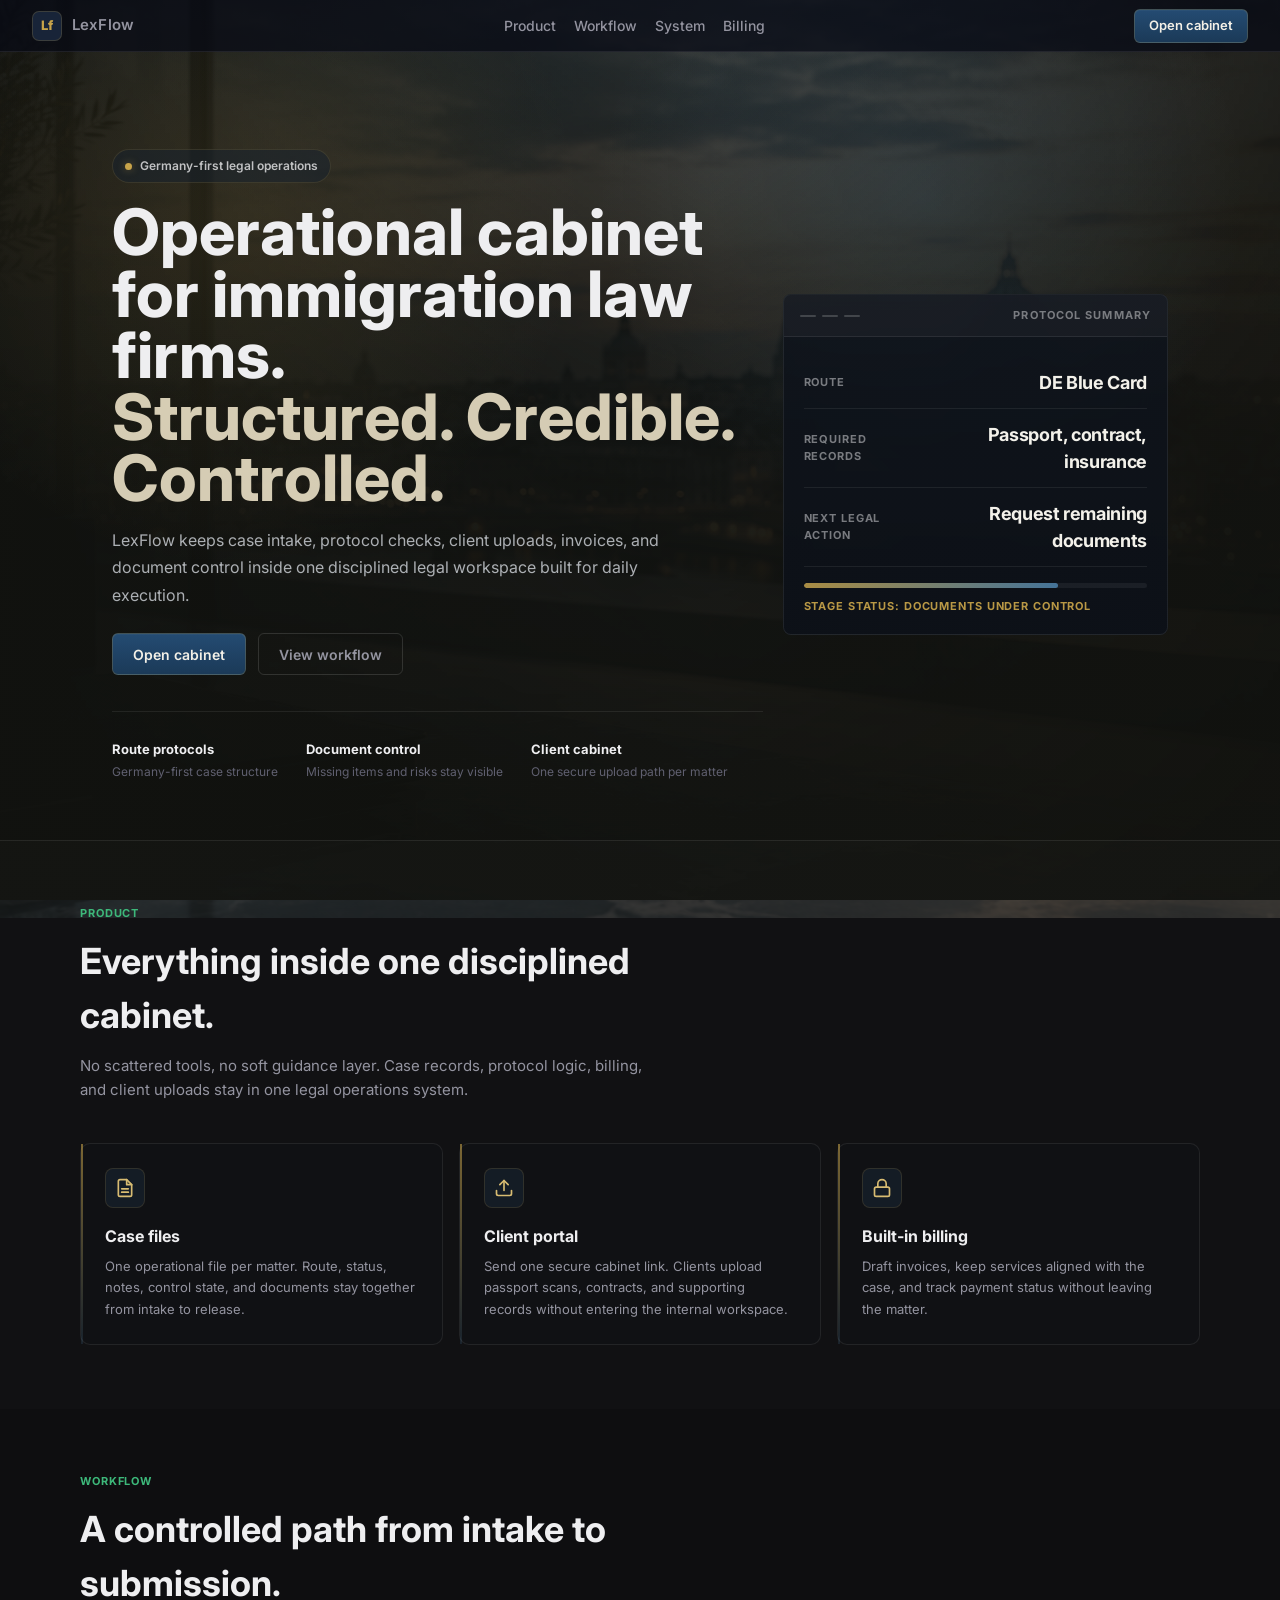
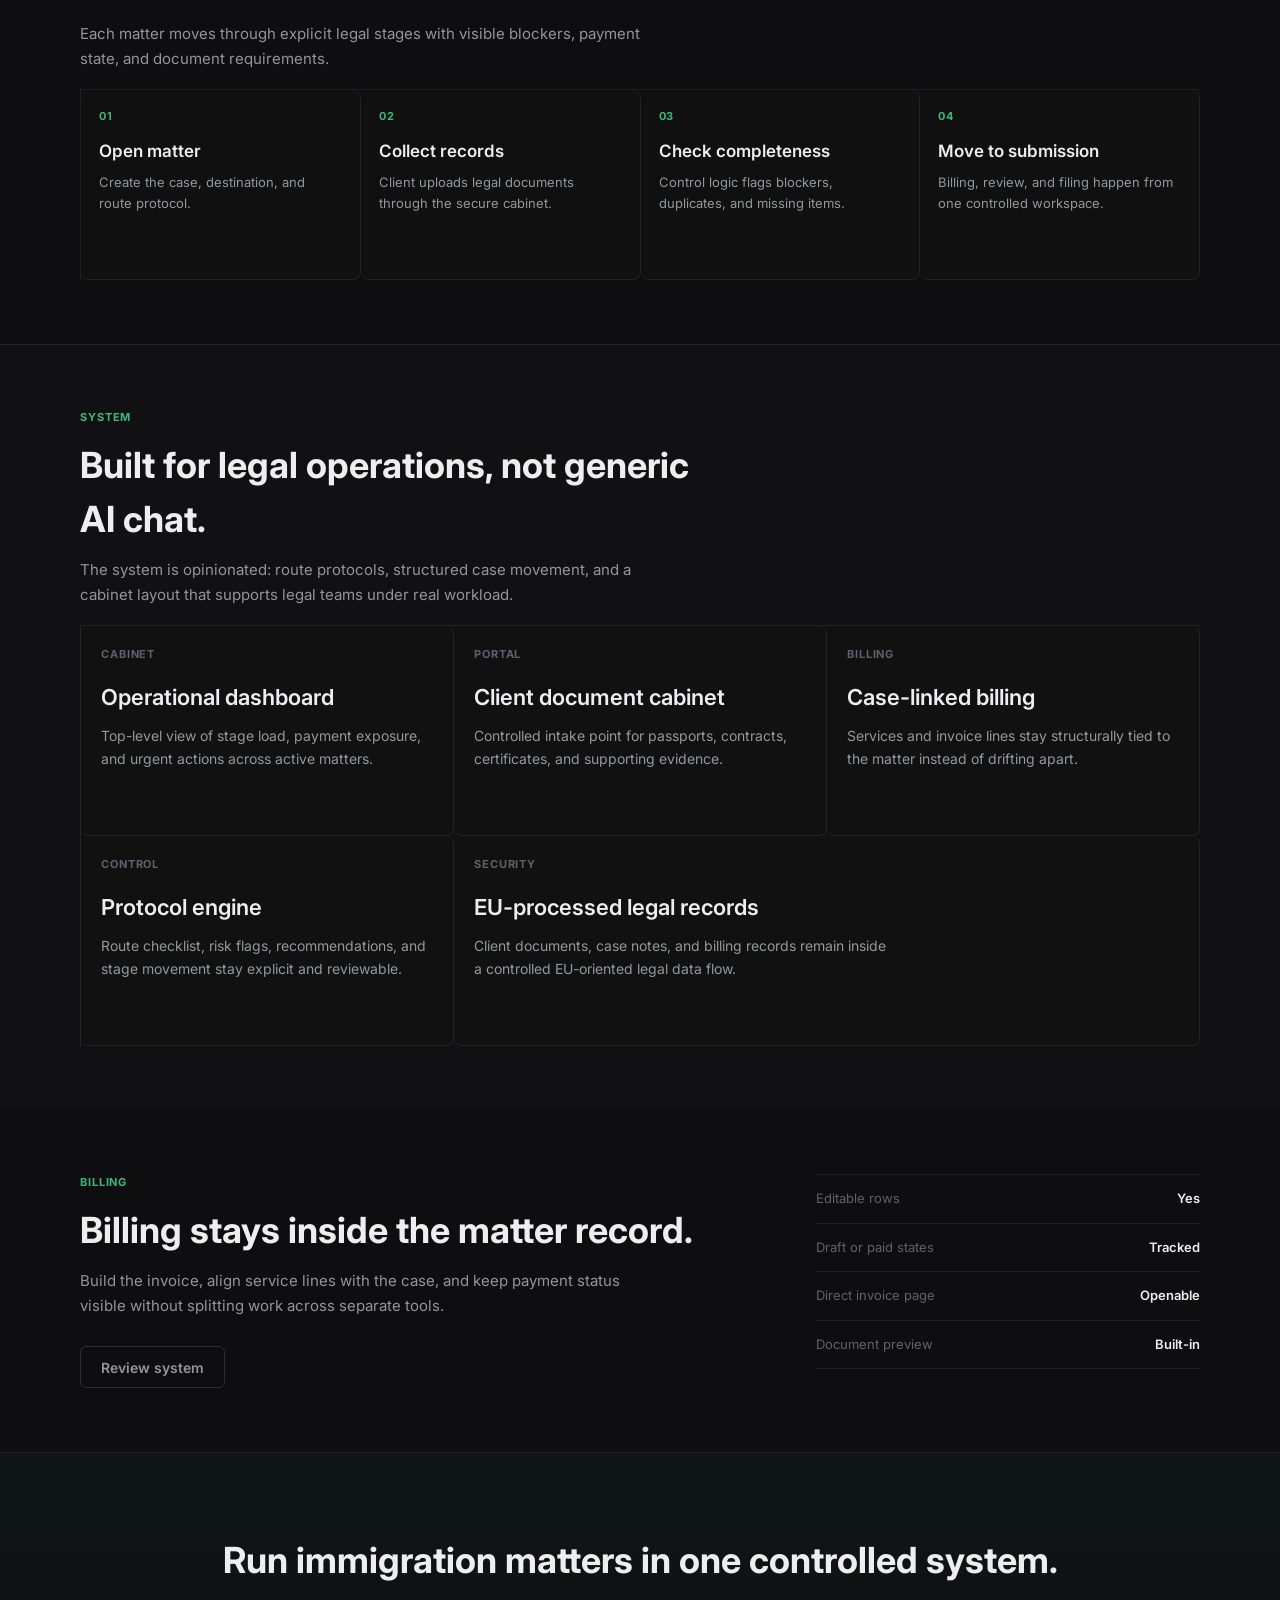
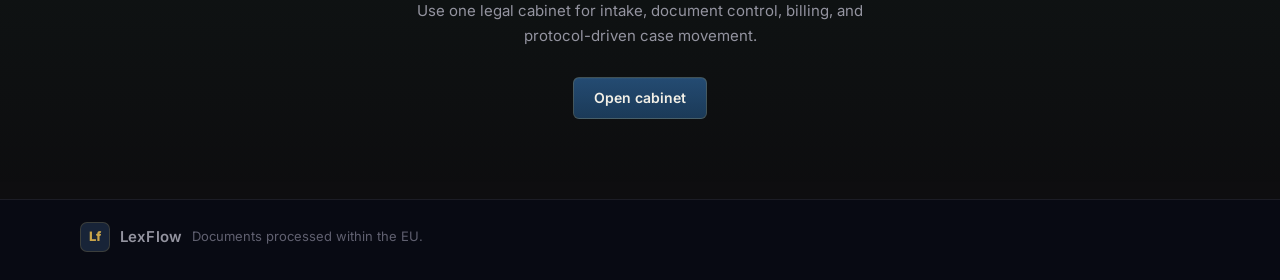
==== commit 3bedab13: "refactor: tighten landing and case workspace polish" ====
--- a/frontend/index.html
+++ b/frontend/index.html
@@ -8,7 +8,7 @@
   <link rel="preconnect" href="https://fonts.googleapis.com" />
   <link rel="preconnect" href="https://fonts.gstatic.com" crossorigin />
   <link href="https://fonts.googleapis.com/css2?family=Inter:wght@300;400;500;600;700;800&display=swap" rel="stylesheet" />
-  <link rel="stylesheet" href="./styles.css?v=19" />
+  <link rel="stylesheet" href="./styles.css?v=20" />
 </head>
 <body class="landing" data-api-base="https://lexflow-backend-y6m3.onrender.com">
 
@@ -24,7 +24,7 @@
       <a href="#billing">Billing</a>
     </nav>
     <div class="topbar-cta">
-      <a href="login.html?switch=1" class="btn btn-primary" id="landing-auth-btn">Open workspace</a>
+      <a href="login.html?switch=1" class="btn btn-primary landing-auth-link" id="landing-auth-btn">Open cabinet</a>
     </div>
   </header>
 
@@ -39,7 +39,7 @@
           <h1 class="hero-title">Operational cabinet for immigration law firms.<em>Structured. Credible. Controlled.</em></h1>
           <p class="hero-sub">LexFlow keeps case intake, protocol checks, client uploads, invoices, and document control inside one disciplined legal workspace built for daily execution.</p>
           <div class="hero-actions">
-            <a href="login.html?switch=1" class="btn btn-primary btn-lg" id="landing-hero-auth-btn">Open cabinet</a>
+            <a href="login.html?switch=1" class="btn btn-primary btn-lg landing-auth-link" id="landing-hero-auth-btn">Open cabinet</a>
             <a href="#product" class="btn btn-outline btn-lg">View workflow</a>
           </div>
           <div class="hero-trust">
@@ -154,7 +154,7 @@
             <div class="section-eyebrow">Billing</div>
             <h2 class="section-title">Billing stays inside the matter record.</h2>
             <p class="section-desc">Build the invoice, align service lines with the case, and keep payment status visible without splitting work across separate tools.</p>
-            <a href="login.html?switch=1" class="btn btn-primary btn-lg" style="margin-top:28px;display:inline-flex;">Open cabinet</a>
+            <a href="#system" class="btn btn-outline btn-lg landing-secondary-link" style="margin-top:28px;display:inline-flex;">Review system</a>
           </div>
           <div class="billing-aside">
             <div class="billing-metric"><span>Editable rows</span><strong>Yes</strong></div>
@@ -170,7 +170,7 @@
       <div class="section-inner" style="text-align:center;">
         <h2 class="section-title">Run immigration matters in one controlled system.</h2>
         <p class="section-desc" style="max-width:480px;margin:12px auto 28px;">Use one legal cabinet for intake, document control, billing, and protocol-driven case movement.</p>
-        <a href="login.html?switch=1" class="btn btn-primary btn-lg">Open cabinet</a>
+        <a href="login.html?switch=1" class="btn btn-primary btn-lg landing-auth-link" id="landing-cta-auth-btn">Open cabinet</a>
       </div>
     </section>
 
@@ -185,18 +185,15 @@
     </footer>
   </main>
 
-  <script src="./app.js?v=15"></script>
+  <script src="./app.js?v=16"></script>
   <script>
     document.addEventListener('DOMContentLoaded', async () => {
       const user = await syncSessionFromSupabase();
-      const targets = [
-        document.getElementById('landing-auth-btn'),
-        document.getElementById('landing-hero-auth-btn'),
-      ].filter(Boolean);
+      const targets = Array.from(document.querySelectorAll('.landing-auth-link'));
       if (user) {
         targets.forEach((button) => {
           button.href = 'dashboard.html';
-          button.textContent = 'Run workspace';
+          button.textContent = 'Open cabinet';
         });
       } else {
         targets.forEach((button) => {
--- a/frontend/styles.css
+++ b/frontend/styles.css
@@ -226,14 +226,18 @@
   position: relative;
   max-width: 1120px;
   margin: 0 auto;
-  padding: 88px 32px 42px;
+  min-height: calc(100vh - var(--topbar-h) - 60px);
+  padding: 92px 32px 54px;
+  display: flex;
+  align-items: center;
 }
 
 .hero-grid {
   display: grid;
   grid-template-columns: minmax(0, 1.35fr) minmax(300px, 0.8fr);
   gap: 20px;
-  align-items: end;
+  align-items: center;
+  width: 100%;
 }
 
 .hero-copy {
@@ -328,6 +332,8 @@
   overflow: hidden;
   backdrop-filter: blur(16px);
   box-shadow: 0 28px 64px rgba(0,0,0,0.28);
+  max-width: 420px;
+  margin-left: auto;
 }
 
 .hero-panel-bar {
@@ -388,6 +394,8 @@
   font-size: 18px;
   font-weight: 700;
   letter-spacing: -0.02em;
+  text-align: right;
+  max-width: 210px;
 }
 
 .hero-panel-bar-track {
@@ -411,6 +419,21 @@
   color: rgba(200, 164, 74, 0.92);
   letter-spacing: 0.08em;
   text-transform: uppercase;
+}
+
+body.landing::before {
+  background:
+    linear-gradient(180deg, rgba(17, 18, 15, 0.16) 0%, rgba(17, 18, 15, 0.72) 100%),
+    url("./assets/eu-hero-bg.png") 62% center / cover no-repeat;
+  transform: scale(1.04);
+}
+
+body.landing::after {
+  background:
+    radial-gradient(circle at 18% 24%, rgba(200, 164, 74, 0.12) 0%, rgba(200, 164, 74, 0) 28%),
+    radial-gradient(circle at 72% 22%, rgba(90, 159, 212, 0.12) 0%, rgba(90, 159, 212, 0) 28%),
+    linear-gradient(180deg, rgba(17, 18, 15, 0.52) 0%, rgba(17, 18, 15, 0.8) 46%, rgba(17, 18, 15, 0.94) 100%),
+    linear-gradient(90deg, rgba(17, 18, 15, 0.88) 0%, rgba(17, 18, 15, 0.34) 56%, rgba(17, 18, 15, 0.8) 100%);
 }
 
 .hero-metrics,
@@ -1335,21 +1358,23 @@
 .control-center-stack {
   display: flex;
   flex-direction: column;
-  gap: 14px;
+  gap: 16px;
 }
 
 .control-hero {
   display: grid;
   grid-template-columns: repeat(2, minmax(0, 1fr));
-  gap: 10px;
+  gap: 12px;
 }
 
 .control-stat {
-  padding: 12px;
-  border-radius: 14px;
+  padding: 14px 15px;
+  border-radius: 16px;
   border: 1px solid rgba(255, 255, 255, 0.08);
-  background: linear-gradient(180deg, rgba(30, 31, 38, 0.98) 0%, rgba(22, 23, 29, 0.98) 100%);
-  box-shadow: inset 0 1px 0 rgba(255, 255, 255, 0.03);
+  background:
+    radial-gradient(circle at top right, rgba(200, 164, 74, 0.06), transparent 40%),
+    linear-gradient(180deg, rgba(28, 30, 37, 0.98) 0%, rgba(20, 21, 27, 0.99) 100%);
+  box-shadow: inset 0 1px 0 rgba(255, 255, 255, 0.03), 0 16px 32px rgba(8, 10, 16, 0.24);
   position: relative;
   overflow: hidden;
 }
@@ -1384,19 +1409,21 @@
 
 .control-stat-label {
   display: block;
-  margin-bottom: 6px;
+  margin-bottom: 8px;
   font-size: 11px;
   font-weight: 700;
-  letter-spacing: 0.08em;
+  letter-spacing: 0.12em;
   text-transform: uppercase;
-  color: #8d95aa;
+  color: rgba(188, 194, 208, 0.62);
 }
 
 .control-stat-value {
   display: block;
-  font-size: 14px;
-  line-height: 1.5;
-  color: #f3f6ff;
+  font-size: 16px;
+  line-height: 1.45;
+  color: #f5f2ea;
+  font-weight: 700;
+  letter-spacing: -0.02em;
 }
 
 .control-pill-row {
@@ -1414,9 +1441,9 @@
 .control-section-title {
   font-size: 12px;
   font-weight: 700;
-  letter-spacing: 0.08em;
+  letter-spacing: 0.12em;
   text-transform: uppercase;
-  color: var(--muted);
+  color: rgba(188, 194, 208, 0.54);
 }
 
 .control-checklist,
@@ -1430,12 +1457,13 @@
 .control-feed-item {
   display: flex;
   align-items: flex-start;
-  gap: 10px;
-  padding: 12px;
-  border-radius: 14px;
+  gap: 12px;
+  padding: 14px;
+  border-radius: 16px;
   border: 1px solid rgba(255, 255, 255, 0.07);
-  background: linear-gradient(180deg, rgba(28, 29, 36, 0.98) 0%, rgba(22, 23, 29, 0.98) 100%);
-  box-shadow: inset 0 1px 0 rgba(255, 255, 255, 0.025);
+  background:
+    linear-gradient(180deg, rgba(28, 29, 36, 0.98) 0%, rgba(22, 23, 29, 0.99) 100%);
+  box-shadow: inset 0 1px 0 rgba(255, 255, 255, 0.025), 0 12px 26px rgba(8, 10, 16, 0.18);
 }
 
 .control-check-complete,
@@ -1479,15 +1507,15 @@
 
 .control-check-copy strong,
 .control-feed-copy strong {
-  font-size: 13px;
-  color: #f5f7ff;
+  font-size: 14px;
+  color: #f5f1e7;
 }
 
 .control-check-copy span,
 .control-feed-copy span {
   font-size: 12px;
   line-height: 1.55;
-  color: #98a2ba;
+  color: #9ea7bc;
 }
 
 .control-feed-compact .control-feed-item {
@@ -1501,31 +1529,65 @@
 .control-action-btn {
   margin-left: auto;
   flex-shrink: 0;
-  border-color: rgba(255,255,255,0.1);
-  background: rgba(255,255,255,0.02);
+  border-color: rgba(200,164,74,0.14);
+  background: rgba(18,24,33,0.74);
+  color: #ece6d8;
 }
 
 .control-action-btn:hover {
-  border-color: rgba(200,164,74,0.24);
-  background: rgba(200,164,74,0.06);
+  border-color: rgba(200,164,74,0.3);
+  background: rgba(200,164,74,0.08);
+}
+
+.case-detail-layout {
+  display: grid;
+  grid-template-columns: minmax(0, 1fr) 340px;
+  gap: 20px;
+  align-items: start;
+}
+
+.case-side-stack {
+  position: sticky;
+  top: 70px;
+}
+
+.case-priority-badge {
+  margin-top: 12px;
+}
+
+.case-priority-badge .badge {
+  padding: 7px 12px;
+  font-size: 11px;
+  letter-spacing: 0.08em;
+  text-transform: uppercase;
+}
+
+.services-card .card-body {
+  padding-top: 14px;
+}
+
+.service-rows {
+  display: flex;
+  flex-direction: column;
+  gap: 8px;
 }
 
 .service-row {
-  padding: 10px 12px;
-  border-radius: 14px;
+  padding: 12px;
+  border-radius: 16px;
   border: 1px solid rgba(255,255,255,0.06);
   background:
     linear-gradient(180deg, rgba(31,31,38,0.95) 0%, rgba(24,25,31,0.98) 100%);
-  margin-bottom: 8px;
-  box-shadow: inset 0 1px 0 rgba(255,255,255,0.025);
+  margin-bottom: 0;
+  box-shadow: inset 0 1px 0 rgba(255,255,255,0.025), 0 12px 24px rgba(8, 10, 16, 0.16);
 }
 
 .service-grid-head {
   display: grid;
-  grid-template-columns: minmax(0, 1fr) 82px 136px 36px;
-  gap: 10px;
-  align-items: center;
-  padding: 0 12px 8px;
+  grid-template-columns: minmax(0, 1fr) 88px 148px 40px;
+  gap: 12px;
+  align-items: center;
+  padding: 0 14px 10px;
 }
 
 .service-grid-head span {
@@ -1546,8 +1608,8 @@
 
 .service-row-main {
   display: grid;
-  grid-template-columns: minmax(0, 1fr) 82px 136px 36px;
-  gap: 10px;
+  grid-template-columns: minmax(0, 1fr) 88px 148px 40px;
+  gap: 12px;
   align-items: start;
 }
 
@@ -1583,17 +1645,17 @@
 }
 
 .service-row-meta {
-  margin-top: 8px;
+  margin-top: 10px;
   padding-left: 2px;
   font-size: 10px;
-  color: rgba(238, 238, 240, 0.42);
+  color: rgba(238, 238, 240, 0.46);
 }
 
 .service-remove-btn {
-  width: 36px;
+  width: 40px;
   height: 38px;
   border: none;
-  border-radius: 10px;
+  border-radius: 12px;
   background: rgba(196, 100, 90, 0.1);
   color: var(--red);
   cursor: pointer;
@@ -1607,6 +1669,28 @@
 .service-remove-btn:hover {
   background: rgba(196, 100, 90, 0.16);
   transform: translateY(-1px);
+}
+
+.service-subtotal-row {
+  display: flex;
+  justify-content: flex-end;
+  gap: 24px;
+  padding: 12px 4px 4px;
+  border-top: 1px solid rgba(255,255,255,0.07);
+  margin-top: 12px;
+}
+
+.service-subtotal-row span:first-child {
+  font-size: 12px;
+  color: var(--muted);
+}
+
+.service-subtotal-row span:last-child {
+  min-width: 96px;
+  text-align: right;
+  font-size: 13px;
+  font-weight: 700;
+  color: #f4efe4;
 }
 
 .portal-invite-shell {
@@ -2486,10 +2570,16 @@
 .kanban-column {
   background: linear-gradient(180deg, rgba(21,22,25,0.96) 0%, rgba(16,17,19,0.98) 100%);
   border: 1px solid rgba(255,255,255,0.07);
-  border-radius: var(--radius);
+  border-radius: 14px;
   padding: 14px;
   min-height: 300px;
-  transition: border-color 150ms;
+  transition: border-color 150ms, box-shadow 150ms, transform 150ms;
+  box-shadow: inset 0 1px 0 rgba(255,255,255,0.02), 0 18px 38px rgba(8, 10, 16, 0.18);
+}
+
+.kanban-column:hover {
+  border-color: rgba(200,164,74,0.14);
+  transform: translateY(-1px);
 }
 
 .kanban-column-body {
@@ -2519,15 +2609,16 @@
   font-weight: 600;
   text-transform: uppercase;
   letter-spacing: 0.07em;
-  color: var(--muted);
+  color: rgba(188, 194, 208, 0.58);
 }
 
 .kanban-count {
-  background: rgba(255, 255, 255, 0.05);
+  background: rgba(17, 22, 31, 0.7);
   border: 1px solid rgba(255, 255, 255, 0.08);
-  padding: 2px 8px;
+  padding: 3px 9px;
   border-radius: 999px;
   font-size: 11px;
+  color: #ede7d9;
 }
 
 .kanban-card {
@@ -2589,9 +2680,10 @@
 
 .kanban-priority-lane {
   border: 1px solid rgba(255, 255, 255, 0.06);
-  border-radius: var(--radius-sm);
+  border-radius: 12px;
   background: rgba(255, 255, 255, 0.015);
   padding: 10px;
+  box-shadow: inset 0 1px 0 rgba(255,255,255,0.02);
 }
 
 .kanban-priority-lane.priority-high {
@@ -2618,7 +2710,7 @@
   font-weight: 700;
   letter-spacing: 0.08em;
   text-transform: uppercase;
-  color: var(--muted);
+  color: rgba(188, 194, 208, 0.56);
 }
 
 .kanban-priority-lane-body {
@@ -3206,7 +3298,7 @@
 @media (max-width: 768px) {
   .topnav { display: none; }
   .topbar { padding: 0 16px; }
-  .hero-section { padding: 76px 16px 42px; }
+  .hero-section { min-height: auto; padding: 76px 16px 42px; }
   .hero-title { font-size: 40px; }
   .hero-sub { font-size: 15px; }
   body.landing .section { padding: 22px 16px; }
@@ -3216,6 +3308,14 @@
   .system-grid,
   .stats-row,
   .form-row { grid-template-columns: 1fr; }
+  .hero-panel {
+    max-width: none;
+    width: 100%;
+  }
+  .hero-panel-row strong {
+    text-align: left;
+    max-width: none;
+  }
   .system-card-wide { grid-column: span 1; }
   body.dashboard {
     display: block;
@@ -3540,6 +3640,11 @@
   .case-detail-layout {
     grid-template-columns: 1fr !important;
     gap: 16px !important;
+  }
+
+  .case-side-stack {
+    position: static;
+    top: auto;
   }
 
   .control-hero {
